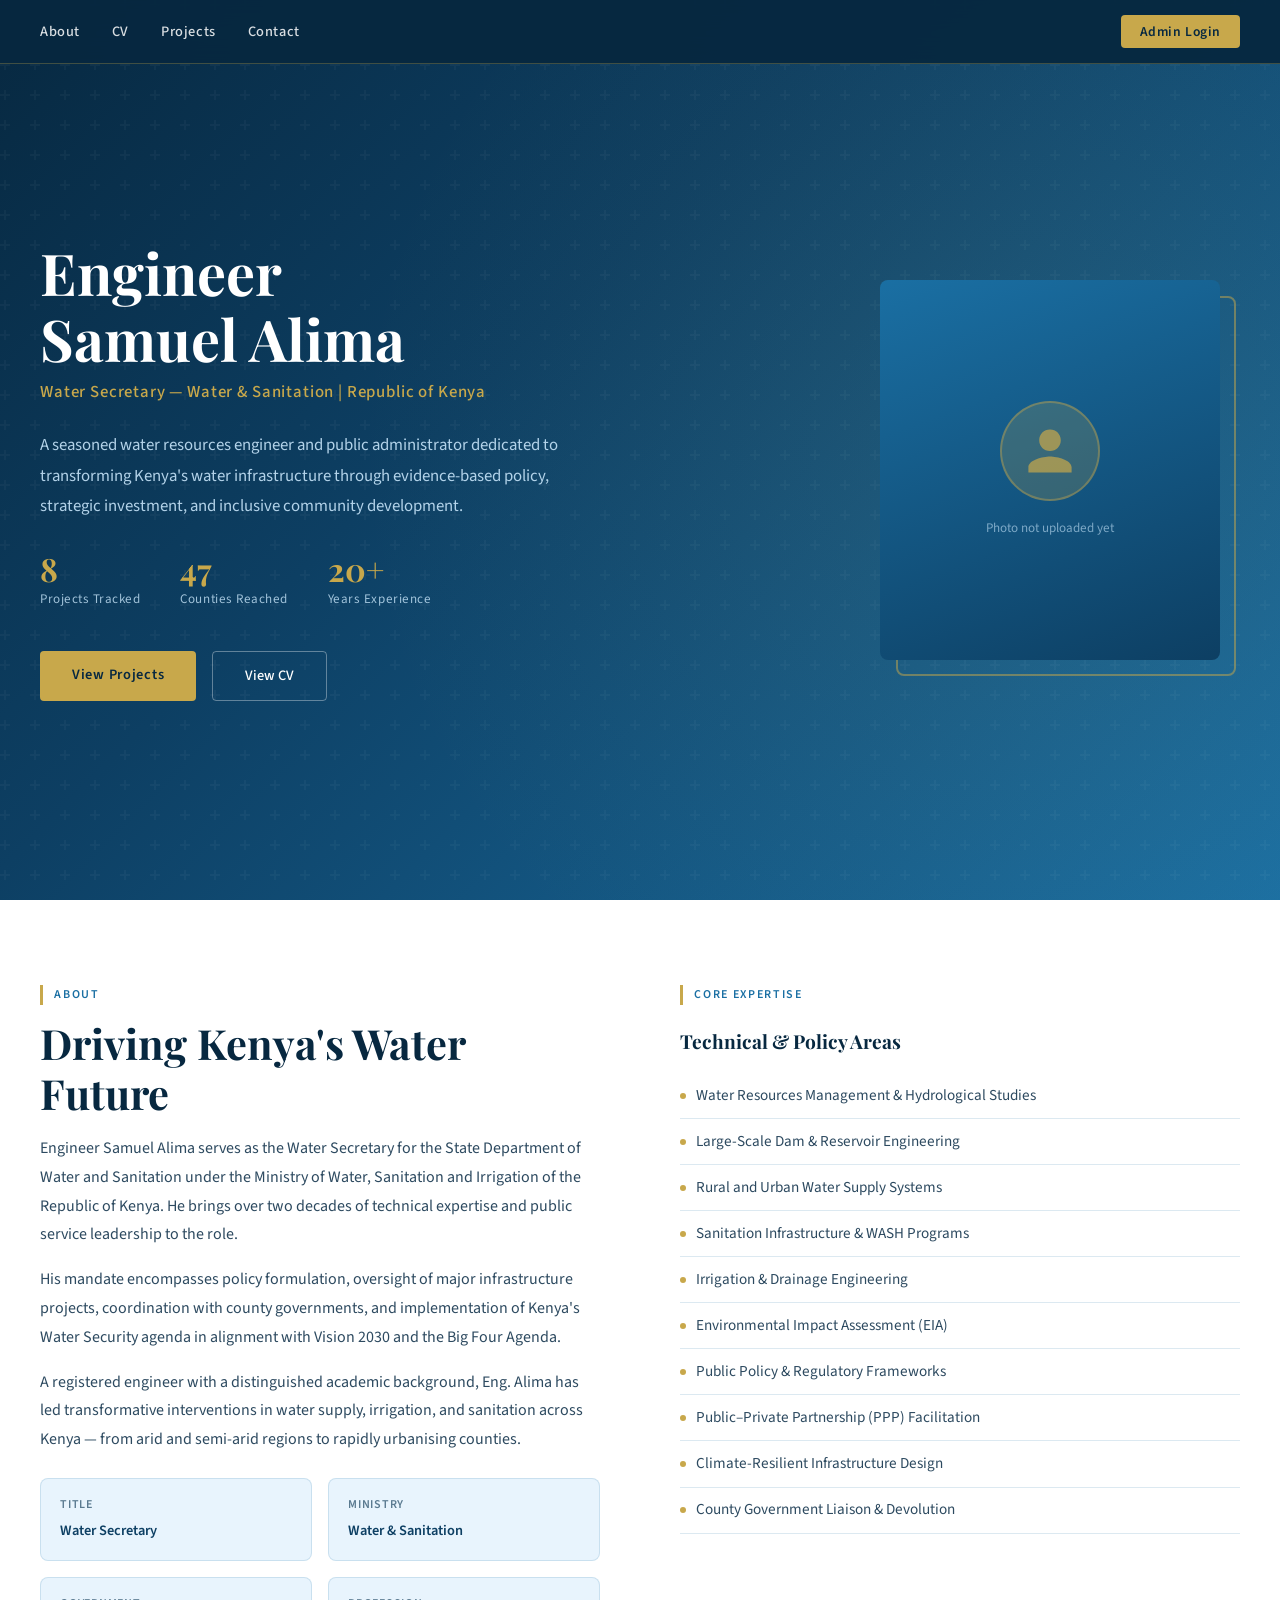
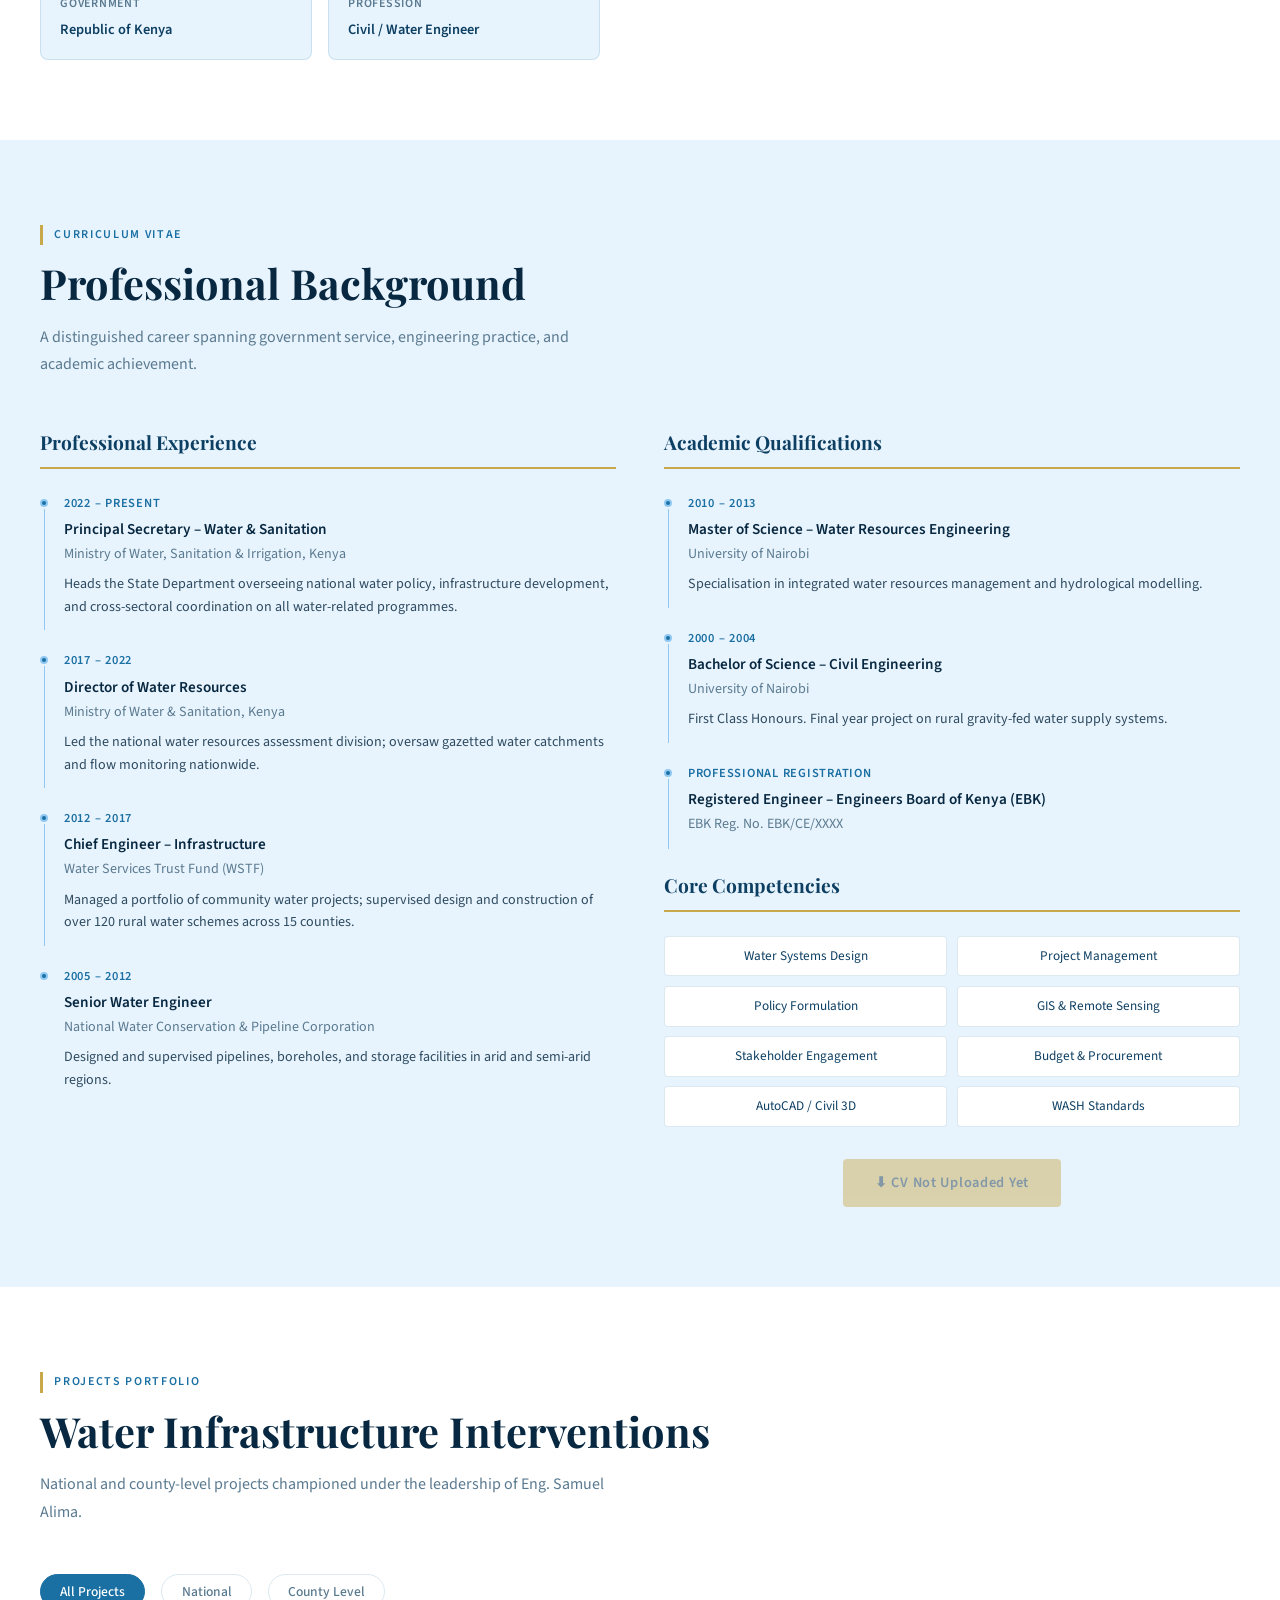
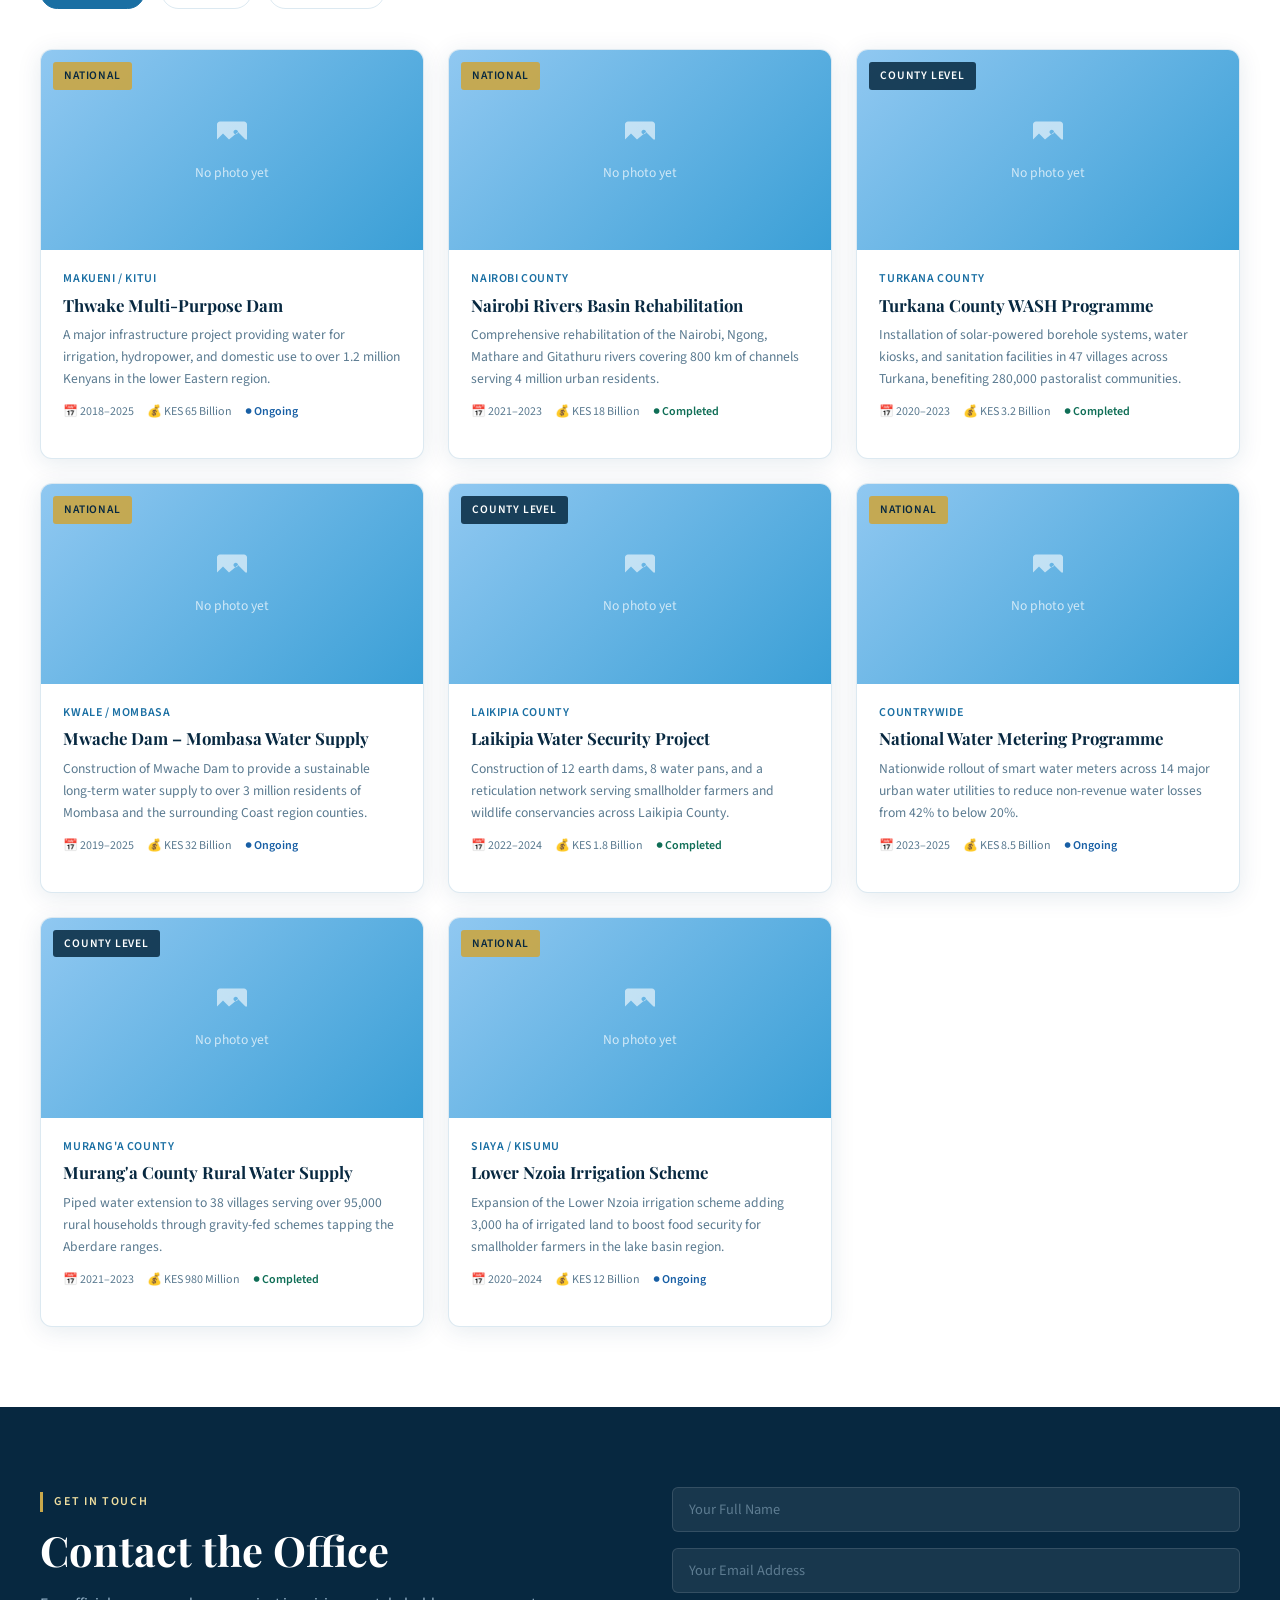
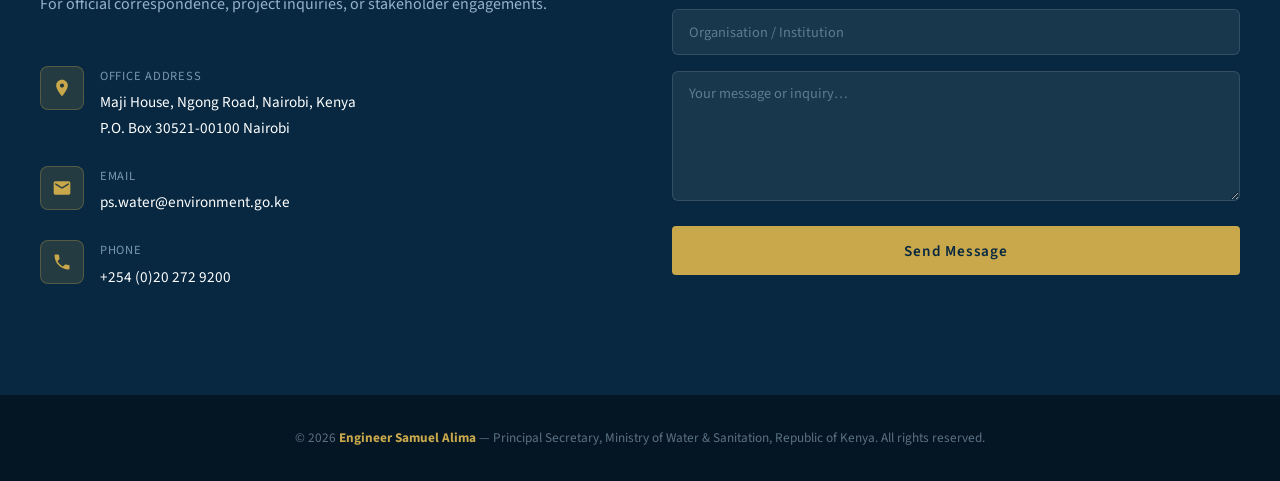
==== index.html @ 5609f91b "Update index.html" ====
<!DOCTYPE html>
<html lang="en">
<head>
  <meta charset="UTF-8">
  <meta name="viewport" content="width=device-width, initial-scale=1.0">
   <title>Eng. Samuel Alima – Water Secretary, Ministry of Water</title>
  <meta name="description" content="Official portfolio of Engineer Samuel Alima, Water Secretary for Water and Sanitation, Republic of Kenya.">
  <link rel="stylesheet" href="css/styles.css">
  <style>
    .card-admin-btns{display:flex;gap:.6rem;margin-top:.8rem;}
    .card-edit-btn{background:none;border:1px solid var(--blue-400);border-radius:4px;padding:.3rem .8rem;color:var(--blue-600);font-size:.78rem;cursor:pointer;transition:.2s;font-family:'Source Sans 3',sans-serif;}
    .card-edit-btn:hover{background:var(--blue-50);}
    .card-delete-btn{background:none;border:1px solid #f09595;border-radius:4px;padding:.3rem .8rem;color:#a32d2d;font-size:.78rem;cursor:pointer;transition:.2s;font-family:'Source Sans 3',sans-serif;}
    .card-delete-btn:hover{background:#fcebeb;}
    .project-list-item{display:flex;align-items:center;gap:.8rem;padding:.7rem;border:1px solid var(--border);border-radius:8px;margin-bottom:.5rem;background:var(--blue-50);}
    .pli-thumb{width:44px;height:36px;border-radius:4px;overflow:hidden;background:var(--blue-200);display:flex;align-items:center;justify-content:center;flex-shrink:0;font-size:1.1rem;}
    .pli-thumb img{width:100%;height:100%;object-fit:cover;}
    .pli-name{flex:1;font-size:.88rem;font-weight:500;color:var(--blue-800);}
    .pli-badge{font-size:.7rem;padding:.2rem .55rem;border-radius:3px;font-weight:600;text-transform:uppercase;letter-spacing:.05em;flex-shrink:0;}
    .pli-badge.national{background:var(--gold-lt);color:var(--blue-900);}
    .pli-badge.county{background:var(--blue-100);color:var(--blue-800);}
    .pli-edit-btn{background:none;border:1px solid var(--blue-400);border-radius:4px;padding:.28rem .65rem;color:var(--blue-600);font-size:.75rem;cursor:pointer;white-space:nowrap;}
    .pli-del-btn{background:none;border:1px solid #f09595;border-radius:4px;padding:.28rem .65rem;color:#a32d2d;font-size:.78rem;cursor:pointer;}
    .pli-del-btn:hover{background:#fcebeb;}
    #edit-modal-overlay{display:none;position:fixed;inset:0;z-index:10000;background:rgba(0,0,0,.75);overflow-y:auto;}
    #edit-modal-overlay.open{display:block;}
    .edit-modal{background:#fff;max-width:680px;margin:2.5rem auto;border-radius:14px;overflow:hidden;box-shadow:0 24px 80px rgba(0,0,0,.45);}
    .edit-modal-header{background:var(--blue-800);padding:1.3rem 1.8rem;display:flex;align-items:center;justify-content:space-between;}
    .edit-modal-header h3{font-family:'Playfair Display',serif;color:var(--gold);font-size:1.15rem;}
    .modal-close{background:none;border:none;color:rgba(255,255,255,.6);font-size:1.4rem;cursor:pointer;}
    .modal-close:hover{color:#fff;}
    .edit-modal-body{padding:1.8rem;}
    .existing-imgs-label{font-size:.8rem;font-weight:600;color:var(--txt-mid);text-transform:uppercase;letter-spacing:.05em;margin-bottom:.5rem;display:block;}
    #edit-existing-imgs{display:flex;gap:.5rem;flex-wrap:wrap;margin-bottom:1rem;min-height:40px;}
    .admin-tabs{display:flex;border-bottom:1px solid var(--border);margin-bottom:1.5rem;overflow-x:auto;}
    .admin-tab{background:none;border:none;padding:.6rem 1rem;font-family:'Source Sans 3',sans-serif;font-size:.82rem;color:var(--txt-mute);cursor:pointer;border-bottom:2px solid transparent;margin-bottom:-1px;transition:.2s;white-space:nowrap;}
    .admin-tab.active{color:var(--blue-600);border-bottom-color:var(--blue-600);font-weight:600;}
    .admin-pane{display:none;}
    .admin-pane.active{display:block;}
    .cv-current-wrap{display:none;align-items:center;gap:1rem;background:var(--blue-50);border:1px solid var(--border);border-radius:8px;padding:.9rem 1.1rem;margin-bottom:1rem;}
    .cv-icon{font-size:1.6rem;}
    .cv-name{font-size:.88rem;font-weight:600;color:var(--blue-800);}
    .cv-hint{font-size:.75rem;color:var(--txt-mute);}
    .cv-info{flex:1;}
    .cv-del-btn{background:none;border:1px solid #f09595;border-radius:4px;padding:.3rem .7rem;color:#a32d2d;font-size:.78rem;cursor:pointer;}
    .cv-del-btn:hover{background:#fcebeb;}
    .feedback-ok{color:#0f6e56;font-weight:600;font-size:.88rem;text-align:center;display:block;margin-top:.6rem;}
    .feedback-err{color:#a32d2d;font-weight:600;font-size:.88rem;text-align:center;display:block;margin-top:.6rem;}
    .admin-header-right{display:flex;gap:.8rem;align-items:center;}
    .logout-btn{background:rgba(255,255,255,.1);border:1px solid rgba(255,255,255,.2);color:rgba(255,255,255,.8);padding:.3rem .8rem;border-radius:4px;font-size:.8rem;cursor:pointer;font-family:'Source Sans 3',sans-serif;}
    .logout-btn:hover{background:rgba(255,255,255,.2);}
    .no-projects{grid-column:1/-1;text-align:center;padding:4rem;color:var(--txt-mute);}
    .status-done{color:#0f6e56!important;font-weight:600;}
    .status-active{color:#185fa5!important;font-weight:600;}
    .status-plan{color:#854f0b!important;font-weight:600;}
  </style>
</head>
<body>

<nav>
  <ul class="nav-links">
    <li><a href="#about">About</a></li>
    <li><a href="#cv">CV</a></li>
    <li><a href="#projects">Projects</a></li>
    <li><a href="#contact">Contact</a></li>
  </ul>
  <button id="nav-admin-btn">Admin Login</button>
</nav>

<section id="hero">
  <div class="hero-content">
    <div class="hero-text">
      <h1>Engineer<br>Samuel Alima</h1>
      <div class="title-role">Water Secretary — Water &amp; Sanitation | Republic of Kenya</div>
      <p class="bio">A seasoned water resources engineer and public administrator dedicated to transforming Kenya's water infrastructure through evidence-based policy, strategic investment, and inclusive community development.</p>
      <div class="hero-stats">
        <div class="stat-item"><div class="num" id="stat-projects">0</div><div class="lbl">Projects Tracked</div></div>
        <div class="stat-item"><div class="num">47</div><div class="lbl">Counties Reached</div></div>
        <div class="stat-item"><div class="num">20+</div><div class="lbl">Years Experience</div></div>
      </div>
      <div class="hero-ctas">
        <a href="#projects" class="btn-primary">View Projects</a>
        <a href="#cv" class="btn-outline">View CV</a>
      </div>
    </div>
    <div class="hero-photo-wrap">
      <div class="hero-photo-frame">
        <div class="photo-inner">
          <div class="photo-placeholder" id="photo-placeholder">
            <div class="avatar-icon">
              <svg viewBox="0 0 24 24"><path d="M12 12c2.7 0 4.8-2.1 4.8-4.8S14.7 2.4 12 2.4 7.2 4.5 7.2 7.2 9.3 12 12 12zm0 2.4c-3.2 0-9.6 1.6-9.6 4.8v2.4h19.2v-2.4c0-3.2-6.4-4.8-9.6-4.8z"/></svg>
            </div>
            <p>Photo not uploaded yet</p>
          </div>
          <img id="hero-photo-img" src="" alt="Eng. Samuel Alima" style="display:none;width:100%;height:100%;object-fit:cover;">
        </div>
      </div>
    </div>
  </div>
</section>

<section id="about">
  <div class="section-inner">
    <div class="about-grid">
      <div class="about-info">
        <span class="section-tag">About</span>
        <h2 class="section-title">Driving Kenya's Water Future</h2>
        <p>Engineer Samuel Alima serves as the Water Secretary for the State Department of Water and Sanitation under the Ministry of Water, Sanitation and Irrigation of the Republic of Kenya. He brings over two decades of technical expertise and public service leadership to the role.</p>
        <p>His mandate encompasses policy formulation, oversight of major infrastructure projects, coordination with county governments, and implementation of Kenya's Water Security agenda in alignment with Vision 2030 and the Big Four Agenda.</p>
        <p>A registered engineer with a distinguished academic background, Eng. Alima has led transformative interventions in water supply, irrigation, and sanitation across Kenya — from arid and semi-arid regions to rapidly urbanising counties.</p>
        <div class="about-details">
          <div class="detail-card"><div class="label">Title</div><div class="value">Water Secretary</div></div>
          <div class="detail-card"><div class="label">Ministry</div><div class="value">Water &amp; Sanitation</div></div>
          <div class="detail-card"><div class="label">Government</div><div class="value">Republic of Kenya</div></div>
          <div class="detail-card"><div class="label">Profession</div><div class="value">Civil / Water Engineer</div></div>
        </div>
      </div>
      <div class="about-sidebar">
        <span class="section-tag">Core Expertise</span>
        <h3 style="font-family:'Playfair Display',serif;font-size:1.2rem;color:var(--blue-900);margin-bottom:1rem;margin-top:.4rem;">Technical &amp; Policy Areas</h3>
        <ul class="expertise-list">
          <li>Water Resources Management &amp; Hydrological Studies</li>
          <li>Large-Scale Dam &amp; Reservoir Engineering</li>
          <li>Rural and Urban Water Supply Systems</li>
          <li>Sanitation Infrastructure &amp; WASH Programs</li>
          <li>Irrigation &amp; Drainage Engineering</li>
          <li>Environmental Impact Assessment (EIA)</li>
          <li>Public Policy &amp; Regulatory Frameworks</li>
          <li>Public–Private Partnership (PPP) Facilitation</li>
          <li>Climate-Resilient Infrastructure Design</li>
          <li>County Government Liaison &amp; Devolution</li>
        </ul>
      </div>
    </div>
  </div>
</section>

<section id="cv">
  <div class="section-inner">
    <span class="section-tag">Curriculum Vitae</span>
    <h2 class="section-title">Professional Background</h2>
    <p class="section-subtitle">A distinguished career spanning government service, engineering practice, and academic achievement.</p>
    <div class="cv-layout">
      <div class="cv-column">
        <h3>Professional Experience</h3>
        <div class="timeline-item">
          <div class="period">2022 – Present</div>
          <div class="role">Principal Secretary – Water &amp; Sanitation</div>
          <div class="org">Ministry of Water, Sanitation &amp; Irrigation, Kenya</div>
          <div class="desc">Heads the State Department overseeing national water policy, infrastructure development, and cross-sectoral coordination on all water-related programmes.</div>
        </div>
        <div class="timeline-item">
          <div class="period">2017 – 2022</div>
          <div class="role">Director of Water Resources</div>
          <div class="org">Ministry of Water &amp; Sanitation, Kenya</div>
          <div class="desc">Led the national water resources assessment division; oversaw gazetted water catchments and flow monitoring nationwide.</div>
        </div>
        <div class="timeline-item">
          <div class="period">2012 – 2017</div>
          <div class="role">Chief Engineer – Infrastructure</div>
          <div class="org">Water Services Trust Fund (WSTF)</div>
          <div class="desc">Managed a portfolio of community water projects; supervised design and construction of over 120 rural water schemes across 15 counties.</div>
        </div>
        <div class="timeline-item">
          <div class="period">2005 – 2012</div>
          <div class="role">Senior Water Engineer</div>
          <div class="org">National Water Conservation &amp; Pipeline Corporation</div>
          <div class="desc">Designed and supervised pipelines, boreholes, and storage facilities in arid and semi-arid regions.</div>
        </div>
      </div>
      <div class="cv-column">
        <h3>Academic Qualifications</h3>
        <div class="timeline-item">
          <div class="period">2010 – 2013</div>
          <div class="role">Master of Science – Water Resources Engineering</div>
          <div class="org">University of Nairobi</div>
          <div class="desc">Specialisation in integrated water resources management and hydrological modelling.</div>
        </div>
        <div class="timeline-item">
          <div class="period">2000 – 2004</div>
          <div class="role">Bachelor of Science – Civil Engineering</div>
          <div class="org">University of Nairobi</div>
          <div class="desc">First Class Honours. Final year project on rural gravity-fed water supply systems.</div>
        </div>
        <div class="timeline-item">
          <div class="period">Professional Registration</div>
          <div class="role">Registered Engineer – Engineers Board of Kenya (EBK)</div>
          <div class="org">EBK Reg. No. EBK/CE/XXXX</div>
        </div>
        <h3 style="margin-top:2rem;">Core Competencies</h3>
        <div class="skills-grid">
          <div class="skill-tag">Water Systems Design</div><div class="skill-tag">Project Management</div>
          <div class="skill-tag">Policy Formulation</div><div class="skill-tag">GIS &amp; Remote Sensing</div>
          <div class="skill-tag">Stakeholder Engagement</div><div class="skill-tag">Budget &amp; Procurement</div>
          <div class="skill-tag">AutoCAD / Civil 3D</div><div class="skill-tag">WASH Standards</div>
        </div>
        <div class="cv-download">
          <a id="cv-download-btn" href="#" class="btn-primary" style="opacity:.45;pointer-events:none;display:inline-block;">
            ⬇ CV Not Uploaded Yet
          </a>
        </div>
      </div>
    </div>
  </div>
</section>

<section id="projects">
  <div class="section-inner">
    <span class="section-tag">Projects Portfolio</span>
    <h2 class="section-title">Water Infrastructure Interventions</h2>
    <p class="section-subtitle">National and county-level projects championed under the leadership of Eng. Samuel Alima.</p>
    <div class="projects-controls">
      <button class="filter-btn active" onclick="filterProjects('all',this)">All Projects</button>
      <button class="filter-btn" onclick="filterProjects('national',this)">National</button>
      <button class="filter-btn" onclick="filterProjects('county',this)">County Level</button>
    </div>
    <div id="projects-grid"><p style="color:var(--txt-mute);padding:2rem;text-align:center;">Loading projects…</p></div>
  </div>
</section>

<section id="contact">
  <div class="section-inner">
    <div class="contact-grid">
      <div>
        <span class="section-tag">Get in Touch</span>
        <h2 class="section-title">Contact the Office</h2>
        <p class="section-subtitle">For official correspondence, project inquiries, or stakeholder engagements.</p>
        <div class="contact-item">
          <div class="contact-icon"><svg viewBox="0 0 24 24"><path d="M12 2C8.13 2 5 5.13 5 9c0 5.25 7 13 7 13s7-7.75 7-13c0-3.87-3.13-7-7-7zm0 9.5c-1.38 0-2.5-1.12-2.5-2.5s1.12-2.5 2.5-2.5 2.5 1.12 2.5 2.5-1.12 2.5-2.5 2.5z"/></svg></div>
          <div><div class="lbl">Office Address</div><div class="val">Maji House, Ngong Road, Nairobi, Kenya<br>P.O. Box 30521-00100 Nairobi</div></div>
        </div>
        <div class="contact-item">
          <div class="contact-icon"><svg viewBox="0 0 24 24"><path d="M20 4H4c-1.1 0-2 .9-2 2v12c0 1.1.9 2 2 2h16c1.1 0 2-.9 2-2V6c0-1.1-.9-2-2-2zm0 4l-8 5-8-5V6l8 5 8-5v2z"/></svg></div>
          <div><div class="lbl">Email</div><div class="val">ps.water@environment.go.ke</div></div>
        </div>
        <div class="contact-item">
          <div class="contact-icon"><svg viewBox="0 0 24 24"><path d="M6.62 10.79c1.44 2.83 3.76 5.14 6.59 6.59l2.2-2.2c.27-.27.67-.36 1.02-.24 1.12.37 2.33.57 3.57.57.55 0 1 .45 1 1V20c0 .55-.45 1-1 1-9.39 0-17-7.61-17-17 0-.55.45-1 1-1h3.5c.55 0 1 .45 1 1 0 1.25.2 2.45.57 3.57.11.35.03.74-.25 1.02l-2.2 2.2z"/></svg></div>
          <div><div class="lbl">Phone</div><div class="val">+254 (0)20 272 9200</div></div>
        </div>
      </div>
      <div>
        <input type="text"  id="contact-name"  placeholder="Your Full Name">
        <input type="email" id="contact-email" placeholder="Your Email Address">
        <input type="text"  id="contact-org"   placeholder="Organisation / Institution">
        <textarea id="contact-msg" placeholder="Your message or inquiry…"></textarea>
        <button class="btn-primary" onclick="submitContact()">Send Message</button>
      </div>
    </div>
  </div>
</section>

<footer>
  <p>&copy; <span id="footer-year"></span> <strong>Engineer Samuel Alima</strong> — Principal Secretary, Ministry of Water &amp; Sanitation, Republic of Kenya. All rights reserved.</p>
</footer>

<!-- LOGIN -->
<div id="login-overlay">
  <div class="login-box">
    <h3>Admin Access</h3>
    <p>Enter the admin password to manage projects and content.</p>
    <input type="password" id="login-password" placeholder="Password" autocomplete="current-password">
    <div id="login-err" style="display:none;color:#a32d2d;font-size:.82rem;margin-bottom:.8rem;"></div>
    <button class="login-btn" id="login-btn" onclick="doLogin()">Log In</button>
    <button class="login-cancel" onclick="closeLogin()">Cancel</button>
  </div>
</div>

<!-- ADMIN PANEL -->
<div id="admin-overlay">
  <div class="admin-panel">
    <div class="admin-header">
      <h2>⚙ Admin Panel</h2>
      <div class="admin-header-right">
        <button class="logout-btn" onclick="doLogout()">Log Out</button>
        <button class="admin-close" onclick="closeAdmin()">✕</button>
      </div>
    </div>
    <div class="admin-body">
      <div class="admin-tabs">
        <button class="admin-tab active" data-tab="add-project"     onclick="switchTab('add-project')">➕ Add Project</button>
        <button class="admin-tab"        data-tab="manage-projects" onclick="switchTab('manage-projects')">📋 Manage</button>
        <button class="admin-tab"        data-tab="upload-cv"       onclick="switchTab('upload-cv')">📄 CV</button>
        <button class="admin-tab"        data-tab="upload-photo"    onclick="switchTab('upload-photo')">📷 Photo</button>
      </div>

      <!-- ADD PROJECT -->
      <div class="admin-pane active" id="pane-add-project">
        <div class="form-row">
          <div class="form-group"><label>Project Name *</label><input type="text" id="proj-name" placeholder="e.g. Thwake Dam Project"></div>
          <div class="form-group"><label>Level *</label><select id="proj-level"><option value="national">National</option><option value="county">County Level</option></select></div>
        </div>
        <div class="form-row">
          <div class="form-group"><label>County / Region</label><input type="text" id="proj-county" placeholder="e.g. Makueni / Countrywide"></div>
          <div class="form-group"><label>Year</label><input type="text" id="proj-year" placeholder="e.g. 2023–2025"></div>
        </div>
        <div class="form-group"><label>Description *</label><textarea id="proj-desc" placeholder="Describe the project scope, beneficiaries, and impact…"></textarea></div>
        <div class="form-row">
          <div class="form-group"><label>Budget (KES)</label><input type="text" id="proj-budget" placeholder="e.g. KES 2.4 Billion"></div>
          <div class="form-group"><label>Status</label><select id="proj-status"><option value="Completed">Completed</option><option value="Ongoing">Ongoing</option><option value="Planning">Planning</option></select></div>
        </div>
        <div class="form-group">
          <label>Project Photos <span style="color:var(--txt-mute);font-weight:400;font-size:.8rem;">(optional — can be added later via Edit)</span></label>
          <div class="img-upload-area" onclick="document.getElementById('proj-imgs').click()">
            <input type="file" id="proj-imgs" accept="image/*" multiple onchange="previewProjectImages(event)" style="display:none;">
            <p>📷 Click to upload project photos</p>
          </div>
          <div class="img-preview-list" id="proj-img-previews"></div>
        </div>
        <button class="admin-save-btn" id="add-proj-btn" onclick="addProject()">✚ Add Project to Portfolio</button>
        <div id="proj-feedback" style="display:none;margin-top:.8rem;"></div>
      </div>

      <!-- MANAGE PROJECTS -->
      <div class="admin-pane" id="pane-manage-projects">
        <p style="font-size:.85rem;color:var(--txt-mute);margin-bottom:1rem;">Click <strong>✏ Edit</strong> to update details, status, or add/remove photos for any project.</p>
        <div id="project-manage-list"></div>
        <p id="no-proj-msg" style="color:var(--txt-mute);text-align:center;padding:2rem;display:none;">No projects yet. Use the Add Project tab.</p>
      </div>

      <!-- CV UPLOAD -->
      <div class="admin-pane" id="pane-upload-cv">
        <p style="color:var(--txt-mid);margin-bottom:1rem;font-size:.9rem;">Upload Eng. Alima's CV as a PDF. Visitors will see a <strong>Download Full CV</strong> button activated in the CV section.</p>
        <div class="cv-current-wrap" id="cv-current-wrap">
          <div class="cv-icon">📄</div>
          <div class="cv-info">
            <div class="cv-name" id="cv-filename">CV File</div>
            <div class="cv-hint">Currently active — visitors can download this</div>
          </div>
          <button class="cv-del-btn" onclick="deleteCV()">🗑 Remove</button>
        </div>
        <div class="img-upload-area" onclick="document.getElementById('cv-upload-input').click()" style="border-color:var(--blue-200);">
          <input type="file" id="cv-upload-input" accept="application/pdf" onchange="uploadCV(event)" style="display:none;">
          <p>📄 Click to upload CV (PDF only, max 10 MB)</p>
        </div>
        <div id="cv-upload-feedback" style="display:none;margin-top:.8rem;text-align:center;font-size:.9rem;font-weight:600;"></div>
      </div>

      <!-- PROFILE PHOTO -->
      <div class="admin-pane" id="pane-upload-photo">
        <p style="color:var(--txt-mid);margin-bottom:1.2rem;font-size:.9rem;">Upload an official portrait to display in the homepage hero section.</p>
        <div class="img-upload-area" onclick="document.getElementById('hero-photo-upload').click()">
          <input type="file" id="hero-photo-upload" accept="image/*" onchange="uploadProfilePhoto(event)" style="display:none;">
          <p>📷 Click to select a portrait photo (JPG / PNG / WEBP)</p>
        </div>
        <div id="hero-photo-preview-wrap" style="margin-top:1rem;text-align:center;display:none;">
          <img id="hero-photo-preview" src="" alt="Preview" style="max-width:180px;border-radius:8px;border:2px solid var(--border);">
          <p style="color:#0f6e56;font-size:.85rem;margin-top:.5rem;font-weight:600;">✓ Photo is live on the homepage</p>
        </div>
        <div id="photo-upload-feedback" style="display:none;margin-top:.8rem;text-align:center;font-size:.9rem;font-weight:600;"></div>
      </div>
    </div>
  </div>
</div>

<!-- EDIT PROJECT MODAL -->
<div id="edit-modal-overlay">
  <div class="edit-modal">
    <div class="edit-modal-header">
      <h3>✏ Edit Project</h3>
      <button class="modal-close" onclick="closeEditModal()">✕</button>
    </div>
    <div class="edit-modal-body">
      <div class="form-row">
        <div class="form-group"><label>Project Name *</label><input type="text" id="edit-proj-name"></div>
        <div class="form-group"><label>Level *</label><select id="edit-proj-level"><option value="national">National</option><option value="county">County Level</option></select></div>
      </div>
      <div class="form-row">
        <div class="form-group"><label>County / Region</label><input type="text" id="edit-proj-county"></div>
        <div class="form-group"><label>Year</label><input type="text" id="edit-proj-year"></div>
      </div>
      <div class="form-group"><label>Description *</label><textarea id="edit-proj-desc"></textarea></div>
      <div class="form-row">
        <div class="form-group"><label>Budget (KES)</label><input type="text" id="edit-proj-budget"></div>
        <div class="form-group"><label>Status</label><select id="edit-proj-status"><option value="Completed">Completed</option><option value="Ongoing">Ongoing</option><option value="Planning">Planning</option></select></div>
      </div>
      <div class="form-group">
        <span class="existing-imgs-label">Current Photos <span style="color:var(--txt-mute);font-weight:400;">(click ✕ to remove individual photos)</span></span>
        <div id="edit-existing-imgs"></div>
      </div>
      <div class="form-group">
        <label>Add New Photos <span style="color:var(--txt-mute);font-weight:400;font-size:.8rem;">(added to existing photos)</span></label>
        <div class="img-upload-area" onclick="document.getElementById('edit-proj-imgs').click()">
          <input type="file" id="edit-proj-imgs" accept="image/*" multiple onchange="previewEditImages(event)" style="display:none;">
          <p>📷 Click to upload additional photos for this project</p>
        </div>
        <div class="img-preview-list" id="edit-new-previews"></div>
      </div>
      <button class="admin-save-btn" id="save-edit-btn" onclick="saveEdit()">💾 Save Changes</button>
      <div id="edit-feedback" style="display:none;margin-top:.8rem;"></div>
    </div>
  </div>
</div>

<script src="js/main.js"></script>
</body>
</html>
---- css/styles.css ----
/* ─────────────────────────────────────────────────────────────────────────────
   Samuel Alima Portfolio – styles.css
   Theme: Light blue + deep navy + gold
──────────────────────────────────────────────────────────────────────────── */
@import url('https://fonts.googleapis.com/css2?family=Playfair+Display:wght@400;600;700&family=Source+Sans+3:wght@300;400;500;600&display=swap');

:root {
  --blue-50 : #e8f4fd;
  --blue-100: #c5e3f8;
  --blue-200: #90c8f1;
  --blue-400: #3a9fd6;
  --blue-600: #1a6fa3;
  --blue-800: #0d3f63;
  --blue-900: #072840;
  --gold    : #c8a84b;
  --gold-lt : #f0dfa0;
  --white   : #ffffff;
  --txt-dark: #0d2035;
  --txt-mid : #2d4a60;
  --txt-mute: #5a7a90;
  --border  : rgba(26,111,163,.15);
  --shadow  : 0 4px 24px rgba(13,63,99,.10);
}

*, *::before, *::after { box-sizing: border-box; margin: 0; padding: 0; }
html  { scroll-behavior: smooth; }
body  { font-family: 'Source Sans 3', sans-serif; background: var(--blue-50); color: var(--txt-dark); font-size: 16px; line-height: 1.7; }

/* ── NAV ─────────────────────────────────────────────────────────────────── */
nav {
  position: fixed; inset: 0 0 auto; z-index: 1000;
  background: rgba(7,40,64,.96); backdrop-filter: blur(12px);
  display: flex; align-items: center; justify-content: space-between;
  padding: 0 2.5rem; height: 64px;
  border-bottom: 1px solid rgba(200,168,75,.3);
}
.nav-logo { font-family:'Playfair Display',serif; color:var(--gold); font-size:1.1rem; font-weight:700; letter-spacing:.03em; }
.nav-links { display:flex; gap:2rem; list-style:none; }
.nav-links a { color:rgba(255,255,255,.85); text-decoration:none; font-size:.9rem; font-weight:500; letter-spacing:.04em; transition:color .2s; }
.nav-links a:hover { color:var(--gold); }
#nav-admin-btn {
  background:var(--gold); color:var(--blue-900); border:none;
  padding:.45rem 1.2rem; border-radius:4px;
  font-family:'Source Sans 3',sans-serif; font-size:.85rem; font-weight:600;
  letter-spacing:.04em; cursor:pointer; transition:background .2s;
}
#nav-admin-btn:hover { background:#d4b05a; }

/* ── HERO ─────────────────────────────────────────────────────────────────── */
#hero {
  min-height:100vh;
  background:linear-gradient(135deg,var(--blue-900) 0%,var(--blue-800) 40%,var(--blue-600) 100%);
  display:flex; align-items:center; padding:100px 2.5rem 60px;
  position:relative; overflow:hidden;
}
#hero::before {
  content:''; position:absolute; inset:0;
  background:
    radial-gradient(circle at 80% 50%,rgba(200,168,75,.08) 0%,transparent 60%),
    url("data:image/svg+xml,%3Csvg width='60' height='60' viewBox='0 0 60 60' xmlns='http://www.w3.org/2000/svg'%3E%3Cg fill='%23ffffff' fill-opacity='0.03'%3E%3Cpath d='M36 34v-4h-2v4h-4v2h4v4h2v-4h4v-2h-4zm0-30V0h-2v4h-4v2h4v4h2V6h4V4h-4zM6 34v-4H4v4H0v2h4v4h2v-4h4v-2H6zM6 4V0H4v4H0v2h4v4h2V6h4V4H6z'/%3E%3C/g%3E%3C/svg%3E");
}
.hero-content {
  max-width:1200px; margin:0 auto; width:100%;
  display:grid; grid-template-columns:1fr 380px; gap:5rem; align-items:center;
  position:relative; z-index:1;
}
.hero-badge {
  display:inline-block; background:rgba(200,168,75,.2); border:1px solid rgba(200,168,75,.5);
  color:var(--gold-lt); font-size:.78rem; font-weight:600; letter-spacing:.12em;
  text-transform:uppercase; padding:.35rem 1rem; border-radius:2px; margin-bottom:1.2rem;
}
.hero-text h1 { font-family:'Playfair Display',serif; font-size:clamp(2.2rem,5vw,3.6rem); color:#fff; line-height:1.15; margin-bottom:.4rem; }
.title-role   { color:var(--gold); font-size:1.05rem; font-weight:500; letter-spacing:.05em; margin-bottom:1.5rem; }
.bio          { color:rgba(197,227,248,.9); font-size:1.05rem; max-width:520px; line-height:1.8; margin-bottom:2rem; }
.hero-stats   { display:flex; gap:2.5rem; margin-bottom:2.5rem; }
.stat-item .num { font-family:'Playfair Display',serif; font-size:2rem; color:var(--gold); font-weight:700; line-height:1; }
.stat-item .lbl { color:rgba(197,227,248,.8); font-size:.82rem; margin-top:.2rem; letter-spacing:.04em; }
.hero-ctas    { display:flex; gap:1rem; flex-wrap:wrap; }

.btn-primary {
  background:var(--gold); color:var(--blue-900); padding:.75rem 2rem;
  border:none; border-radius:4px; font-family:'Source Sans 3',sans-serif;
  font-size:.9rem; font-weight:600; letter-spacing:.05em; cursor:pointer;
  text-decoration:none; display:inline-block; transition:background .2s,transform .15s;
}
.btn-primary:hover { background:#d4b05a; transform:translateY(-2px); }
.btn-outline {
  background:transparent; color:#fff; padding:.75rem 2rem;
  border:1.5px solid rgba(255,255,255,.35); border-radius:4px;
  font-family:'Source Sans 3',sans-serif; font-size:.9rem; font-weight:500;
  cursor:pointer; text-decoration:none; display:inline-block; transition:.2s;
}
.btn-outline:hover { border-color:var(--gold); color:var(--gold); }

/* hero photo */
.hero-photo-wrap { display:flex; justify-content:center; }
.hero-photo-frame { width:340px; height:380px; position:relative; }
.hero-photo-frame::before {
  content:''; position:absolute; top:16px; right:-16px;
  width:100%; height:100%; border:2px solid rgba(200,168,75,.5); border-radius:8px;
}
.photo-inner {
  width:100%; height:100%; border-radius:8px; overflow:hidden;
  background:linear-gradient(160deg,var(--blue-600),var(--blue-800));
  position:relative; z-index:1;
  display:flex; align-items:center; justify-content:center; flex-direction:column;
}
.photo-inner img { width:100%; height:100%; object-fit:cover; display:block; }
.photo-placeholder { display:flex; flex-direction:column; align-items:center; justify-content:center; width:100%; height:100%; }
.photo-placeholder .avatar-icon {
  width:100px; height:100px; border-radius:50%;
  background:rgba(200,168,75,.2); border:2px solid rgba(200,168,75,.4);
  display:flex; align-items:center; justify-content:center; margin-bottom:1rem;
}
.photo-placeholder .avatar-icon svg { width:54px; height:54px; fill:rgba(200,168,75,.7); }
.photo-placeholder p { color:rgba(197,227,248,.6); font-size:.82rem; }

/* ── SECTIONS ──────────────────────────────────────────────────────────────── */
section { padding:80px 2.5rem; }
.section-inner { max-width:1200px; margin:0 auto; }
.section-tag  {
  display:inline-block; font-size:.75rem; font-weight:600; letter-spacing:.14em;
  text-transform:uppercase; color:var(--blue-600);
  border-left:3px solid var(--gold); padding-left:.7rem; margin-bottom:.8rem;
}
.section-title    { font-family:'Playfair Display',serif; font-size:clamp(1.8rem,3.5vw,2.6rem); color:var(--blue-900); line-height:1.2; margin-bottom:1rem; }
.section-subtitle { color:var(--txt-mute); font-size:1rem; max-width:580px; margin-bottom:3rem; }

/* ── ABOUT ─────────────────────────────────────────────────────────────────── */
#about { background:var(--white); }
.about-grid { display:grid; grid-template-columns:1fr 1fr; gap:5rem; align-items:start; }
.about-info p { color:var(--txt-mid); margin-bottom:1rem; line-height:1.8; }
.about-details { display:grid; grid-template-columns:1fr 1fr; gap:1rem; margin-top:1.5rem; }
.detail-card { background:var(--blue-50); border:1px solid var(--border); border-radius:8px; padding:1rem 1.2rem; }
.detail-card .label { font-size:.75rem; color:var(--txt-mute); font-weight:600; letter-spacing:.06em; text-transform:uppercase; margin-bottom:.25rem; }
.detail-card .value { font-size:.9rem; color:var(--blue-800); font-weight:600; }
.expertise-list { list-style:none; margin-top:.5rem; }
.expertise-list li { padding:.6rem 0; border-bottom:1px solid var(--border); color:var(--txt-mid); font-size:.95rem; display:flex; align-items:center; gap:.6rem; }
.expertise-list li::before { content:''; width:6px; height:6px; border-radius:50%; background:var(--gold); flex-shrink:0; }

/* ── CV ────────────────────────────────────────────────────────────────────── */
#cv { background:var(--blue-50); }
.cv-layout { display:grid; grid-template-columns:1fr 1fr; gap:3rem; }
.cv-column h3 { font-family:'Playfair Display',serif; font-size:1.2rem; color:var(--blue-800); margin-bottom:1.5rem; padding-bottom:.5rem; border-bottom:2px solid var(--gold); }
.timeline-item { position:relative; padding-left:1.5rem; margin-bottom:2rem; }
.timeline-item::before { content:''; position:absolute; left:0; top:6px; width:8px; height:8px; border-radius:50%; background:var(--blue-600); border:2px solid var(--blue-200); }
.timeline-item::after  { content:''; position:absolute; left:3.5px; top:16px; width:1px; bottom:-12px; background:var(--blue-200); }
.timeline-item:last-child::after { display:none; }
.timeline-item .period { font-size:.78rem; color:var(--blue-600); font-weight:600; letter-spacing:.06em; text-transform:uppercase; margin-bottom:.2rem; }
.timeline-item .role   { font-weight:600; color:var(--blue-900); font-size:.95rem; }
.timeline-item .org    { color:var(--txt-mute); font-size:.88rem; margin-bottom:.4rem; }
.timeline-item .desc   { font-size:.88rem; color:var(--txt-mid); line-height:1.6; }
.skills-grid { display:grid; grid-template-columns:1fr 1fr; gap:.6rem; margin-bottom:2rem; }
.skill-tag   { background:var(--white); border:1px solid var(--border); border-radius:4px; padding:.5rem .8rem; font-size:.83rem; color:var(--blue-800); text-align:center; }
.cv-download { margin-top:2rem; text-align:center; }

/* ── PROJECTS ──────────────────────────────────────────────────────────────── */
#projects { background:var(--white); }
.projects-controls { display:flex; gap:1rem; align-items:center; flex-wrap:wrap; margin-bottom:2.5rem; }
.filter-btn {
  background:transparent; border:1.5px solid var(--border); color:var(--txt-mute);
  padding:.45rem 1.2rem; border-radius:30px; font-size:.85rem; font-weight:500;
  cursor:pointer; font-family:'Source Sans 3',sans-serif; transition:.2s;
}
.filter-btn.active, .filter-btn:hover { background:var(--blue-600); border-color:var(--blue-600); color:#fff; }

#projects-grid { display:grid; grid-template-columns:repeat(auto-fill,minmax(310px,1fr)); gap:1.5rem; }

.project-card { background:var(--white); border:1px solid var(--border); border-radius:12px; overflow:hidden; box-shadow:var(--shadow); transition:transform .2s,box-shadow .2s; }
.project-card:hover { transform:translateY(-4px); box-shadow:0 8px 32px rgba(13,63,99,.15); }

.card-img { width:100%; height:200px; background:linear-gradient(135deg,var(--blue-200),var(--blue-400)); display:flex; align-items:center; justify-content:center; position:relative; overflow:hidden; }
.card-img img { width:100%; height:100%; object-fit:cover; }
.no-img { display:flex; flex-direction:column; align-items:center; gap:.5rem; color:rgba(255,255,255,.7); font-size:.85rem; }
.no-img svg { width:36px; height:36px; fill:rgba(255,255,255,.6); }
.card-level { position:absolute; top:12px; left:12px; background:rgba(7,40,64,.85); color:#fff; font-size:.72rem; font-weight:600; letter-spacing:.07em; text-transform:uppercase; padding:.25rem .7rem; border-radius:3px; }
.card-level.national { background:rgba(200,168,75,.95); color:var(--blue-900); }

.card-body { padding:1.2rem 1.4rem 1.4rem; }
.card-body .county { font-size:.75rem; color:var(--blue-600); font-weight:600; letter-spacing:.05em; text-transform:uppercase; margin-bottom:.3rem; }
.card-body h4 { font-family:'Playfair Display',serif; font-size:1.05rem; color:var(--blue-900); margin-bottom:.5rem; line-height:1.3; }
.card-body .desc { font-size:.85rem; color:var(--txt-mute); line-height:1.6; margin-bottom:.8rem; }
.card-meta { display:flex; gap:.8rem; flex-wrap:wrap; margin-bottom:.8rem; }
.card-meta span { font-size:.75rem; color:var(--txt-mute); }
.status-done   { color:#0f6e56 !important; font-weight:600; }
.status-active { color:#185fa5 !important; font-weight:600; }
.status-plan   { color:#854f0b !important; font-weight:600; }

.card-delete-btn {
  background:none; border:1px solid #f09595; border-radius:4px; padding:.3rem .7rem;
  color:#a32d2d; font-size:.78rem; cursor:pointer; transition:.2s;
  font-family:'Source Sans 3',sans-serif;
}
.card-delete-btn:hover { background:#fcebeb; }

.loading-msg, .error-msg, .no-projects {
  grid-column:1/-1; text-align:center; padding:4rem; color:var(--txt-mute); font-size:1rem;
}
.error-msg { color:#a32d2d; }

/* ── CONTACT ───────────────────────────────────────────────────────────────── */
#contact { background:var(--blue-900); }
#contact .section-tag { color:var(--gold-lt); border-color:var(--gold); }
#contact .section-title { color:var(--white); }
#contact .section-subtitle { color:rgba(197,227,248,.75); }
.contact-grid { display:grid; grid-template-columns:1fr 1fr; gap:4rem; }
.contact-item { display:flex; gap:1rem; align-items:flex-start; margin-bottom:1.5rem; }
.contact-icon { width:44px; height:44px; background:rgba(200,168,75,.15); border:1px solid rgba(200,168,75,.3); border-radius:8px; display:flex; align-items:center; justify-content:center; flex-shrink:0; }
.contact-icon svg { width:20px; height:20px; fill:var(--gold); }
.contact-item .lbl { font-size:.78rem; color:rgba(197,227,248,.6); text-transform:uppercase; letter-spacing:.06em; margin-bottom:.2rem; }
.contact-item .val { color:var(--white); font-size:.95rem; }
#contact input, #contact textarea {
  width:100%; background:rgba(255,255,255,.07); border:1px solid rgba(255,255,255,.12);
  border-radius:6px; padding:.7rem 1rem; color:var(--white);
  font-family:'Source Sans 3',sans-serif; font-size:.9rem; margin-bottom:1rem; transition:border-color .2s;
}
#contact input::placeholder, #contact textarea::placeholder { color:rgba(197,227,248,.4); }
#contact input:focus, #contact textarea:focus { outline:none; border-color:var(--gold); }
#contact textarea { min-height:130px; resize:vertical; }
#contact .btn-primary { width:100%; text-align:center; border:none; font-size:.95rem; padding:.85rem; }

/* ── FOOTER ────────────────────────────────────────────────────────────────── */
footer { background:#041624; padding:2rem 2.5rem; text-align:center; color:rgba(197,227,248,.45); font-size:.83rem; }
footer strong { color:var(--gold); }

/* ── LOGIN OVERLAY ─────────────────────────────────────────────────────────── */
#login-overlay {
  display:none; position:fixed; inset:0; z-index:9998;
  background:rgba(0,0,0,.7); align-items:center; justify-content:center;
}
#login-overlay.open { display:flex; }
.login-box { background:var(--white); border-radius:14px; padding:2.5rem; width:360px; box-shadow:0 24px 80px rgba(0,0,0,.4); }
.login-box h3 { font-family:'Playfair Display',serif; font-size:1.4rem; color:var(--blue-900); margin-bottom:.3rem; }
.login-box p  { color:var(--txt-mute); font-size:.85rem; margin-bottom:1.5rem; }
.login-box input { width:100%; border:1px solid var(--border); border-radius:6px; padding:.65rem .9rem; font-family:'Source Sans 3',sans-serif; font-size:.9rem; margin-bottom:1rem; }
.login-box input:focus { outline:none; border-color:var(--blue-400); }
#login-err { color:#a32d2d; font-size:.82rem; margin-bottom:.8rem; display:none; }
.login-btn { width:100%; background:var(--blue-600); color:#fff; border:none; padding:.75rem; border-radius:6px; font-family:'Source Sans 3',sans-serif; font-size:.95rem; font-weight:600; cursor:pointer; margin-bottom:.8rem; }
.login-cancel { background:none; border:none; color:var(--txt-mute); font-size:.85rem; cursor:pointer; width:100%; }

/* ── ADMIN PANEL ───────────────────────────────────────────────────────────── */
#admin-overlay {
  display:none; position:fixed; inset:0; z-index:9999;
  background:rgba(0,0,0,.7); overflow-y:auto;
}
#admin-overlay.open { display:block; }
.admin-panel { background:var(--white); max-width:720px; margin:3rem auto; border-radius:16px; overflow:hidden; box-shadow:0 24px 80px rgba(0,0,0,.4); }
.admin-header { background:var(--blue-900); padding:1.5rem 2rem; display:flex; align-items:center; justify-content:space-between; }
.admin-header h2 { font-family:'Playfair Display',serif; color:var(--gold); font-size:1.3rem; }
.admin-header-right { display:flex; gap:.8rem; align-items:center; }
.admin-close { background:none; border:none; color:rgba(255,255,255,.6); font-size:1.5rem; cursor:pointer; line-height:1; transition:color .2s; }
.admin-close:hover { color:#fff; }
.logout-btn { background:rgba(255,255,255,.1); border:1px solid rgba(255,255,255,.2); color:rgba(255,255,255,.8); padding:.3rem .8rem; border-radius:4px; font-size:.8rem; cursor:pointer; font-family:'Source Sans 3',sans-serif; }
.logout-btn:hover { background:rgba(255,255,255,.2); }
.admin-body { padding:2rem; }
.admin-tabs { display:flex; border-bottom:1px solid var(--border); margin-bottom:1.5rem; }
.admin-tab { background:none; border:none; padding:.6rem 1.4rem; font-family:'Source Sans 3',sans-serif; font-size:.9rem; color:var(--txt-mute); cursor:pointer; border-bottom:2px solid transparent; margin-bottom:-1px; transition:.2s; }
.admin-tab.active { color:var(--blue-600); border-bottom-color:var(--blue-600); font-weight:600; }
.admin-pane { display:none; }
.admin-pane.active { display:block; }

.form-row { display:grid; grid-template-columns:1fr 1fr; gap:1rem; margin-bottom:1rem; }
.form-group { margin-bottom:1rem; }
.form-group label { display:block; font-size:.82rem; font-weight:600; color:var(--txt-mid); margin-bottom:.3rem; text-transform:uppercase; letter-spacing:.05em; }
.form-group input, .form-group textarea, .form-group select {
  width:100%; border:1px solid var(--border); border-radius:6px;
  padding:.6rem .9rem; font-family:'Source Sans 3',sans-serif; font-size:.9rem;
  color:var(--txt-dark); transition:border-color .2s; background:#fff;
}
.form-group input:focus, .form-group textarea:focus, .form-group select:focus { outline:none; border-color:var(--blue-400); }
.form-group textarea { min-height:90px; resize:vertical; }

.img-upload-area {
  border:2px dashed var(--border); border-radius:8px; padding:2rem;
  text-align:center; cursor:pointer; transition:border-color .2s,background .2s;
}
.img-upload-area:hover { border-color:var(--blue-400); background:var(--blue-50); }
.img-upload-area input { display:none; }
.img-upload-area p { color:var(--txt-mute); font-size:.85rem; }

.img-preview-list { display:flex; gap:.5rem; flex-wrap:wrap; margin-top:.8rem; }
.img-preview-item { position:relative; }
.img-preview-item img { width:80px; height:60px; object-fit:cover; border-radius:4px; border:1px solid var(--border); }
.remove-img { position:absolute; top:-6px; right:-6px; width:18px; height:18px; background:#e24b4a; border:none; border-radius:50%; color:#fff; font-size:.7rem; cursor:pointer; display:flex; align-items:center; justify-content:center; }

.admin-save-btn {
  background:var(--blue-600); color:#fff; border:none; padding:.75rem 2rem;
  border-radius:6px; font-family:'Source Sans 3',sans-serif; font-size:.95rem; font-weight:600;
  cursor:pointer; width:100%; margin-top:.5rem; transition:background .2s;
}
.admin-save-btn:hover { background:var(--blue-800); }

.feedback-ok  { color:#0f6e56; font-weight:600; font-size:.9rem; text-align:center; margin-top:.6rem; }
.feedback-err { color:#a32d2d; font-weight:600; font-size:.9rem; text-align:center; margin-top:.6rem; }

/* ── RESPONSIVE ────────────────────────────────────────────────────────────── */
@media(max-width:900px) {
  .hero-content { grid-template-columns:1fr; }
  .hero-photo-wrap { order:-1; }
  .hero-photo-frame { width:220px; height:250px; }
  .about-grid, .cv-layout, .contact-grid { grid-template-columns:1fr; gap:2rem; }
  .form-row { grid-template-columns:1fr; }
}
@media(max-width:600px) {
  nav { padding:0 1.2rem; }
  .nav-links { display:none; }
  section { padding:60px 1.2rem; }
  #hero { padding:90px 1.2rem 50px; }
  .hero-stats { gap:1.5rem; }
  .admin-panel { margin:1rem; border-radius:10px; }
}
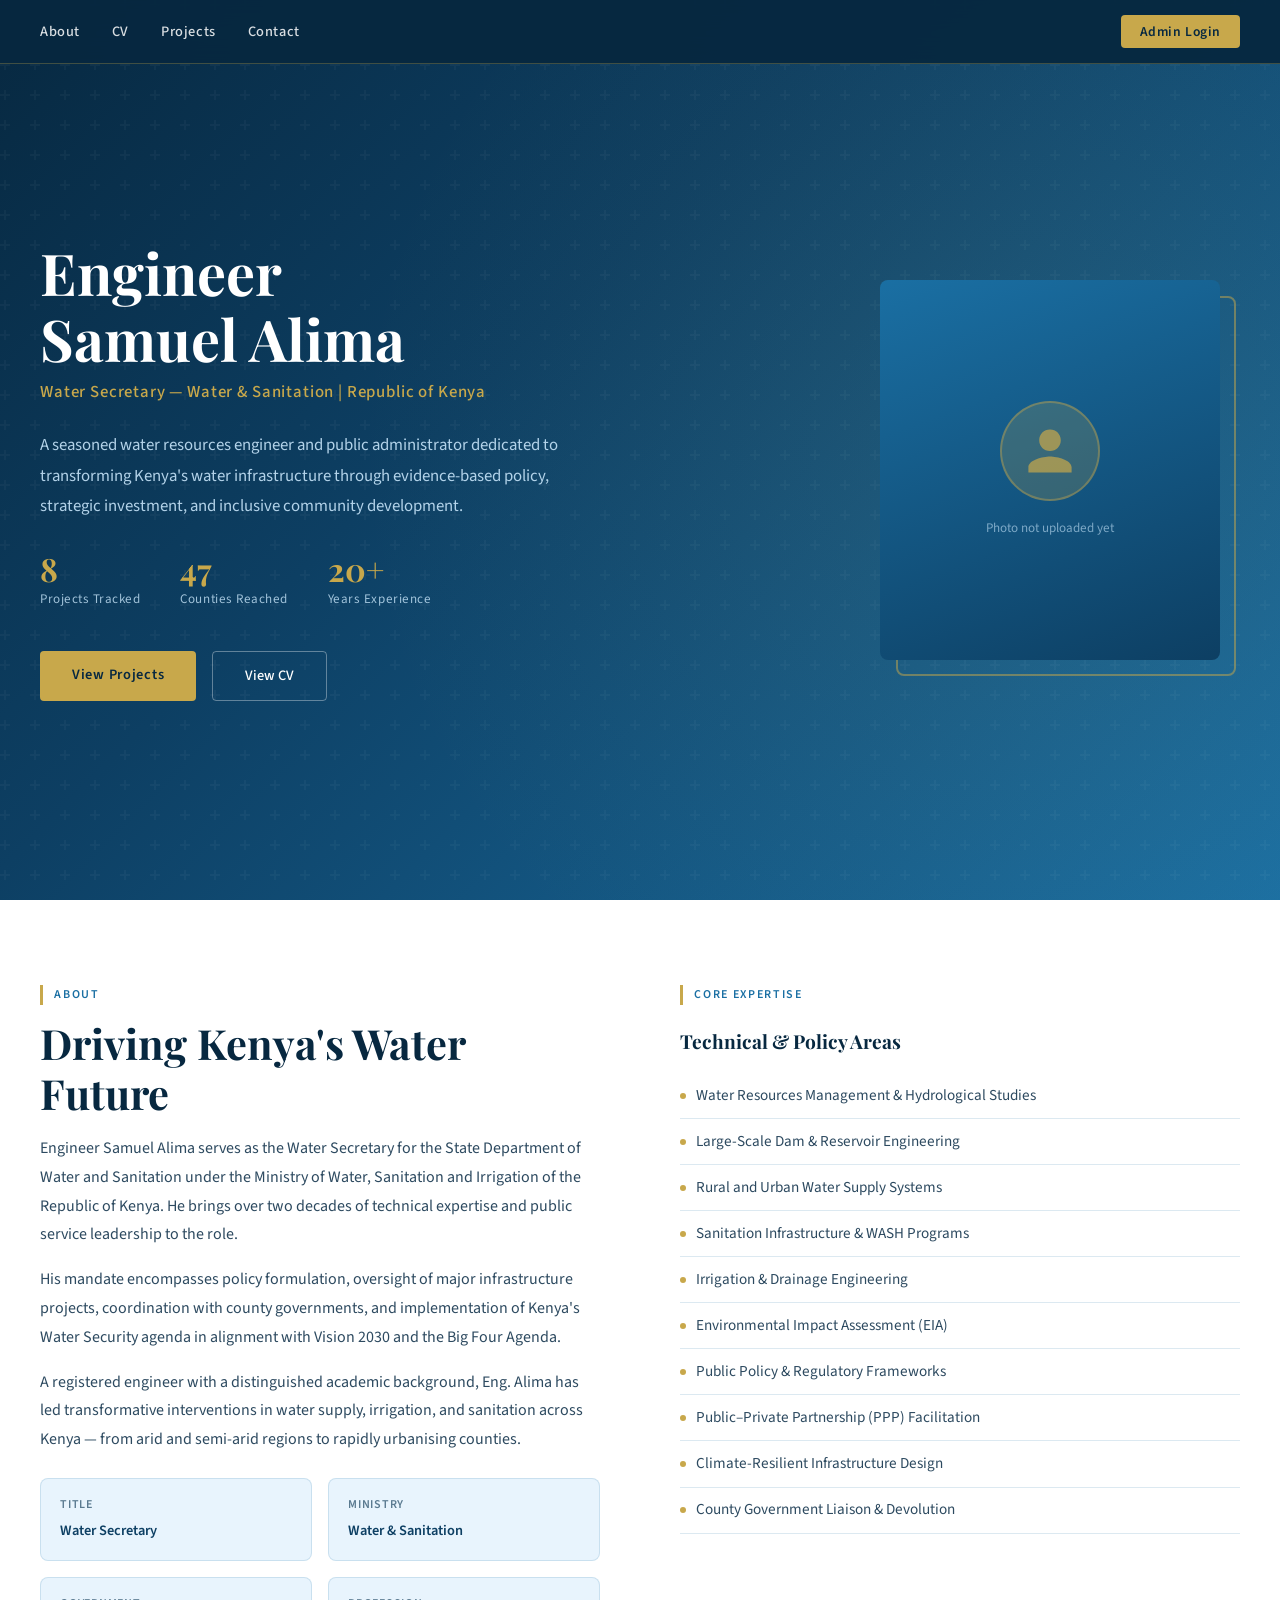
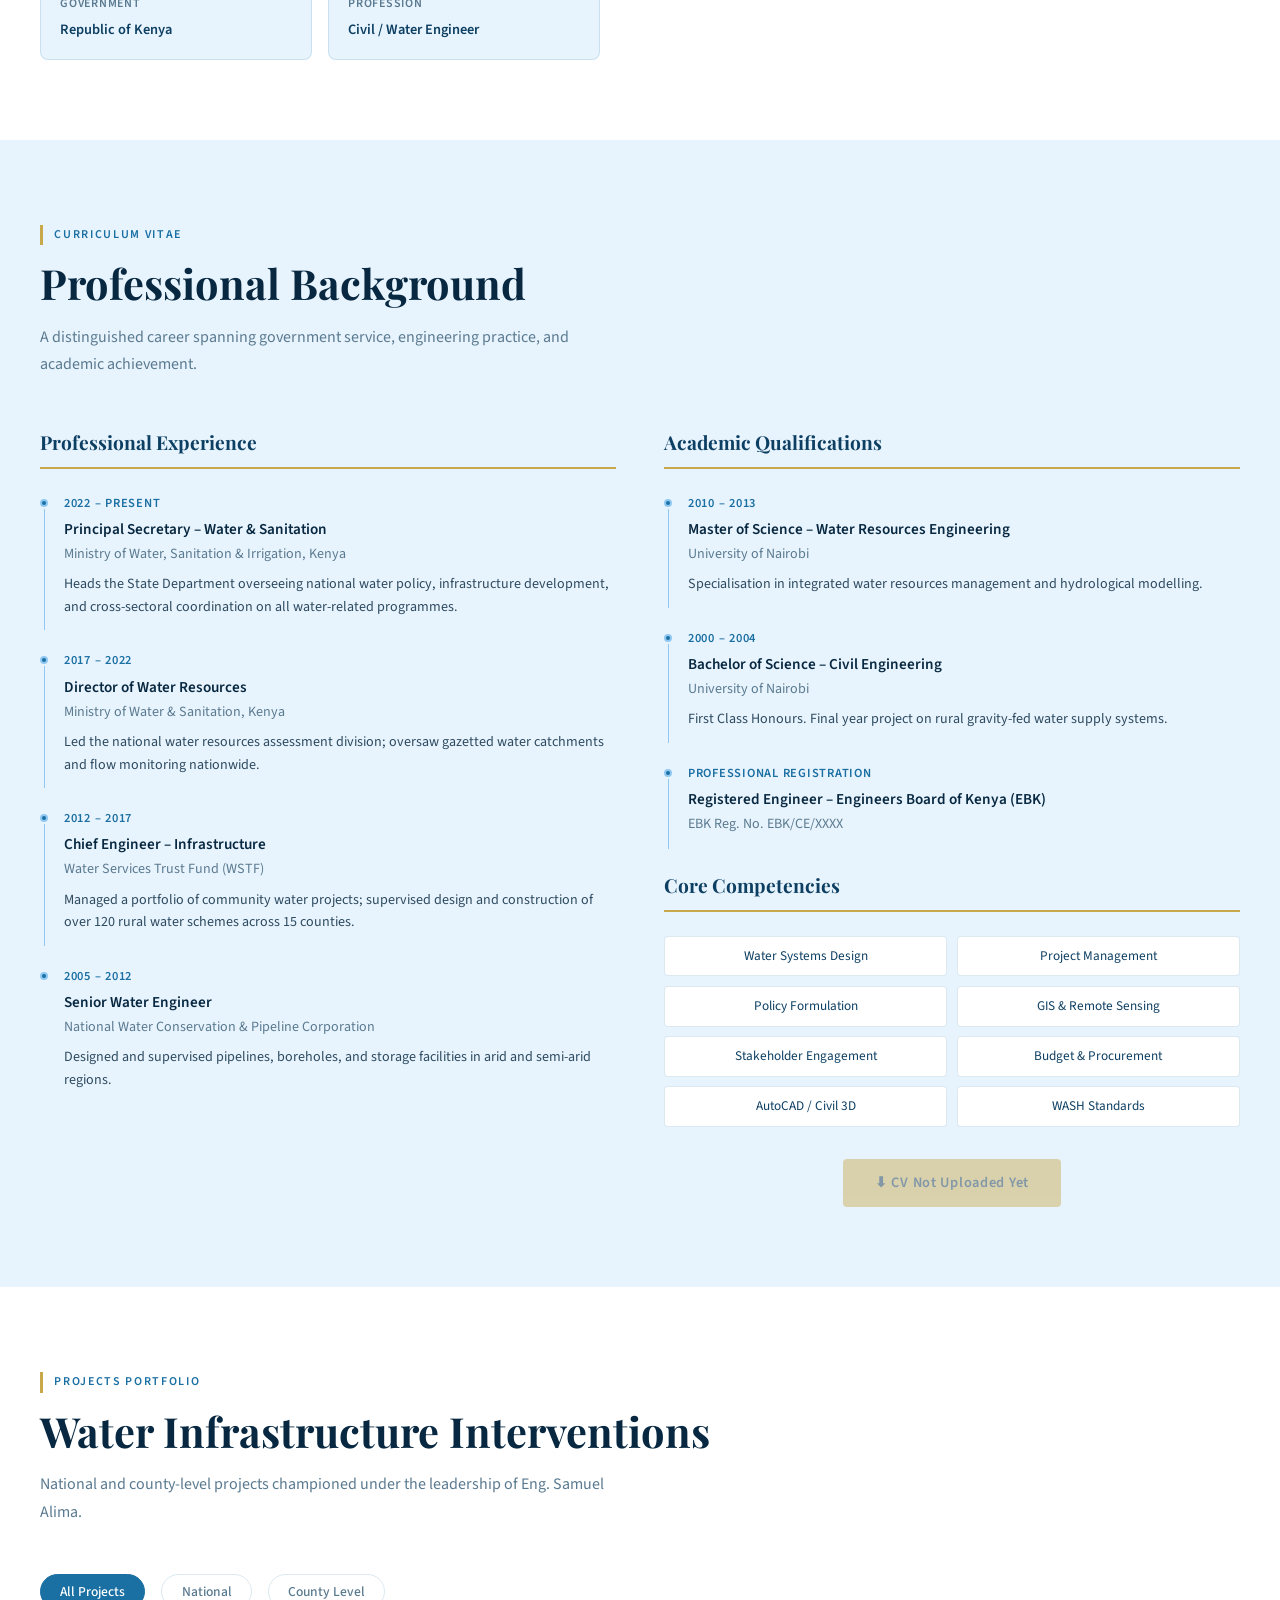
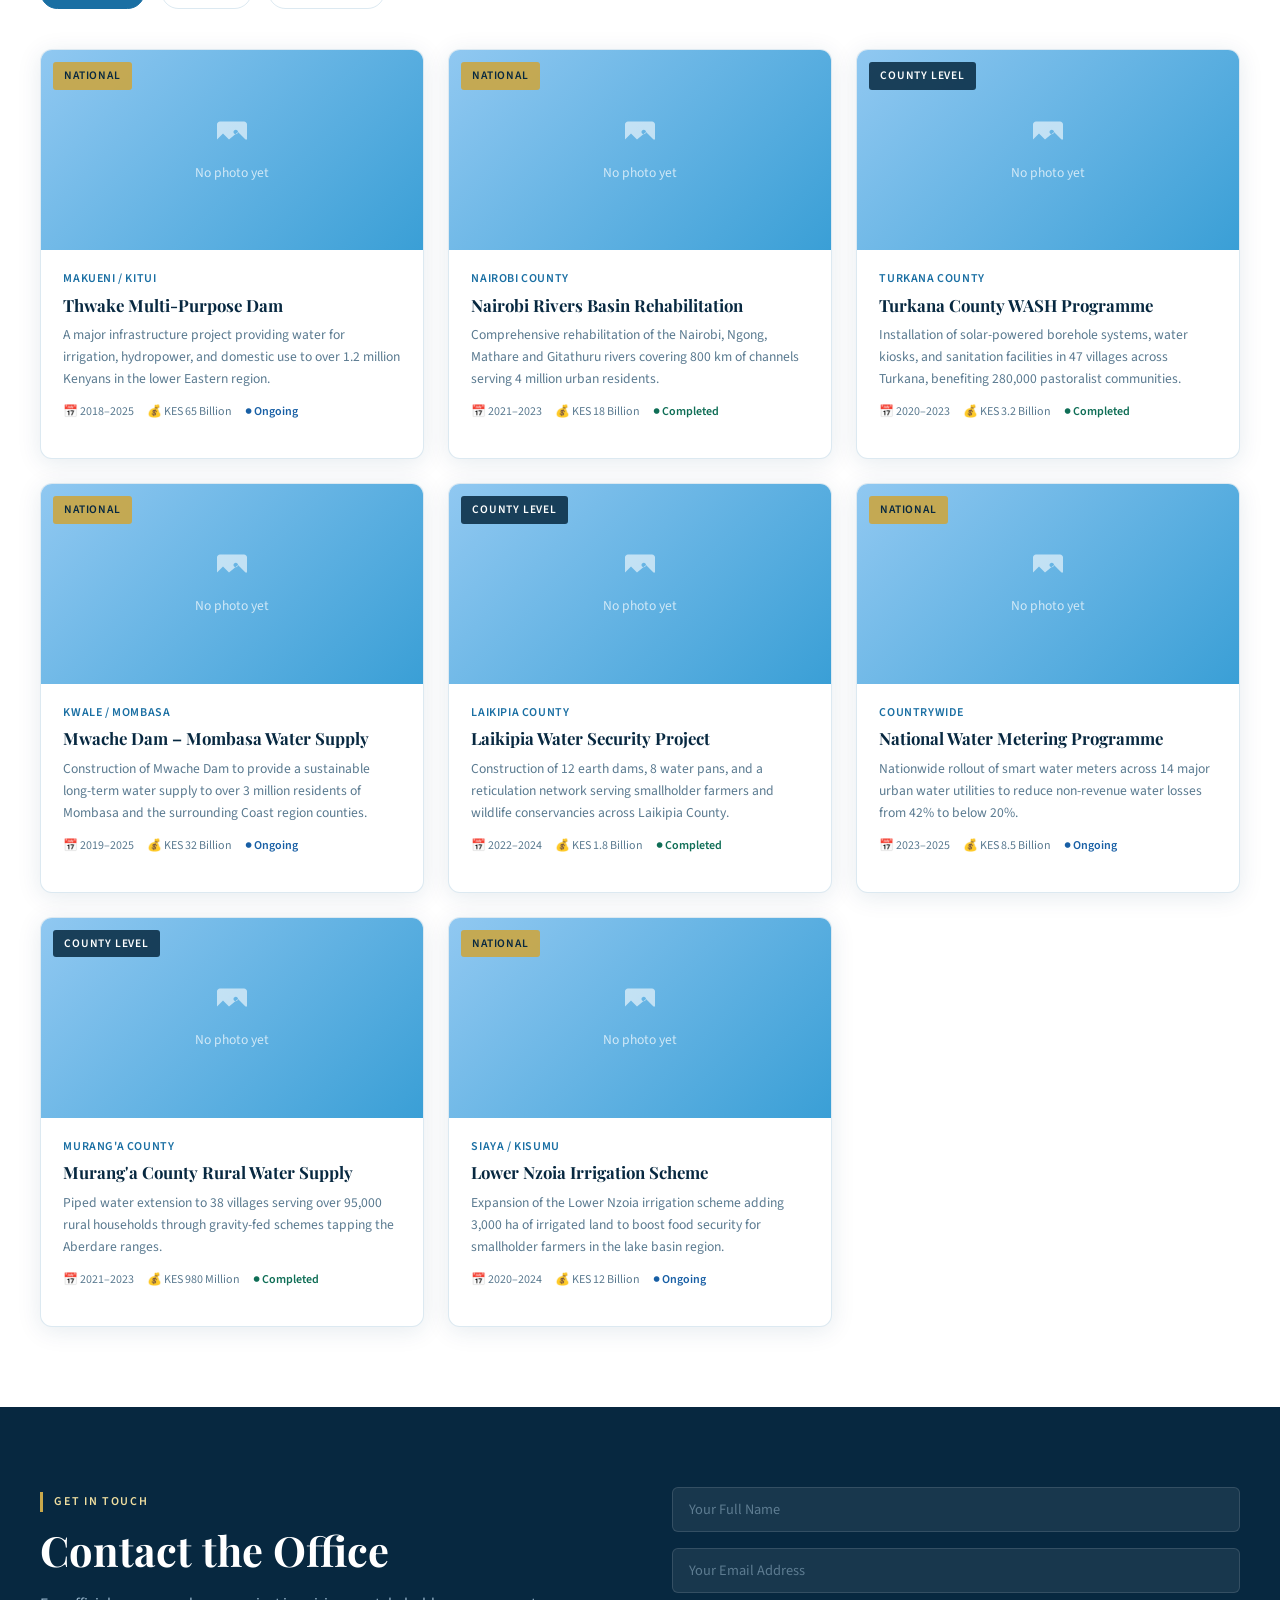
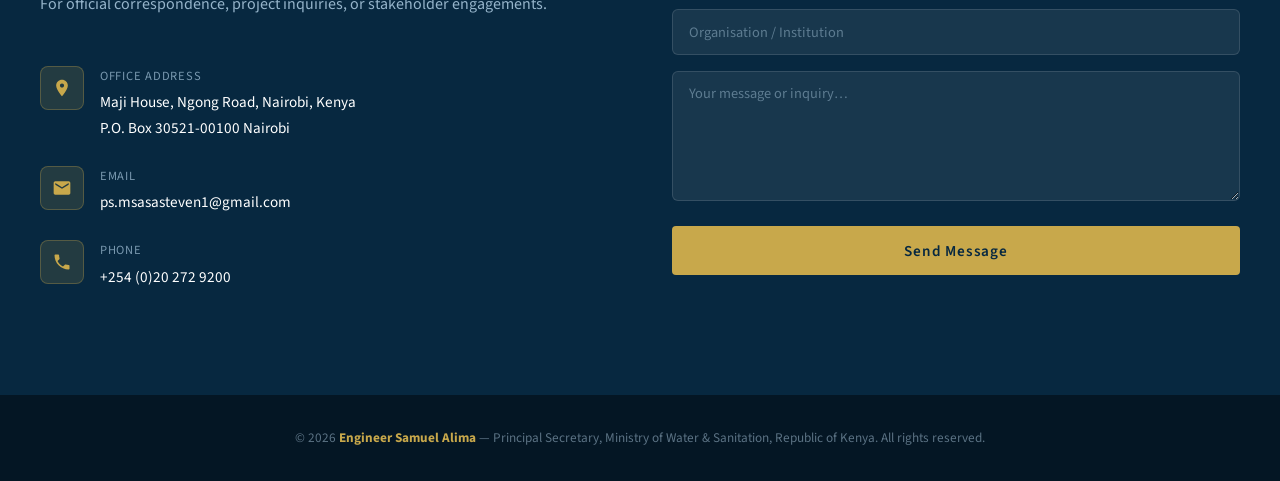
==== commit e49008db: "Update email address in contact information" ====
--- a/index.html
+++ b/index.html
@@ -231,7 +231,7 @@
         </div>
         <div class="contact-item">
           <div class="contact-icon"><svg viewBox="0 0 24 24"><path d="M20 4H4c-1.1 0-2 .9-2 2v12c0 1.1.9 2 2 2h16c1.1 0 2-.9 2-2V6c0-1.1-.9-2-2-2zm0 4l-8 5-8-5V6l8 5 8-5v2z"/></svg></div>
-          <div><div class="lbl">Email</div><div class="val">ps.water@environment.go.ke</div></div>
+          <div><div class="lbl">Email</div><div class="val">ps.msasasteven1@gmail.com</div></div>
         </div>
         <div class="contact-item">
           <div class="contact-icon"><svg viewBox="0 0 24 24"><path d="M6.62 10.79c1.44 2.83 3.76 5.14 6.59 6.59l2.2-2.2c.27-.27.67-.36 1.02-.24 1.12.37 2.33.57 3.57.57.55 0 1 .45 1 1V20c0 .55-.45 1-1 1-9.39 0-17-7.61-17-17 0-.55.45-1 1-1h3.5c.55 0 1 .45 1 1 0 1.25.2 2.45.57 3.57.11.35.03.74-.25 1.02l-2.2 2.2z"/></svg></div>
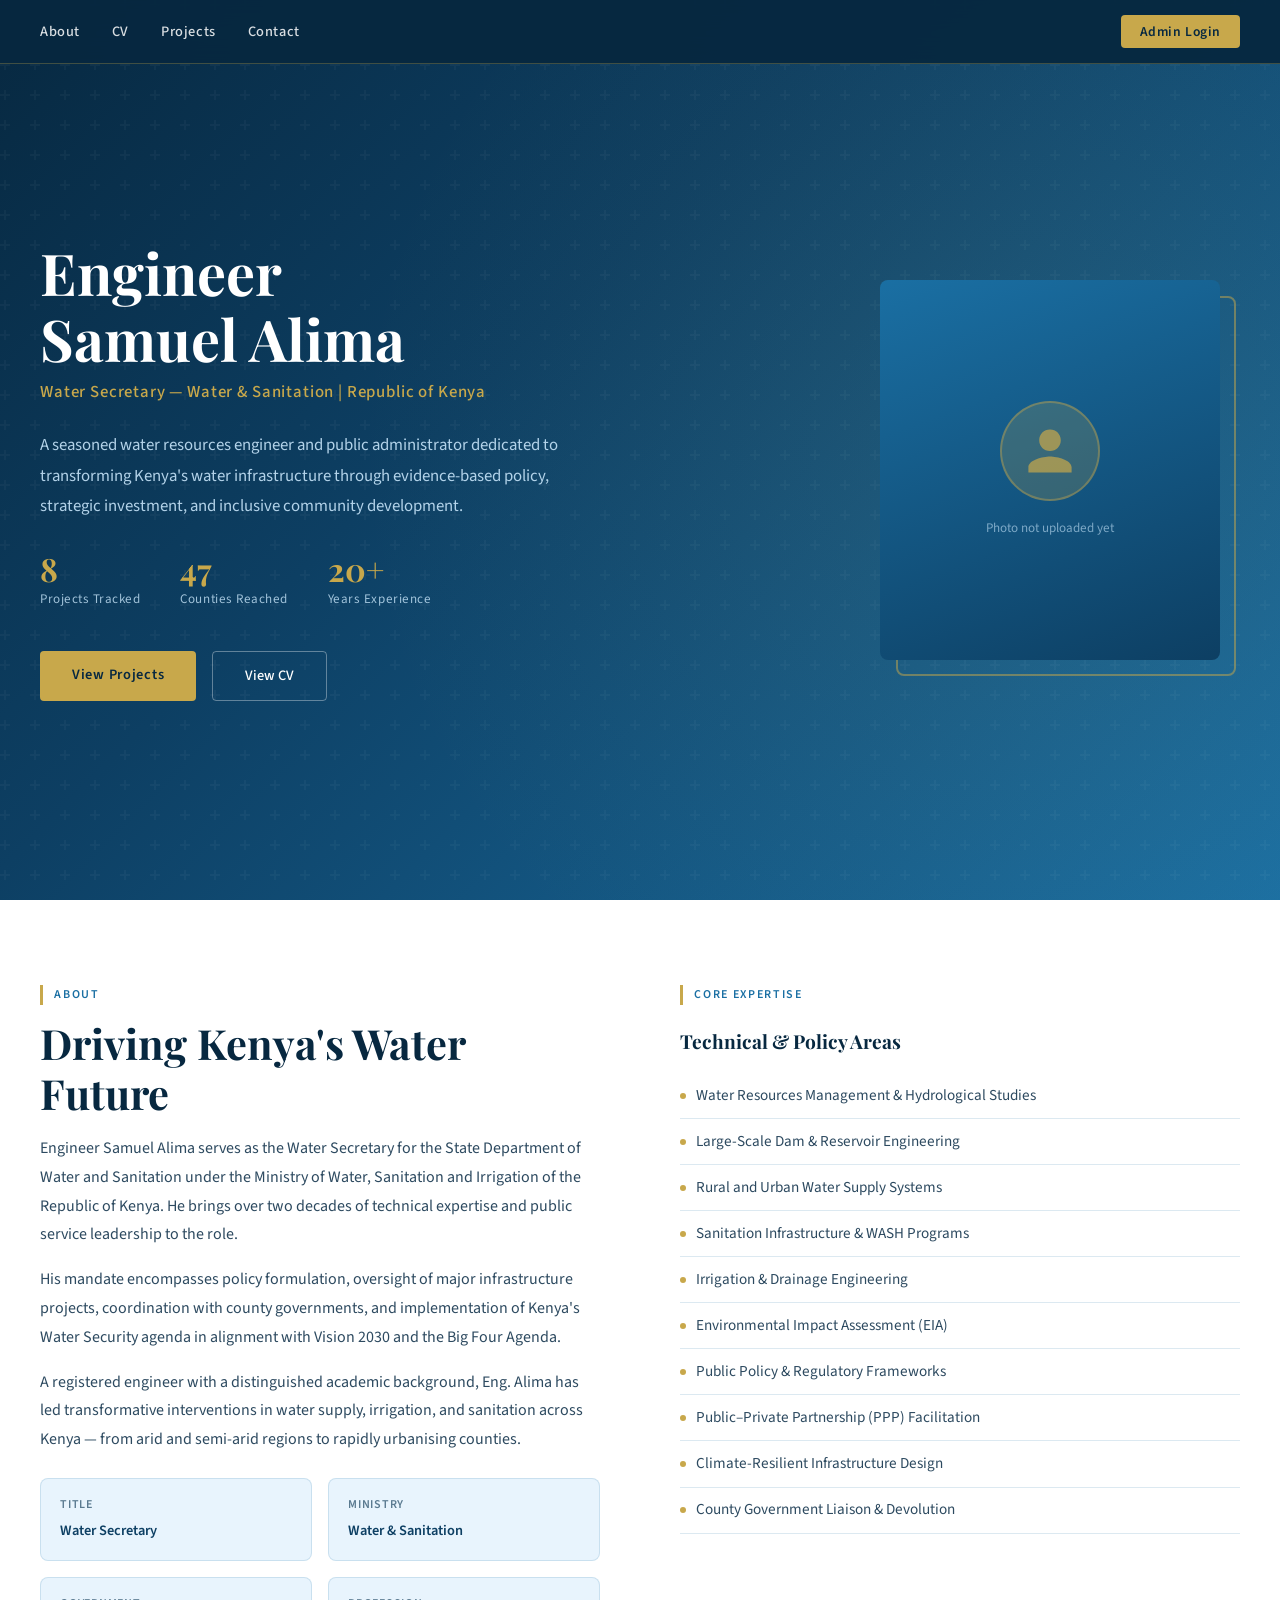
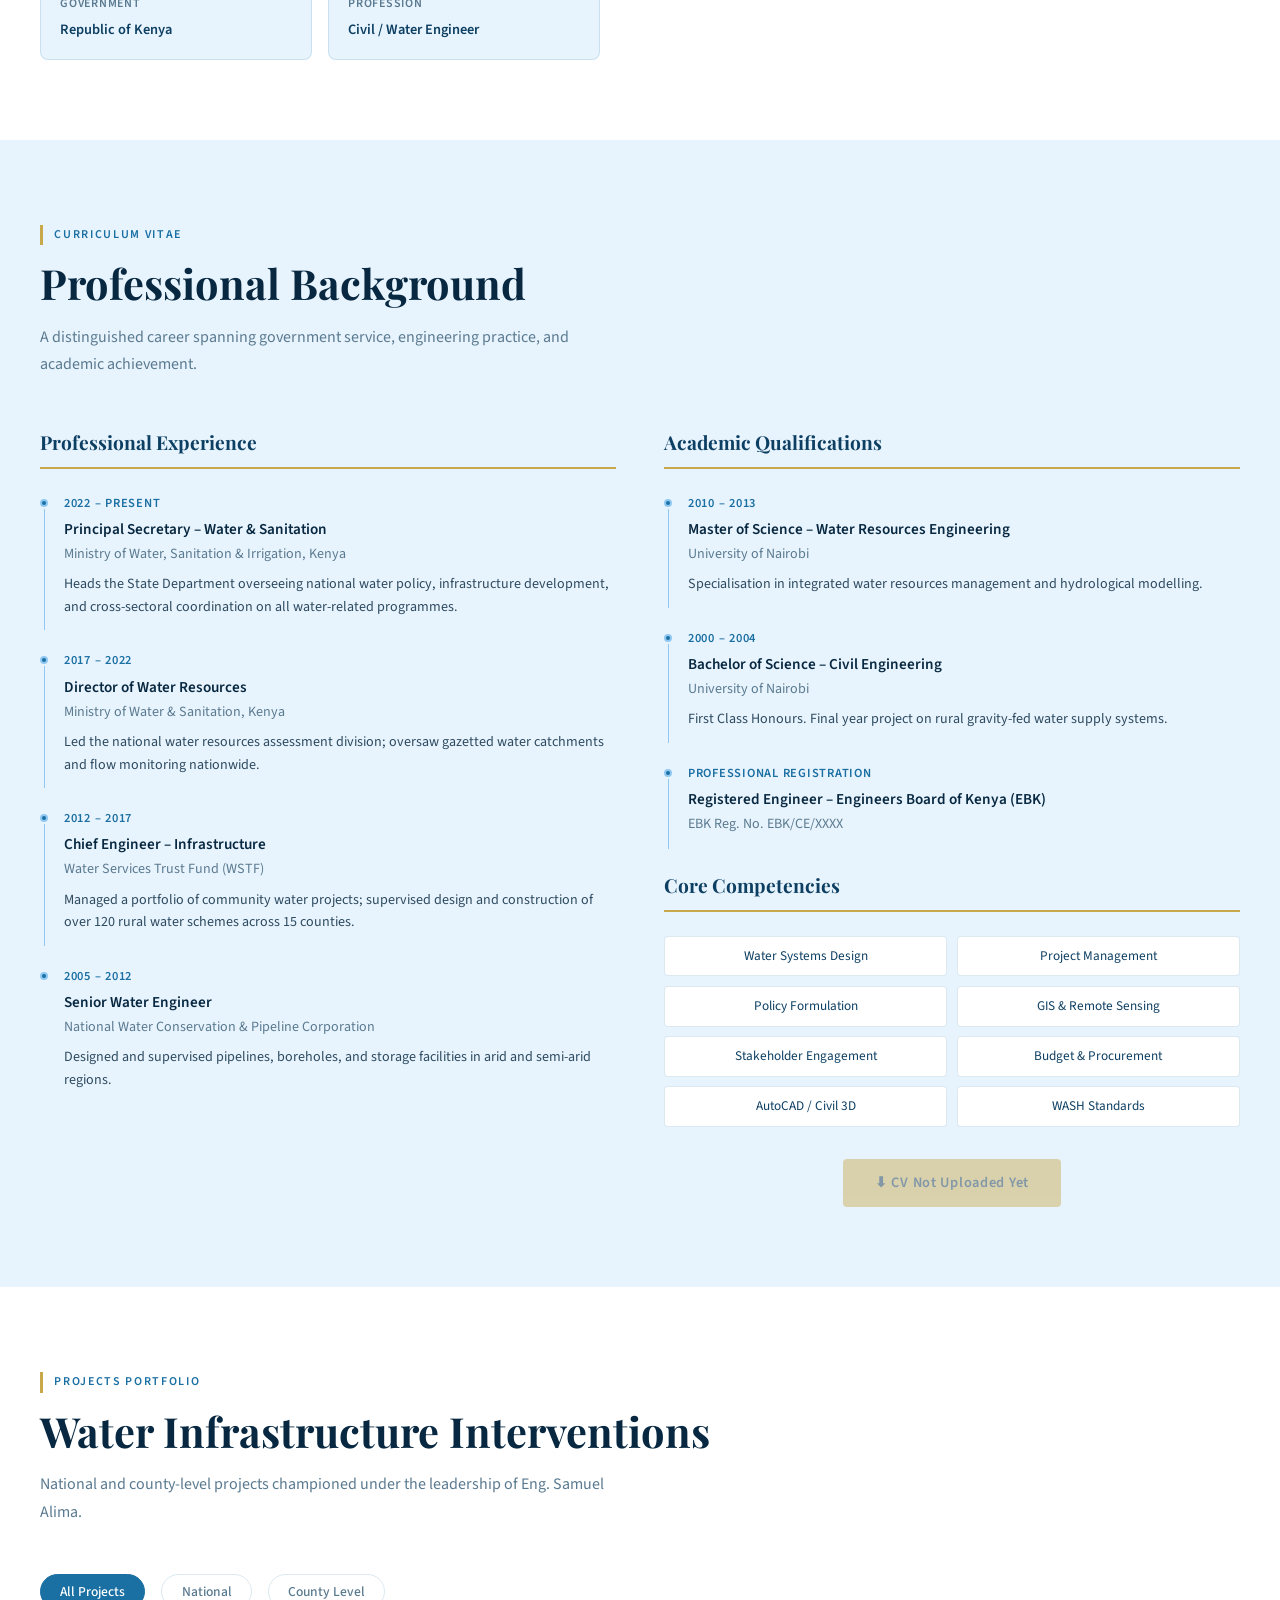
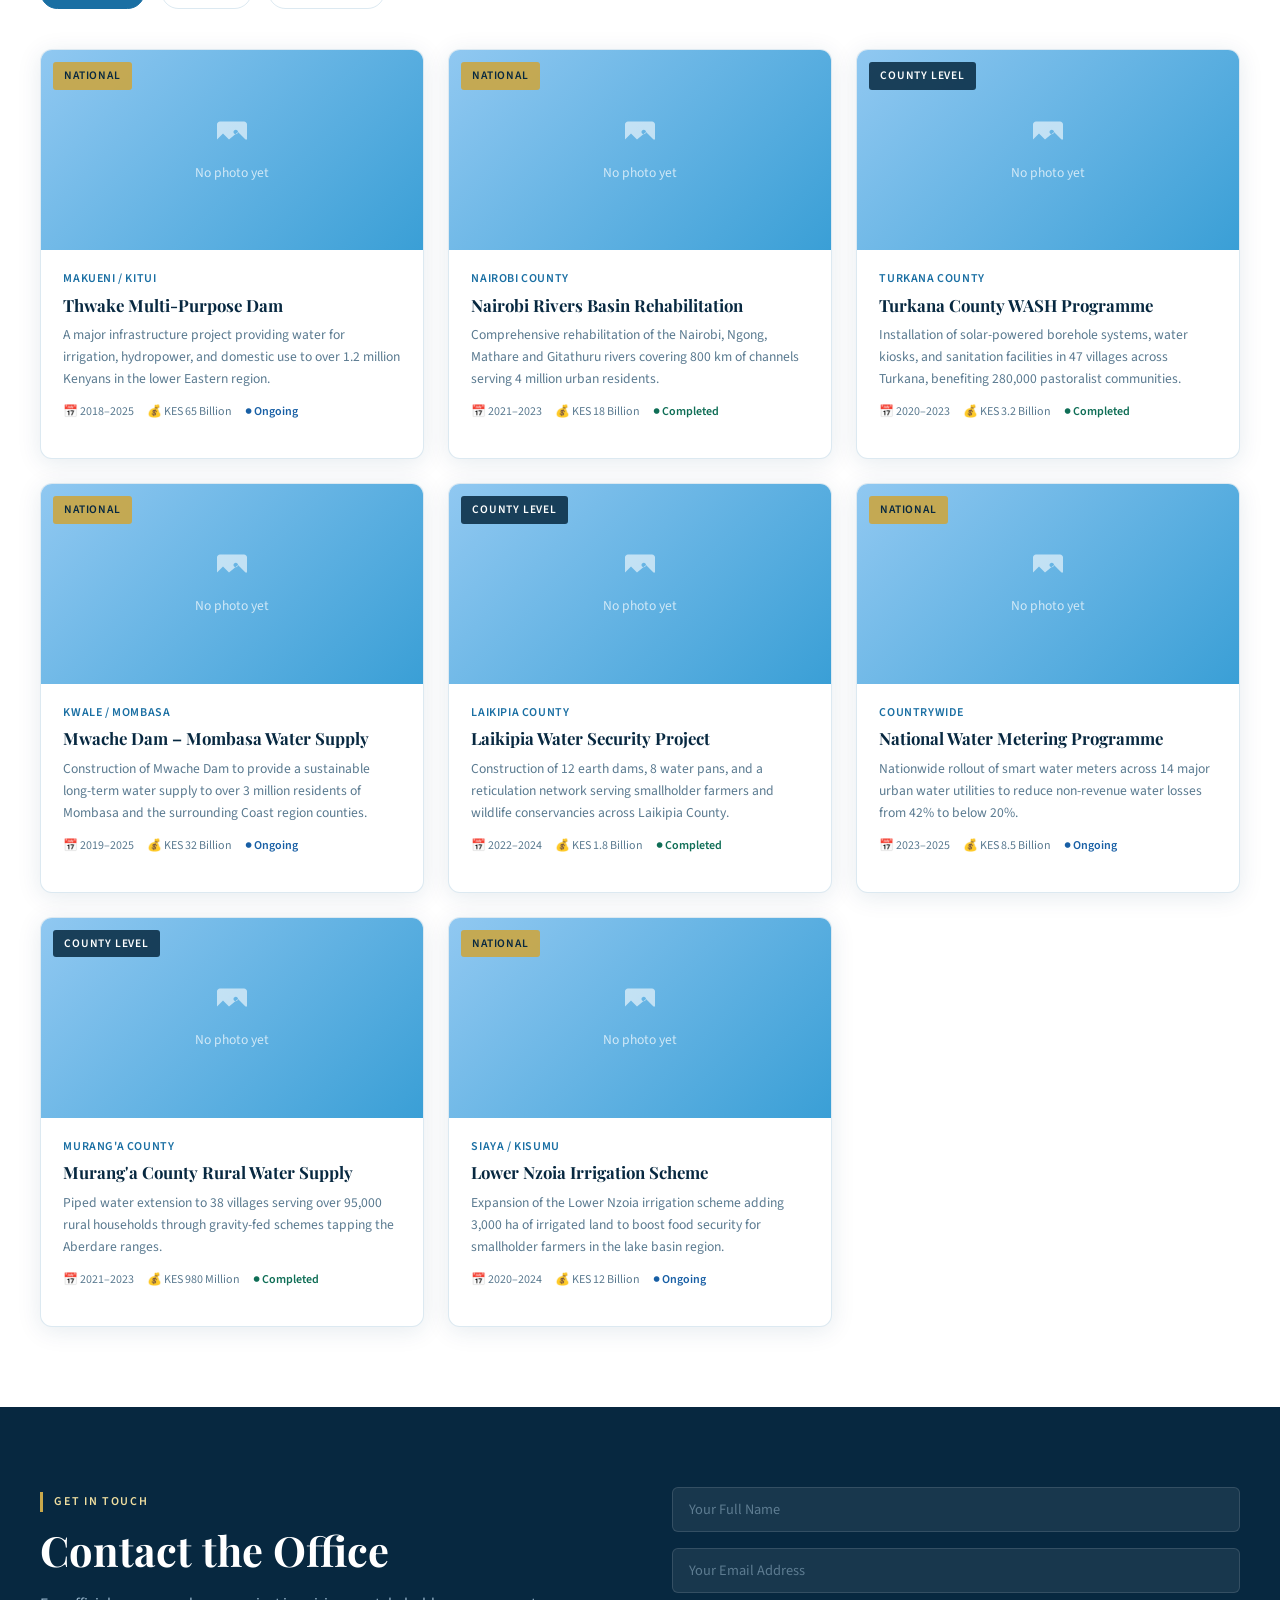
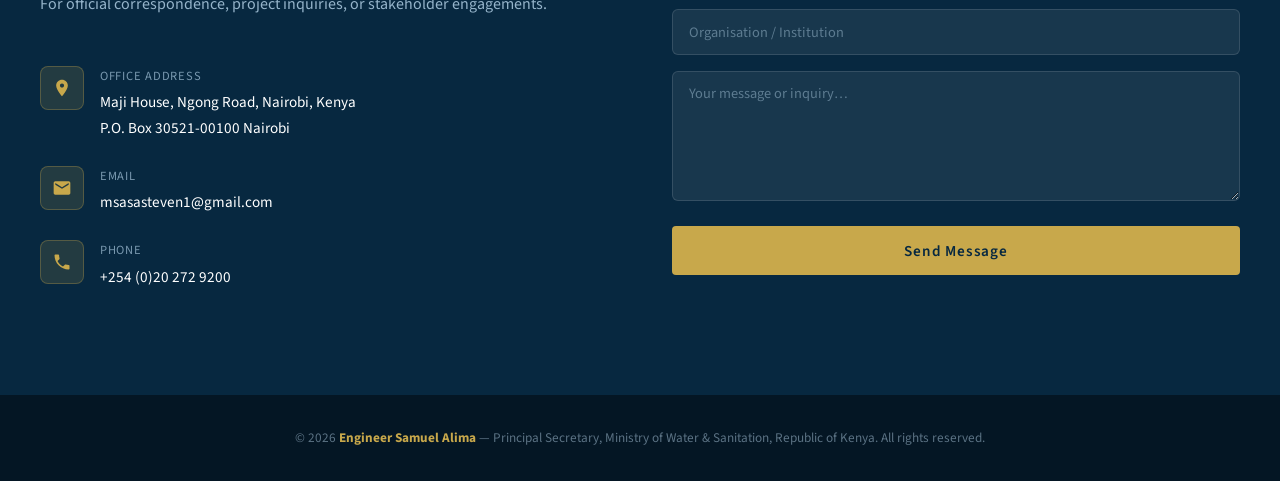
==== commit 85c55dd7: "Update email address in contact information" ====
--- a/index.html
+++ b/index.html
@@ -231,7 +231,7 @@
         </div>
         <div class="contact-item">
           <div class="contact-icon"><svg viewBox="0 0 24 24"><path d="M20 4H4c-1.1 0-2 .9-2 2v12c0 1.1.9 2 2 2h16c1.1 0 2-.9 2-2V6c0-1.1-.9-2-2-2zm0 4l-8 5-8-5V6l8 5 8-5v2z"/></svg></div>
-          <div><div class="lbl">Email</div><div class="val">ps.msasasteven1@gmail.com</div></div>
+          <div><div class="lbl">Email</div><div class="val">msasasteven1@gmail.com</div></div>
         </div>
         <div class="contact-item">
           <div class="contact-icon"><svg viewBox="0 0 24 24"><path d="M6.62 10.79c1.44 2.83 3.76 5.14 6.59 6.59l2.2-2.2c.27-.27.67-.36 1.02-.24 1.12.37 2.33.57 3.57.57.55 0 1 .45 1 1V20c0 .55-.45 1-1 1-9.39 0-17-7.61-17-17 0-.55.45-1 1-1h3.5c.55 0 1 .45 1 1 0 1.25.2 2.45.57 3.57.11.35.03.74-.25 1.02l-2.2 2.2z"/></svg></div>
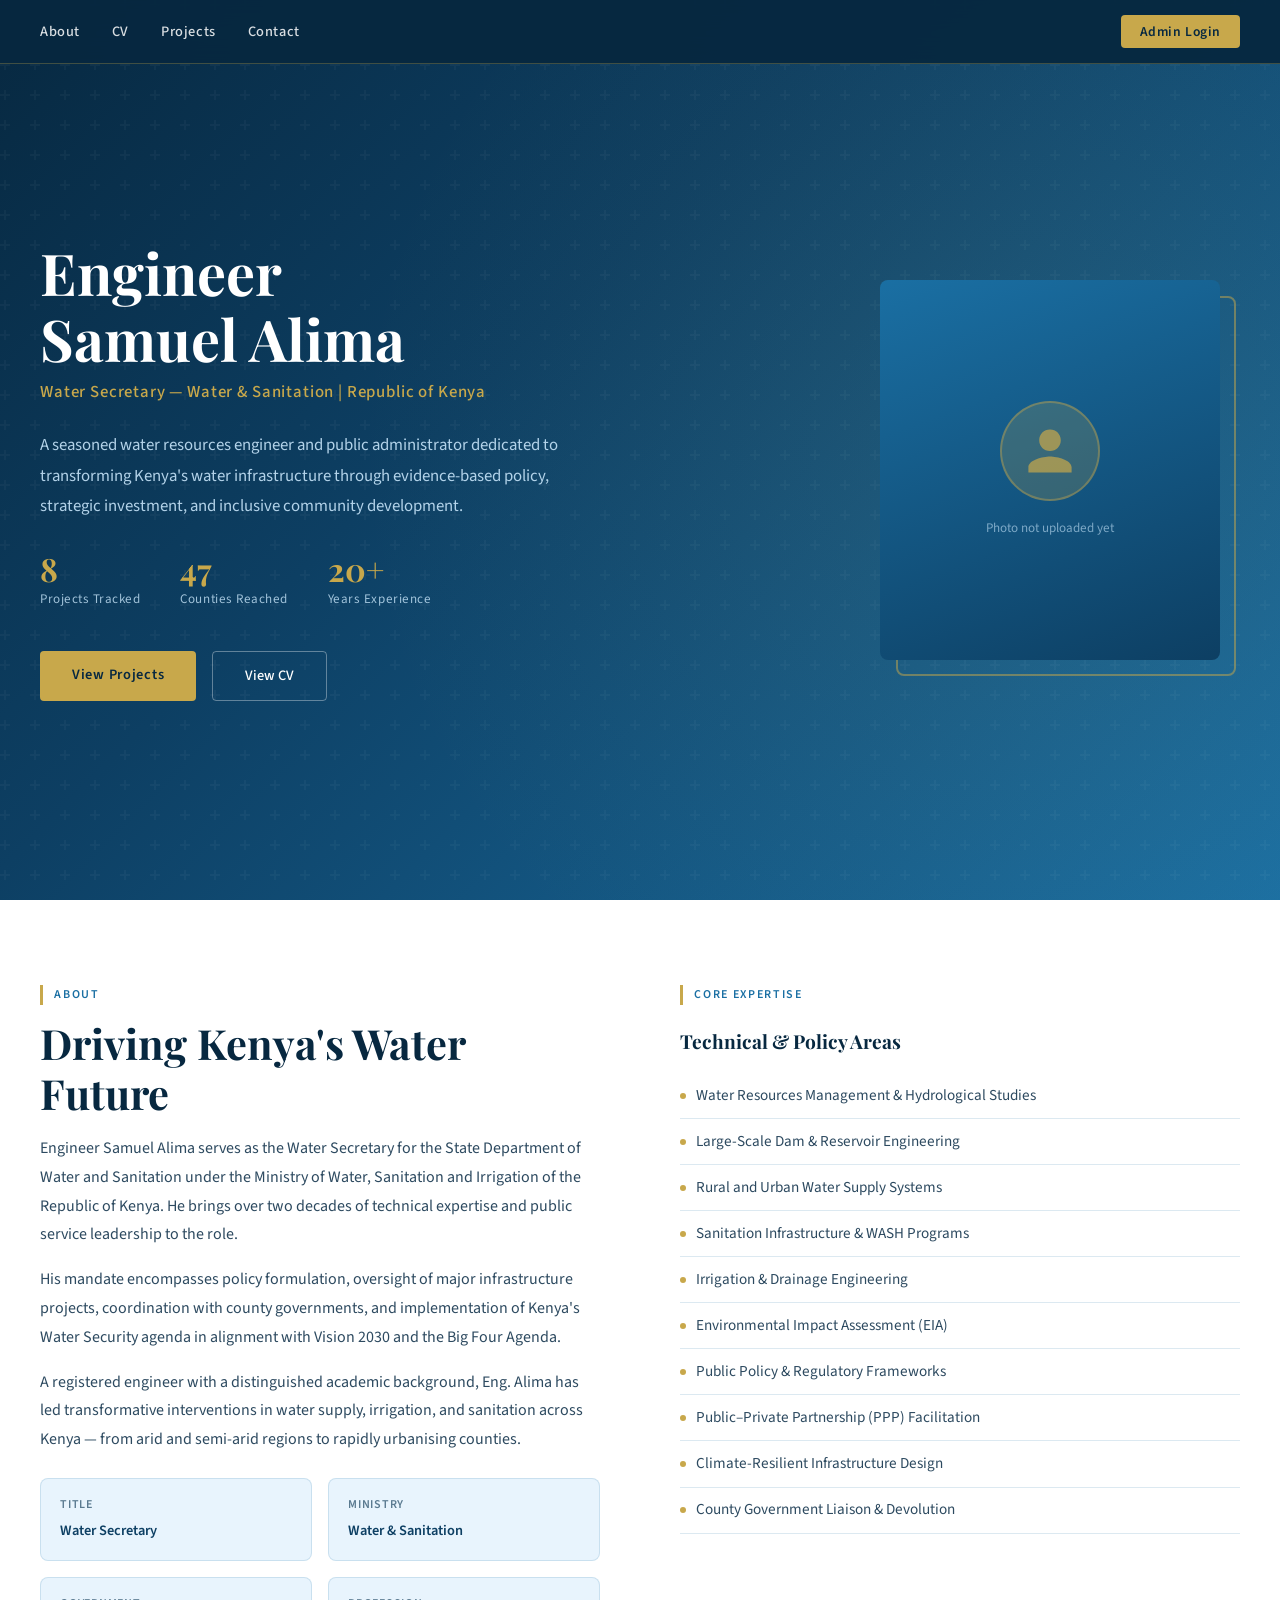
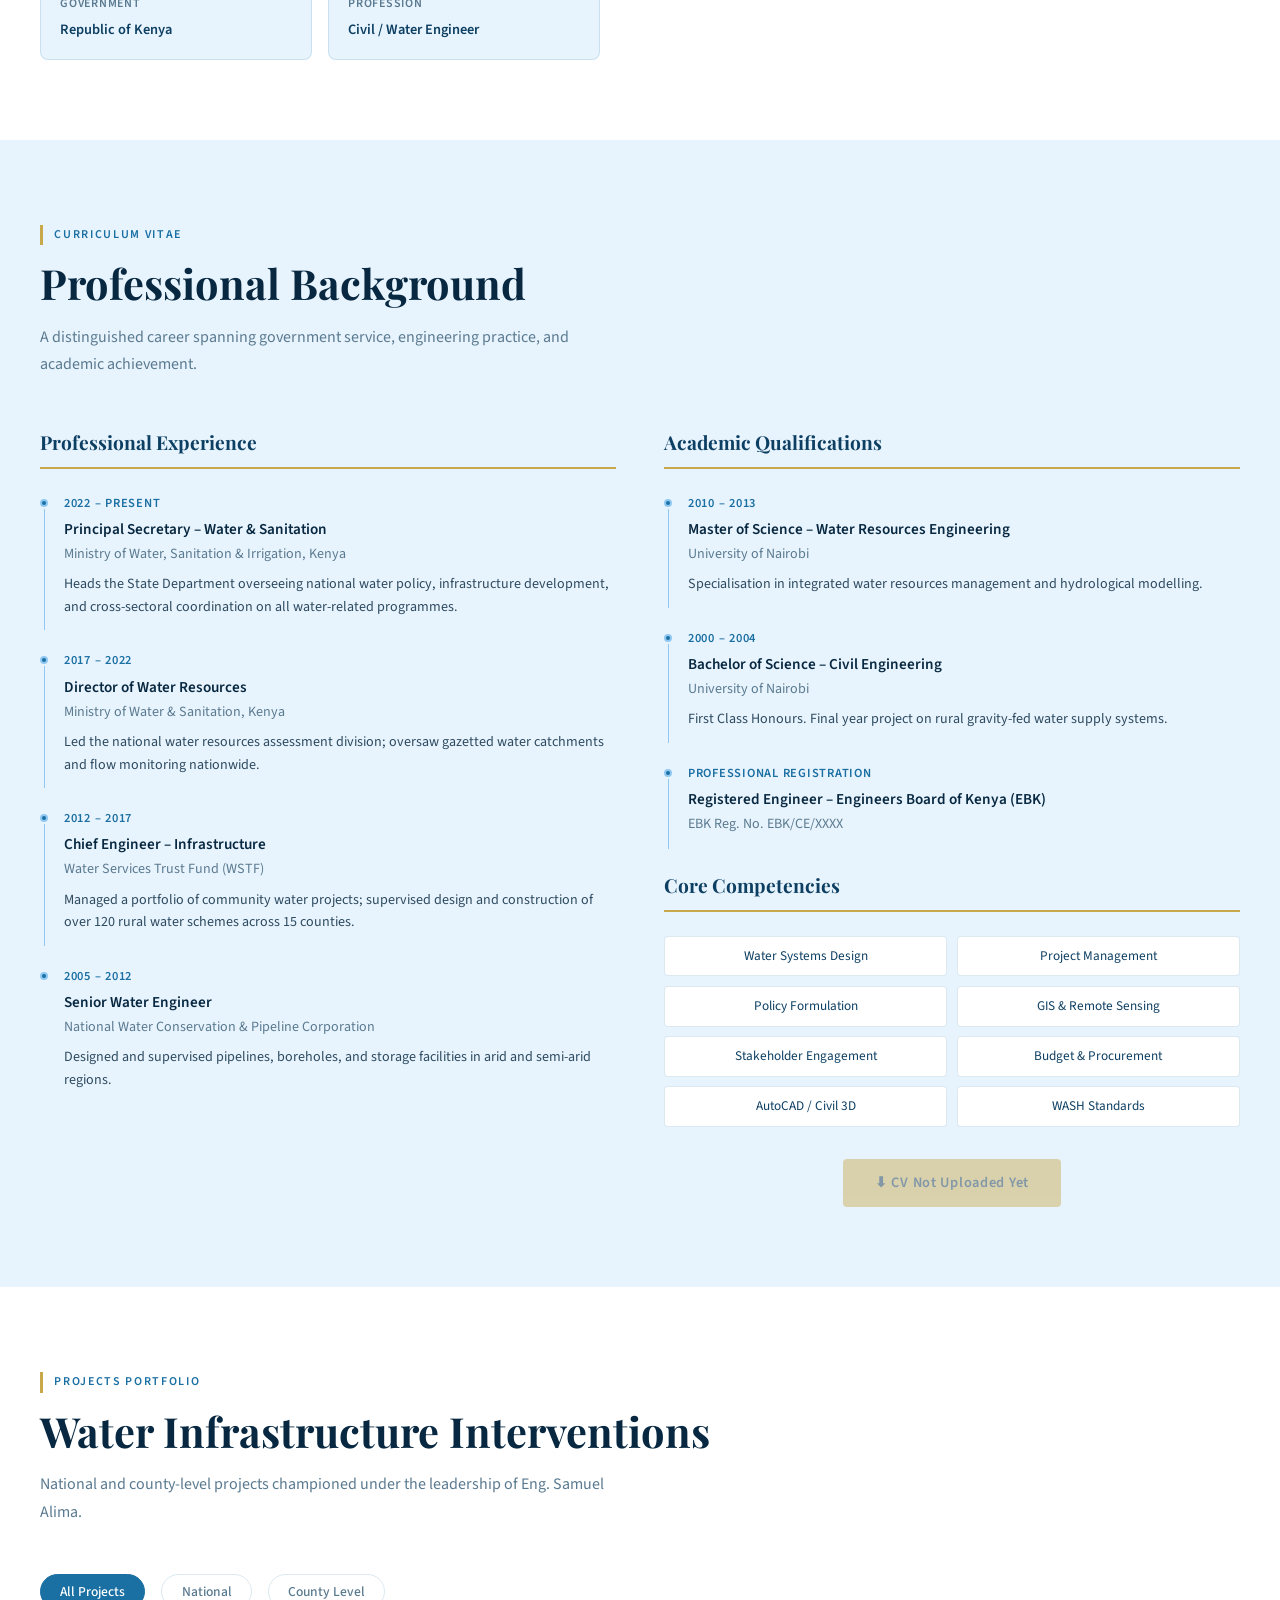
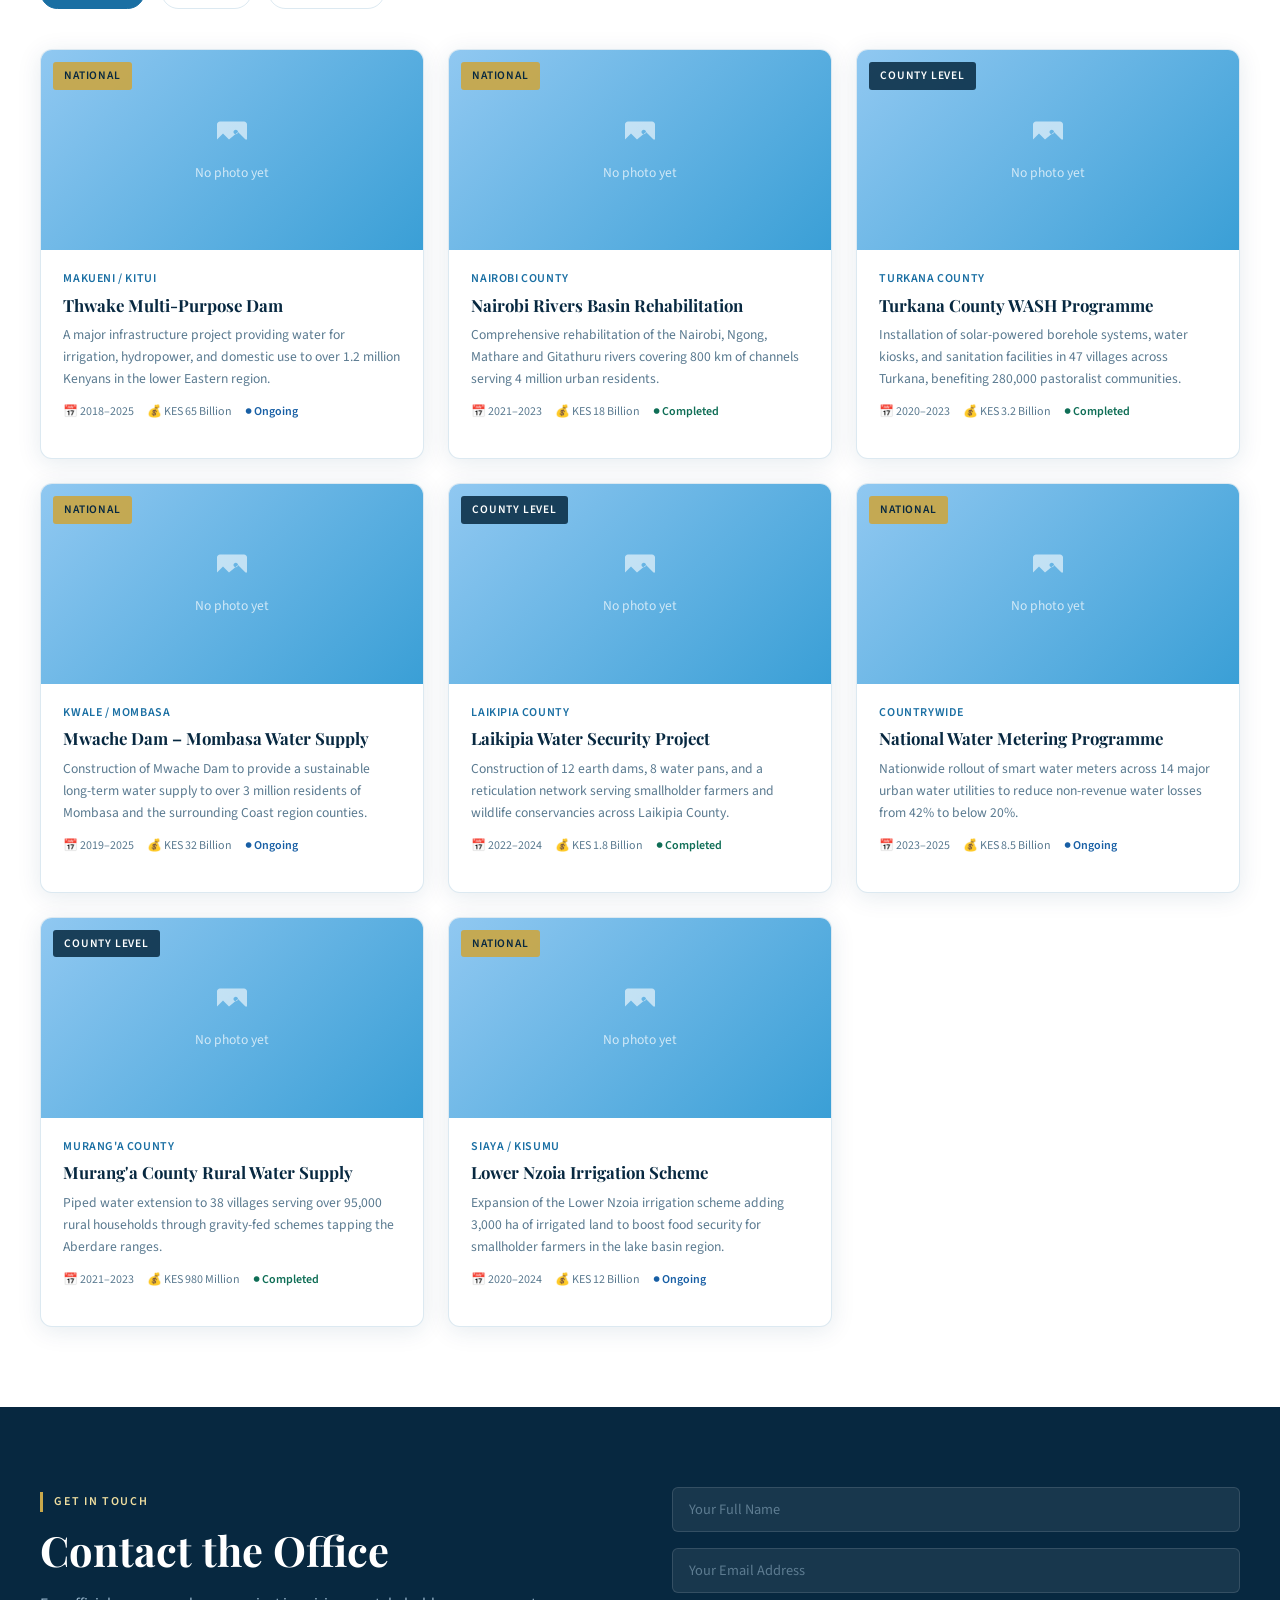
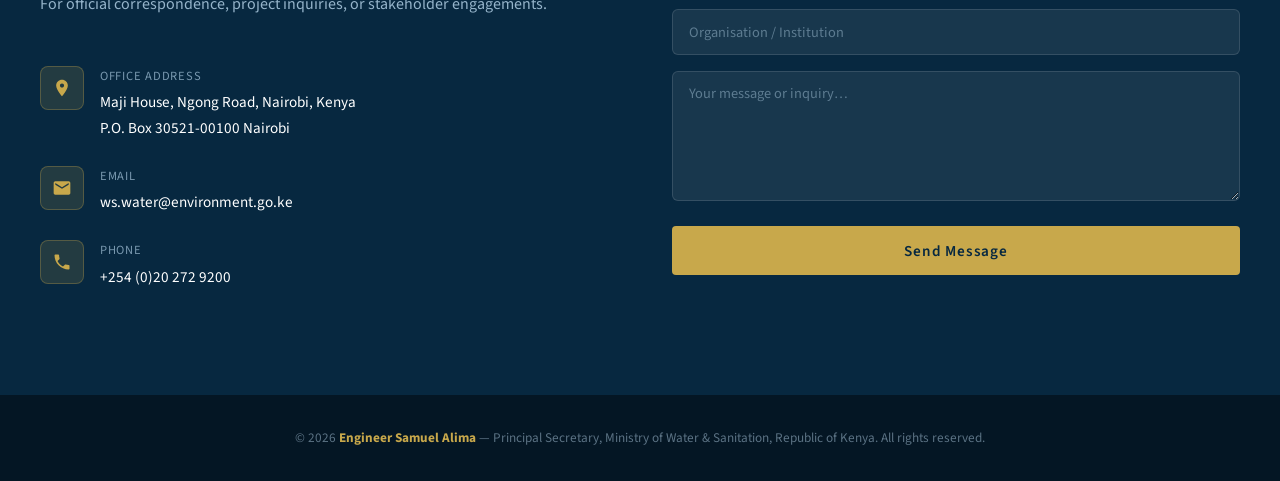
==== commit 2b1f9aa3: "Update email contact information" ====
--- a/index.html
+++ b/index.html
@@ -231,7 +231,7 @@
         </div>
         <div class="contact-item">
           <div class="contact-icon"><svg viewBox="0 0 24 24"><path d="M20 4H4c-1.1 0-2 .9-2 2v12c0 1.1.9 2 2 2h16c1.1 0 2-.9 2-2V6c0-1.1-.9-2-2-2zm0 4l-8 5-8-5V6l8 5 8-5v2z"/></svg></div>
-          <div><div class="lbl">Email</div><div class="val">msasasteven1@gmail.com</div></div>
+          <div><div class="lbl">Email</div><div class="val">ws.water@environment.go.ke</div></div>
         </div>
         <div class="contact-item">
           <div class="contact-icon"><svg viewBox="0 0 24 24"><path d="M6.62 10.79c1.44 2.83 3.76 5.14 6.59 6.59l2.2-2.2c.27-.27.67-.36 1.02-.24 1.12.37 2.33.57 3.57.57.55 0 1 .45 1 1V20c0 .55-.45 1-1 1-9.39 0-17-7.61-17-17 0-.55.45-1 1-1h3.5c.55 0 1 .45 1 1 0 1.25.2 2.45.57 3.57.11.35.03.74-.25 1.02l-2.2 2.2z"/></svg></div>
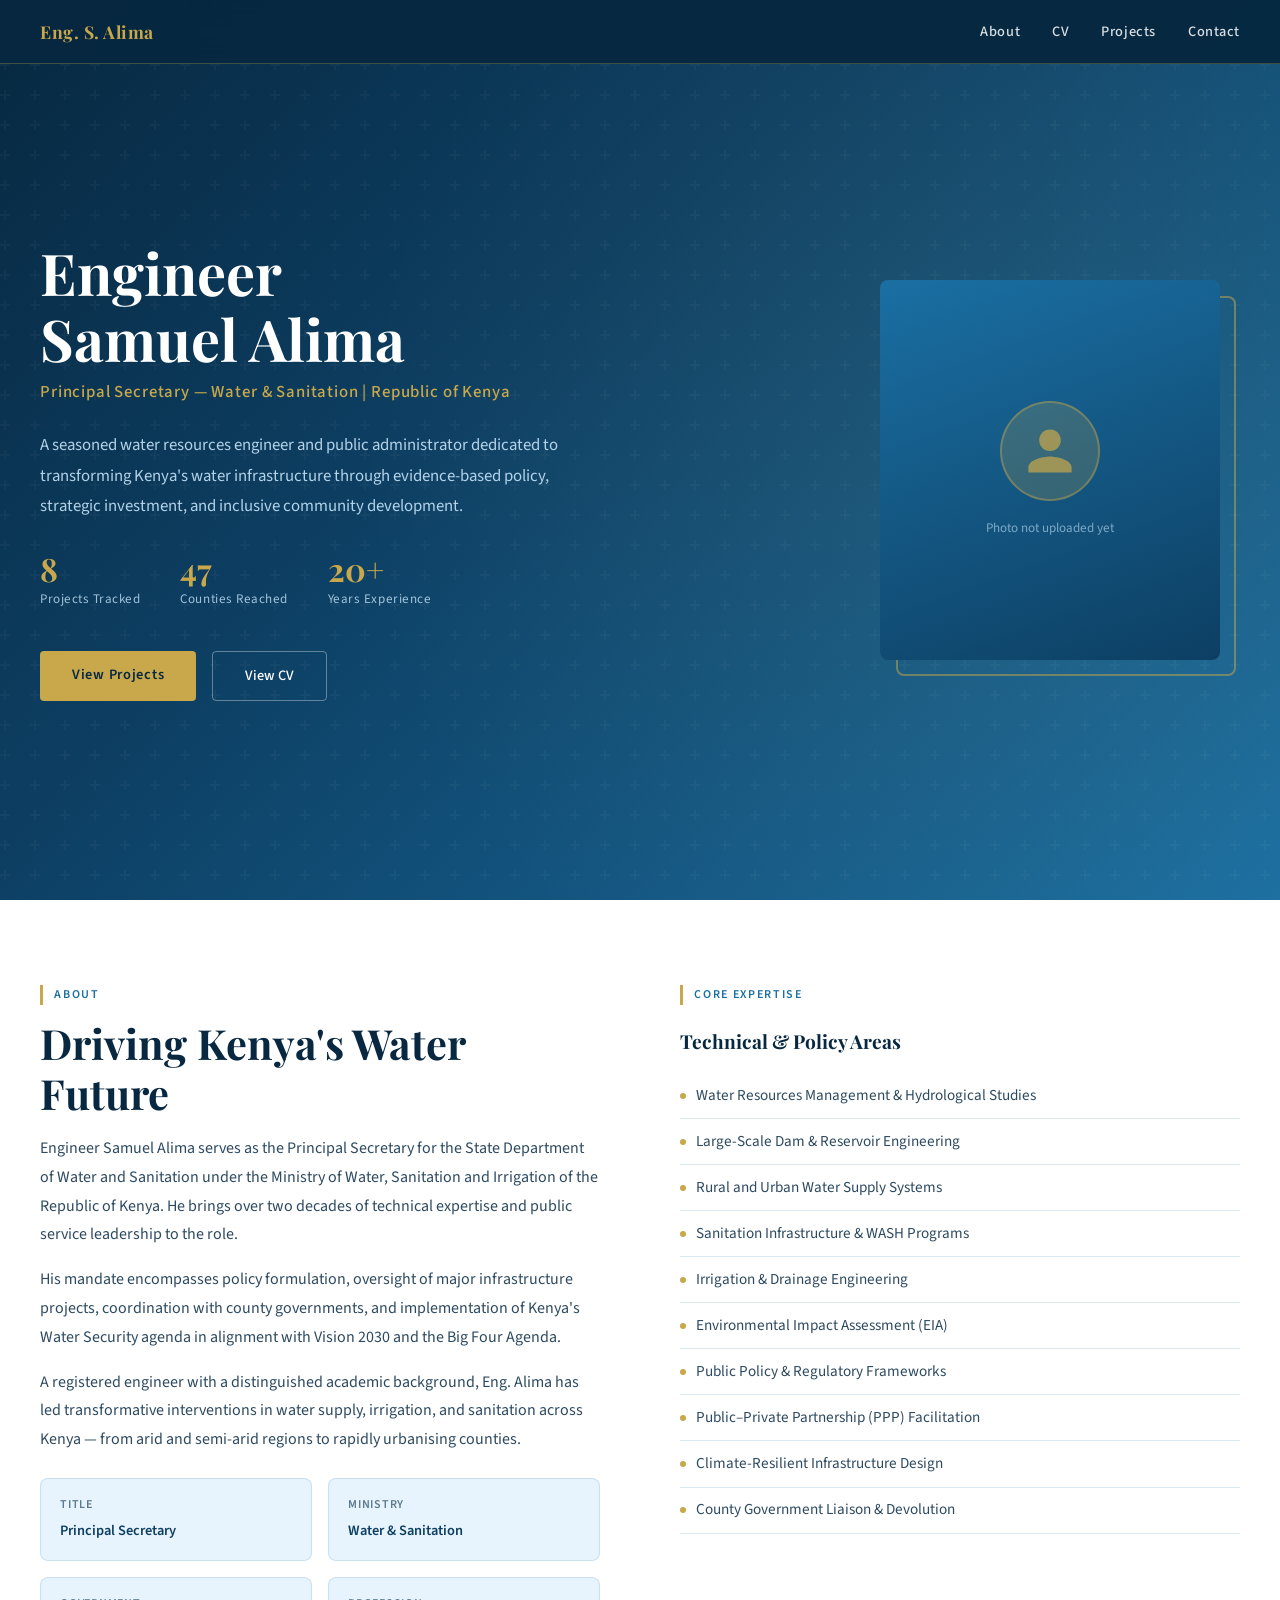
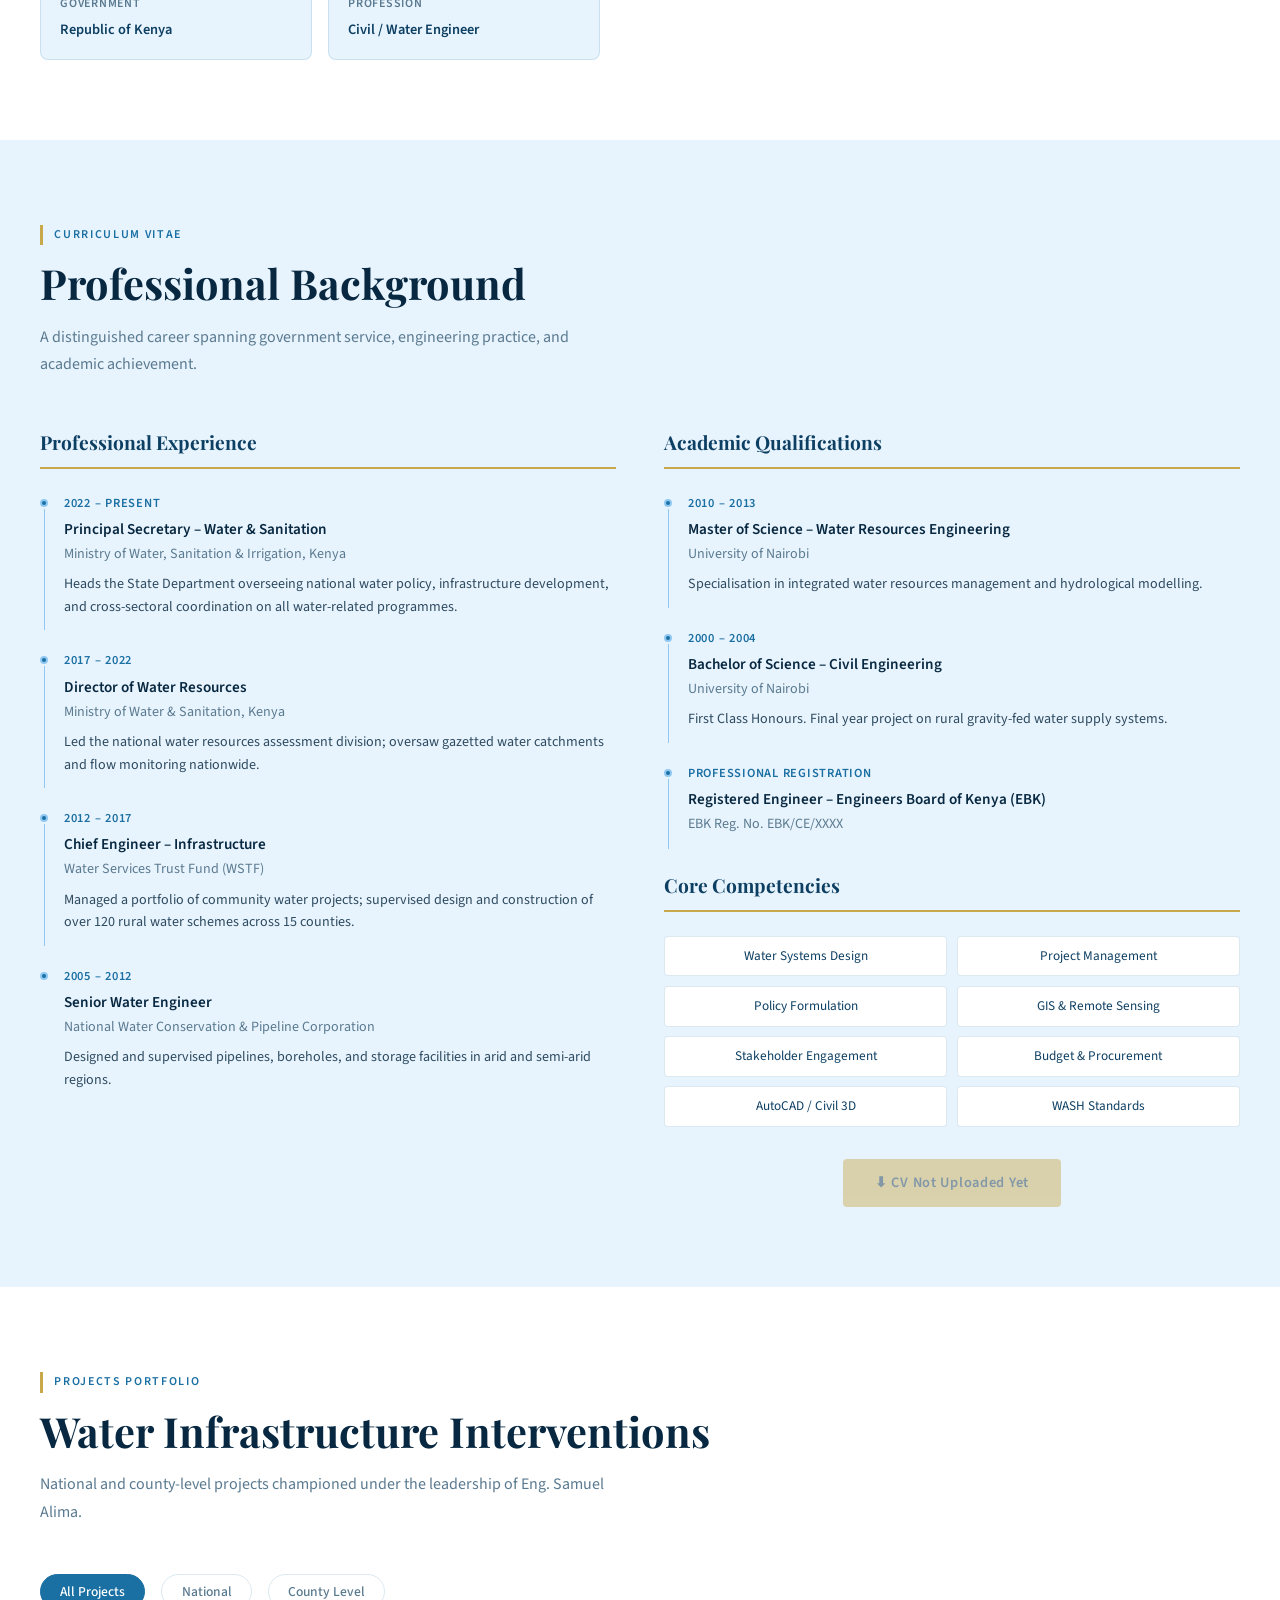
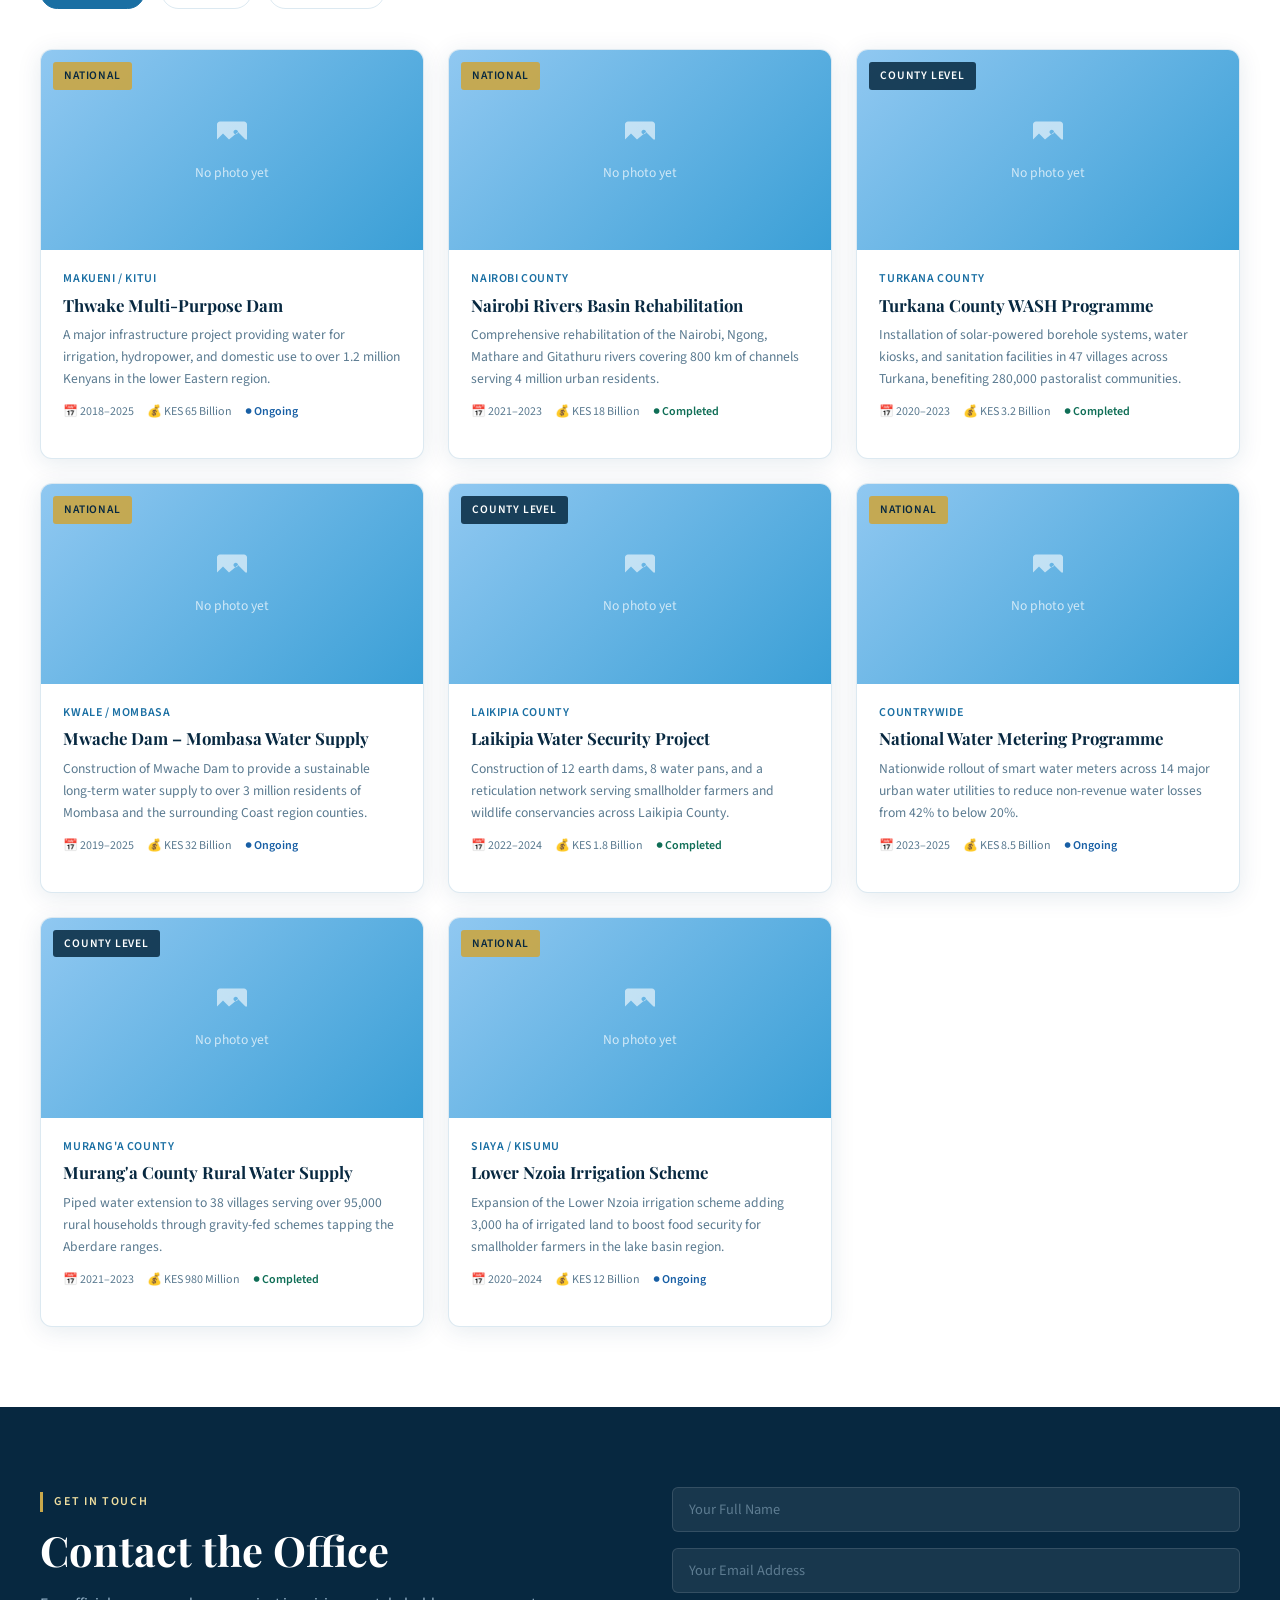
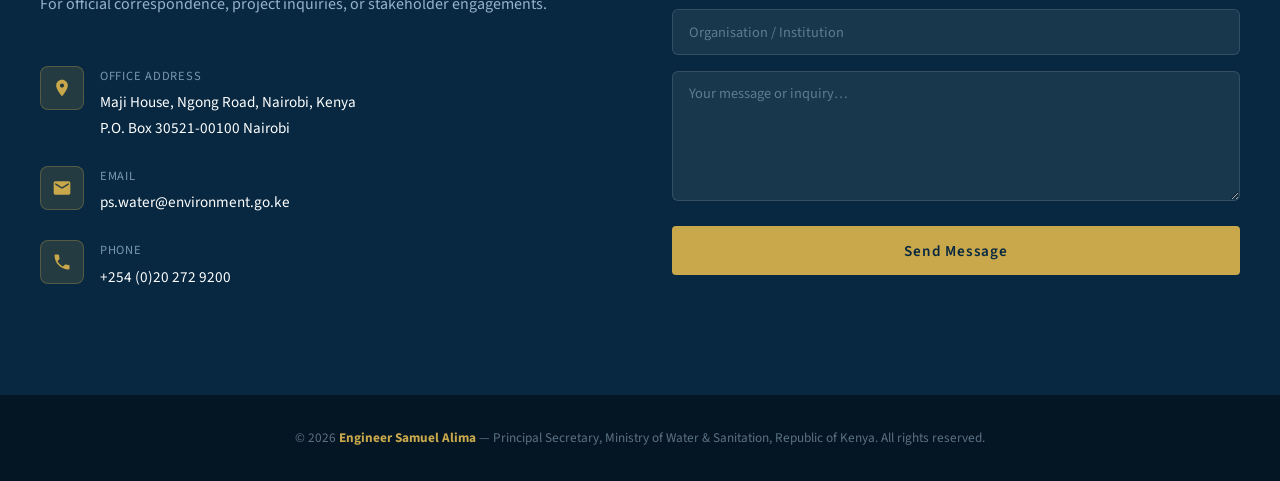
==== commit 7cadef54: "Add files via upload" ====
--- a/index.html
+++ b/index.html
@@ -3,75 +3,36 @@
 <head>
   <meta charset="UTF-8">
   <meta name="viewport" content="width=device-width, initial-scale=1.0">
-   <title>Eng. Samuel Alima – Water Secretary, Ministry of Water</title>
-  <meta name="description" content="Official portfolio of Engineer Samuel Alima, Water Secretary for Water and Sanitation, Republic of Kenya.">
+  <title>Eng. Samuel Alima – Principal Secretary, Ministry of Water</title>
+  <meta name="description" content="Official portfolio of Engineer Samuel Alima, Principal Secretary for Water and Sanitation, Republic of Kenya.">
   <link rel="stylesheet" href="css/styles.css">
   <style>
-    .card-admin-btns{display:flex;gap:.6rem;margin-top:.8rem;}
-    .card-edit-btn{background:none;border:1px solid var(--blue-400);border-radius:4px;padding:.3rem .8rem;color:var(--blue-600);font-size:.78rem;cursor:pointer;transition:.2s;font-family:'Source Sans 3',sans-serif;}
-    .card-edit-btn:hover{background:var(--blue-50);}
-    .card-delete-btn{background:none;border:1px solid #f09595;border-radius:4px;padding:.3rem .8rem;color:#a32d2d;font-size:.78rem;cursor:pointer;transition:.2s;font-family:'Source Sans 3',sans-serif;}
-    .card-delete-btn:hover{background:#fcebeb;}
-    .project-list-item{display:flex;align-items:center;gap:.8rem;padding:.7rem;border:1px solid var(--border);border-radius:8px;margin-bottom:.5rem;background:var(--blue-50);}
-    .pli-thumb{width:44px;height:36px;border-radius:4px;overflow:hidden;background:var(--blue-200);display:flex;align-items:center;justify-content:center;flex-shrink:0;font-size:1.1rem;}
-    .pli-thumb img{width:100%;height:100%;object-fit:cover;}
-    .pli-name{flex:1;font-size:.88rem;font-weight:500;color:var(--blue-800);}
-    .pli-badge{font-size:.7rem;padding:.2rem .55rem;border-radius:3px;font-weight:600;text-transform:uppercase;letter-spacing:.05em;flex-shrink:0;}
-    .pli-badge.national{background:var(--gold-lt);color:var(--blue-900);}
-    .pli-badge.county{background:var(--blue-100);color:var(--blue-800);}
-    .pli-edit-btn{background:none;border:1px solid var(--blue-400);border-radius:4px;padding:.28rem .65rem;color:var(--blue-600);font-size:.75rem;cursor:pointer;white-space:nowrap;}
-    .pli-del-btn{background:none;border:1px solid #f09595;border-radius:4px;padding:.28rem .65rem;color:#a32d2d;font-size:.78rem;cursor:pointer;}
-    .pli-del-btn:hover{background:#fcebeb;}
-    #edit-modal-overlay{display:none;position:fixed;inset:0;z-index:10000;background:rgba(0,0,0,.75);overflow-y:auto;}
-    #edit-modal-overlay.open{display:block;}
-    .edit-modal{background:#fff;max-width:680px;margin:2.5rem auto;border-radius:14px;overflow:hidden;box-shadow:0 24px 80px rgba(0,0,0,.45);}
-    .edit-modal-header{background:var(--blue-800);padding:1.3rem 1.8rem;display:flex;align-items:center;justify-content:space-between;}
-    .edit-modal-header h3{font-family:'Playfair Display',serif;color:var(--gold);font-size:1.15rem;}
-    .modal-close{background:none;border:none;color:rgba(255,255,255,.6);font-size:1.4rem;cursor:pointer;}
-    .modal-close:hover{color:#fff;}
-    .edit-modal-body{padding:1.8rem;}
-    .existing-imgs-label{font-size:.8rem;font-weight:600;color:var(--txt-mid);text-transform:uppercase;letter-spacing:.05em;margin-bottom:.5rem;display:block;}
-    #edit-existing-imgs{display:flex;gap:.5rem;flex-wrap:wrap;margin-bottom:1rem;min-height:40px;}
-    .admin-tabs{display:flex;border-bottom:1px solid var(--border);margin-bottom:1.5rem;overflow-x:auto;}
-    .admin-tab{background:none;border:none;padding:.6rem 1rem;font-family:'Source Sans 3',sans-serif;font-size:.82rem;color:var(--txt-mute);cursor:pointer;border-bottom:2px solid transparent;margin-bottom:-1px;transition:.2s;white-space:nowrap;}
-    .admin-tab.active{color:var(--blue-600);border-bottom-color:var(--blue-600);font-weight:600;}
-    .admin-pane{display:none;}
-    .admin-pane.active{display:block;}
-    .cv-current-wrap{display:none;align-items:center;gap:1rem;background:var(--blue-50);border:1px solid var(--border);border-radius:8px;padding:.9rem 1.1rem;margin-bottom:1rem;}
-    .cv-icon{font-size:1.6rem;}
-    .cv-name{font-size:.88rem;font-weight:600;color:var(--blue-800);}
-    .cv-hint{font-size:.75rem;color:var(--txt-mute);}
-    .cv-info{flex:1;}
-    .cv-del-btn{background:none;border:1px solid #f09595;border-radius:4px;padding:.3rem .7rem;color:#a32d2d;font-size:.78rem;cursor:pointer;}
-    .cv-del-btn:hover{background:#fcebeb;}
-    .feedback-ok{color:#0f6e56;font-weight:600;font-size:.88rem;text-align:center;display:block;margin-top:.6rem;}
-    .feedback-err{color:#a32d2d;font-weight:600;font-size:.88rem;text-align:center;display:block;margin-top:.6rem;}
-    .admin-header-right{display:flex;gap:.8rem;align-items:center;}
-    .logout-btn{background:rgba(255,255,255,.1);border:1px solid rgba(255,255,255,.2);color:rgba(255,255,255,.8);padding:.3rem .8rem;border-radius:4px;font-size:.8rem;cursor:pointer;font-family:'Source Sans 3',sans-serif;}
-    .logout-btn:hover{background:rgba(255,255,255,.2);}
     .no-projects{grid-column:1/-1;text-align:center;padding:4rem;color:var(--txt-mute);}
-    .status-done{color:#0f6e56!important;font-weight:600;}
+    .status-done  {color:#0f6e56!important;font-weight:600;}
     .status-active{color:#185fa5!important;font-weight:600;}
-    .status-plan{color:#854f0b!important;font-weight:600;}
+    .status-plan  {color:#854f0b!important;font-weight:600;}
   </style>
 </head>
 <body>
 
+<!-- ── NAVIGATION — no admin button ────────────────────────────────────────── -->
 <nav>
+  <div class="nav-logo">Eng. S. Alima</div>
   <ul class="nav-links">
     <li><a href="#about">About</a></li>
     <li><a href="#cv">CV</a></li>
     <li><a href="#projects">Projects</a></li>
     <li><a href="#contact">Contact</a></li>
   </ul>
-  <button id="nav-admin-btn">Admin Login</button>
+  <!-- No admin button here intentionally -->
 </nav>
 
+<!-- ── HERO ────────────────────────────────────────────────────────────────── -->
 <section id="hero">
   <div class="hero-content">
     <div class="hero-text">
       <h1>Engineer<br>Samuel Alima</h1>
-      <div class="title-role">Water Secretary — Water &amp; Sanitation | Republic of Kenya</div>
+      <div class="title-role">Principal Secretary — Water &amp; Sanitation | Republic of Kenya</div>
       <p class="bio">A seasoned water resources engineer and public administrator dedicated to transforming Kenya's water infrastructure through evidence-based policy, strategic investment, and inclusive community development.</p>
       <div class="hero-stats">
         <div class="stat-item"><div class="num" id="stat-projects">0</div><div class="lbl">Projects Tracked</div></div>
@@ -92,24 +53,26 @@
             </div>
             <p>Photo not uploaded yet</p>
           </div>
-          <img id="hero-photo-img" src="" alt="Eng. Samuel Alima" style="display:none;width:100%;height:100%;object-fit:cover;">
-        </div>
-      </div>
-    </div>
-  </div>
-</section>
-
+          <img id="hero-photo-img" src="" alt="Eng. Samuel Alima"
+               style="display:none;width:100%;height:100%;object-fit:cover;">
+        </div>
+      </div>
+    </div>
+  </div>
+</section>
+
+<!-- ── ABOUT ───────────────────────────────────────────────────────────────── -->
 <section id="about">
   <div class="section-inner">
     <div class="about-grid">
       <div class="about-info">
         <span class="section-tag">About</span>
         <h2 class="section-title">Driving Kenya's Water Future</h2>
-        <p>Engineer Samuel Alima serves as the Water Secretary for the State Department of Water and Sanitation under the Ministry of Water, Sanitation and Irrigation of the Republic of Kenya. He brings over two decades of technical expertise and public service leadership to the role.</p>
+        <p>Engineer Samuel Alima serves as the Principal Secretary for the State Department of Water and Sanitation under the Ministry of Water, Sanitation and Irrigation of the Republic of Kenya. He brings over two decades of technical expertise and public service leadership to the role.</p>
         <p>His mandate encompasses policy formulation, oversight of major infrastructure projects, coordination with county governments, and implementation of Kenya's Water Security agenda in alignment with Vision 2030 and the Big Four Agenda.</p>
         <p>A registered engineer with a distinguished academic background, Eng. Alima has led transformative interventions in water supply, irrigation, and sanitation across Kenya — from arid and semi-arid regions to rapidly urbanising counties.</p>
         <div class="about-details">
-          <div class="detail-card"><div class="label">Title</div><div class="value">Water Secretary</div></div>
+          <div class="detail-card"><div class="label">Title</div><div class="value">Principal Secretary</div></div>
           <div class="detail-card"><div class="label">Ministry</div><div class="value">Water &amp; Sanitation</div></div>
           <div class="detail-card"><div class="label">Government</div><div class="value">Republic of Kenya</div></div>
           <div class="detail-card"><div class="label">Profession</div><div class="value">Civil / Water Engineer</div></div>
@@ -135,6 +98,7 @@
   </div>
 </section>
 
+<!-- ── CV ──────────────────────────────────────────────────────────────────── -->
 <section id="cv">
   <div class="section-inner">
     <span class="section-tag">Curriculum Vitae</span>
@@ -195,7 +159,8 @@
           <div class="skill-tag">AutoCAD / Civil 3D</div><div class="skill-tag">WASH Standards</div>
         </div>
         <div class="cv-download">
-          <a id="cv-download-btn" href="#" class="btn-primary" style="opacity:.45;pointer-events:none;display:inline-block;">
+          <a id="cv-download-btn" href="#" class="btn-primary"
+             style="opacity:.45;pointer-events:none;display:inline-block;">
             ⬇ CV Not Uploaded Yet
           </a>
         </div>
@@ -204,6 +169,7 @@
   </div>
 </section>
 
+<!-- ── PROJECTS ────────────────────────────────────────────────────────────── -->
 <section id="projects">
   <div class="section-inner">
     <span class="section-tag">Projects Portfolio</span>
@@ -214,10 +180,13 @@
       <button class="filter-btn" onclick="filterProjects('national',this)">National</button>
       <button class="filter-btn" onclick="filterProjects('county',this)">County Level</button>
     </div>
-    <div id="projects-grid"><p style="color:var(--txt-mute);padding:2rem;text-align:center;">Loading projects…</p></div>
-  </div>
-</section>
-
+    <div id="projects-grid">
+      <p style="color:var(--txt-mute);padding:2rem;text-align:center;">Loading projects…</p>
+    </div>
+  </div>
+</section>
+
+<!-- ── CONTACT ─────────────────────────────────────────────────────────────── -->
 <section id="contact">
   <div class="section-inner">
     <div class="contact-grid">
@@ -231,7 +200,7 @@
         </div>
         <div class="contact-item">
           <div class="contact-icon"><svg viewBox="0 0 24 24"><path d="M20 4H4c-1.1 0-2 .9-2 2v12c0 1.1.9 2 2 2h16c1.1 0 2-.9 2-2V6c0-1.1-.9-2-2-2zm0 4l-8 5-8-5V6l8 5 8-5v2z"/></svg></div>
-          <div><div class="lbl">Email</div><div class="val">ws.water@environment.go.ke</div></div>
+          <div><div class="lbl">Email</div><div class="val">ps.water@environment.go.ke</div></div>
         </div>
         <div class="contact-item">
           <div class="contact-icon"><svg viewBox="0 0 24 24"><path d="M6.62 10.79c1.44 2.83 3.76 5.14 6.59 6.59l2.2-2.2c.27-.27.67-.36 1.02-.24 1.12.37 2.33.57 3.57.57.55 0 1 .45 1 1V20c0 .55-.45 1-1 1-9.39 0-17-7.61-17-17 0-.55.45-1 1-1h3.5c.55 0 1 .45 1 1 0 1.25.2 2.45.57 3.57.11.35.03.74-.25 1.02l-2.2 2.2z"/></svg></div>
@@ -249,148 +218,11 @@
   </div>
 </section>
 
+<!-- ── FOOTER ──────────────────────────────────────────────────────────────── -->
 <footer>
   <p>&copy; <span id="footer-year"></span> <strong>Engineer Samuel Alima</strong> — Principal Secretary, Ministry of Water &amp; Sanitation, Republic of Kenya. All rights reserved.</p>
 </footer>
 
-<!-- LOGIN -->
-<div id="login-overlay">
-  <div class="login-box">
-    <h3>Admin Access</h3>
-    <p>Enter the admin password to manage projects and content.</p>
-    <input type="password" id="login-password" placeholder="Password" autocomplete="current-password">
-    <div id="login-err" style="display:none;color:#a32d2d;font-size:.82rem;margin-bottom:.8rem;"></div>
-    <button class="login-btn" id="login-btn" onclick="doLogin()">Log In</button>
-    <button class="login-cancel" onclick="closeLogin()">Cancel</button>
-  </div>
-</div>
-
-<!-- ADMIN PANEL -->
-<div id="admin-overlay">
-  <div class="admin-panel">
-    <div class="admin-header">
-      <h2>⚙ Admin Panel</h2>
-      <div class="admin-header-right">
-        <button class="logout-btn" onclick="doLogout()">Log Out</button>
-        <button class="admin-close" onclick="closeAdmin()">✕</button>
-      </div>
-    </div>
-    <div class="admin-body">
-      <div class="admin-tabs">
-        <button class="admin-tab active" data-tab="add-project"     onclick="switchTab('add-project')">➕ Add Project</button>
-        <button class="admin-tab"        data-tab="manage-projects" onclick="switchTab('manage-projects')">📋 Manage</button>
-        <button class="admin-tab"        data-tab="upload-cv"       onclick="switchTab('upload-cv')">📄 CV</button>
-        <button class="admin-tab"        data-tab="upload-photo"    onclick="switchTab('upload-photo')">📷 Photo</button>
-      </div>
-
-      <!-- ADD PROJECT -->
-      <div class="admin-pane active" id="pane-add-project">
-        <div class="form-row">
-          <div class="form-group"><label>Project Name *</label><input type="text" id="proj-name" placeholder="e.g. Thwake Dam Project"></div>
-          <div class="form-group"><label>Level *</label><select id="proj-level"><option value="national">National</option><option value="county">County Level</option></select></div>
-        </div>
-        <div class="form-row">
-          <div class="form-group"><label>County / Region</label><input type="text" id="proj-county" placeholder="e.g. Makueni / Countrywide"></div>
-          <div class="form-group"><label>Year</label><input type="text" id="proj-year" placeholder="e.g. 2023–2025"></div>
-        </div>
-        <div class="form-group"><label>Description *</label><textarea id="proj-desc" placeholder="Describe the project scope, beneficiaries, and impact…"></textarea></div>
-        <div class="form-row">
-          <div class="form-group"><label>Budget (KES)</label><input type="text" id="proj-budget" placeholder="e.g. KES 2.4 Billion"></div>
-          <div class="form-group"><label>Status</label><select id="proj-status"><option value="Completed">Completed</option><option value="Ongoing">Ongoing</option><option value="Planning">Planning</option></select></div>
-        </div>
-        <div class="form-group">
-          <label>Project Photos <span style="color:var(--txt-mute);font-weight:400;font-size:.8rem;">(optional — can be added later via Edit)</span></label>
-          <div class="img-upload-area" onclick="document.getElementById('proj-imgs').click()">
-            <input type="file" id="proj-imgs" accept="image/*" multiple onchange="previewProjectImages(event)" style="display:none;">
-            <p>📷 Click to upload project photos</p>
-          </div>
-          <div class="img-preview-list" id="proj-img-previews"></div>
-        </div>
-        <button class="admin-save-btn" id="add-proj-btn" onclick="addProject()">✚ Add Project to Portfolio</button>
-        <div id="proj-feedback" style="display:none;margin-top:.8rem;"></div>
-      </div>
-
-      <!-- MANAGE PROJECTS -->
-      <div class="admin-pane" id="pane-manage-projects">
-        <p style="font-size:.85rem;color:var(--txt-mute);margin-bottom:1rem;">Click <strong>✏ Edit</strong> to update details, status, or add/remove photos for any project.</p>
-        <div id="project-manage-list"></div>
-        <p id="no-proj-msg" style="color:var(--txt-mute);text-align:center;padding:2rem;display:none;">No projects yet. Use the Add Project tab.</p>
-      </div>
-
-      <!-- CV UPLOAD -->
-      <div class="admin-pane" id="pane-upload-cv">
-        <p style="color:var(--txt-mid);margin-bottom:1rem;font-size:.9rem;">Upload Eng. Alima's CV as a PDF. Visitors will see a <strong>Download Full CV</strong> button activated in the CV section.</p>
-        <div class="cv-current-wrap" id="cv-current-wrap">
-          <div class="cv-icon">📄</div>
-          <div class="cv-info">
-            <div class="cv-name" id="cv-filename">CV File</div>
-            <div class="cv-hint">Currently active — visitors can download this</div>
-          </div>
-          <button class="cv-del-btn" onclick="deleteCV()">🗑 Remove</button>
-        </div>
-        <div class="img-upload-area" onclick="document.getElementById('cv-upload-input').click()" style="border-color:var(--blue-200);">
-          <input type="file" id="cv-upload-input" accept="application/pdf" onchange="uploadCV(event)" style="display:none;">
-          <p>📄 Click to upload CV (PDF only, max 10 MB)</p>
-        </div>
-        <div id="cv-upload-feedback" style="display:none;margin-top:.8rem;text-align:center;font-size:.9rem;font-weight:600;"></div>
-      </div>
-
-      <!-- PROFILE PHOTO -->
-      <div class="admin-pane" id="pane-upload-photo">
-        <p style="color:var(--txt-mid);margin-bottom:1.2rem;font-size:.9rem;">Upload an official portrait to display in the homepage hero section.</p>
-        <div class="img-upload-area" onclick="document.getElementById('hero-photo-upload').click()">
-          <input type="file" id="hero-photo-upload" accept="image/*" onchange="uploadProfilePhoto(event)" style="display:none;">
-          <p>📷 Click to select a portrait photo (JPG / PNG / WEBP)</p>
-        </div>
-        <div id="hero-photo-preview-wrap" style="margin-top:1rem;text-align:center;display:none;">
-          <img id="hero-photo-preview" src="" alt="Preview" style="max-width:180px;border-radius:8px;border:2px solid var(--border);">
-          <p style="color:#0f6e56;font-size:.85rem;margin-top:.5rem;font-weight:600;">✓ Photo is live on the homepage</p>
-        </div>
-        <div id="photo-upload-feedback" style="display:none;margin-top:.8rem;text-align:center;font-size:.9rem;font-weight:600;"></div>
-      </div>
-    </div>
-  </div>
-</div>
-
-<!-- EDIT PROJECT MODAL -->
-<div id="edit-modal-overlay">
-  <div class="edit-modal">
-    <div class="edit-modal-header">
-      <h3>✏ Edit Project</h3>
-      <button class="modal-close" onclick="closeEditModal()">✕</button>
-    </div>
-    <div class="edit-modal-body">
-      <div class="form-row">
-        <div class="form-group"><label>Project Name *</label><input type="text" id="edit-proj-name"></div>
-        <div class="form-group"><label>Level *</label><select id="edit-proj-level"><option value="national">National</option><option value="county">County Level</option></select></div>
-      </div>
-      <div class="form-row">
-        <div class="form-group"><label>County / Region</label><input type="text" id="edit-proj-county"></div>
-        <div class="form-group"><label>Year</label><input type="text" id="edit-proj-year"></div>
-      </div>
-      <div class="form-group"><label>Description *</label><textarea id="edit-proj-desc"></textarea></div>
-      <div class="form-row">
-        <div class="form-group"><label>Budget (KES)</label><input type="text" id="edit-proj-budget"></div>
-        <div class="form-group"><label>Status</label><select id="edit-proj-status"><option value="Completed">Completed</option><option value="Ongoing">Ongoing</option><option value="Planning">Planning</option></select></div>
-      </div>
-      <div class="form-group">
-        <span class="existing-imgs-label">Current Photos <span style="color:var(--txt-mute);font-weight:400;">(click ✕ to remove individual photos)</span></span>
-        <div id="edit-existing-imgs"></div>
-      </div>
-      <div class="form-group">
-        <label>Add New Photos <span style="color:var(--txt-mute);font-weight:400;font-size:.8rem;">(added to existing photos)</span></label>
-        <div class="img-upload-area" onclick="document.getElementById('edit-proj-imgs').click()">
-          <input type="file" id="edit-proj-imgs" accept="image/*" multiple onchange="previewEditImages(event)" style="display:none;">
-          <p>📷 Click to upload additional photos for this project</p>
-        </div>
-        <div class="img-preview-list" id="edit-new-previews"></div>
-      </div>
-      <button class="admin-save-btn" id="save-edit-btn" onclick="saveEdit()">💾 Save Changes</button>
-      <div id="edit-feedback" style="display:none;margin-top:.8rem;"></div>
-    </div>
-  </div>
-</div>
-
-<script src="js/main.js"></script>
+<script src="js/public.js"></script>
 </body>
 </html>
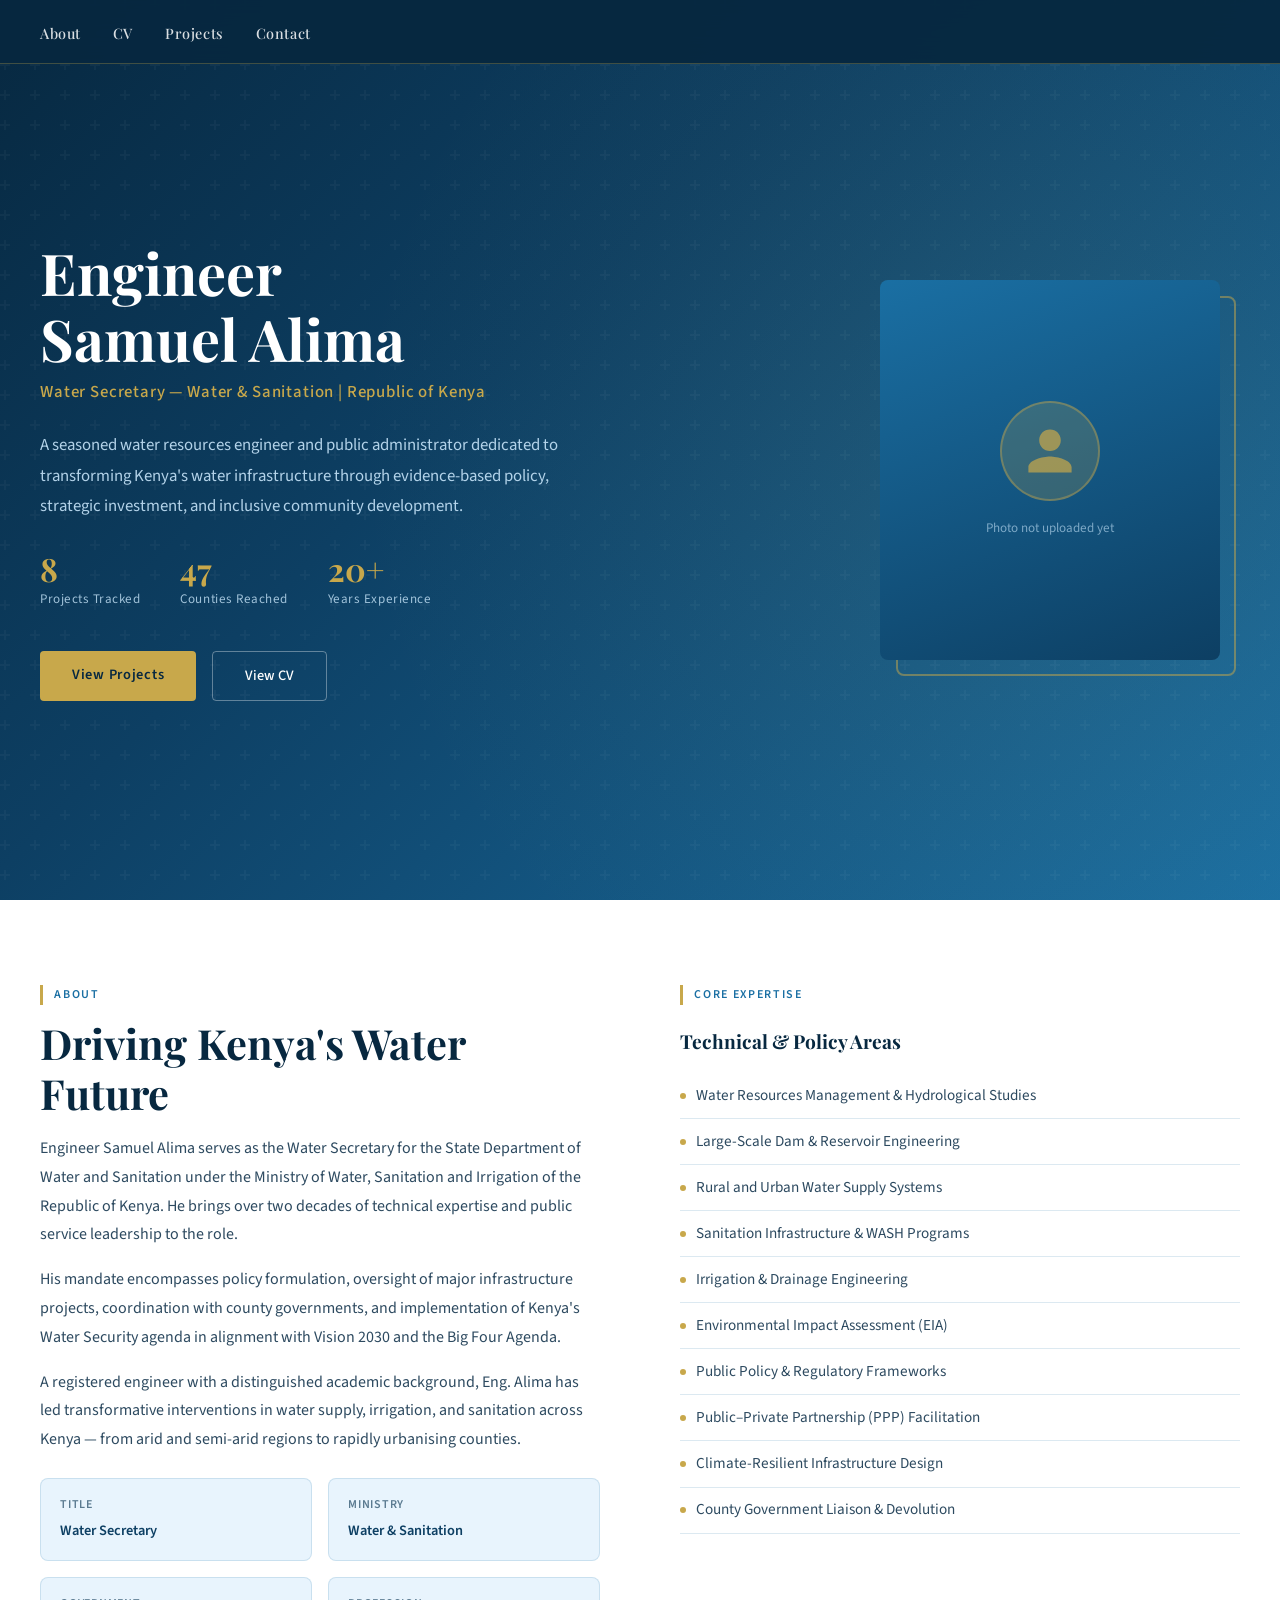
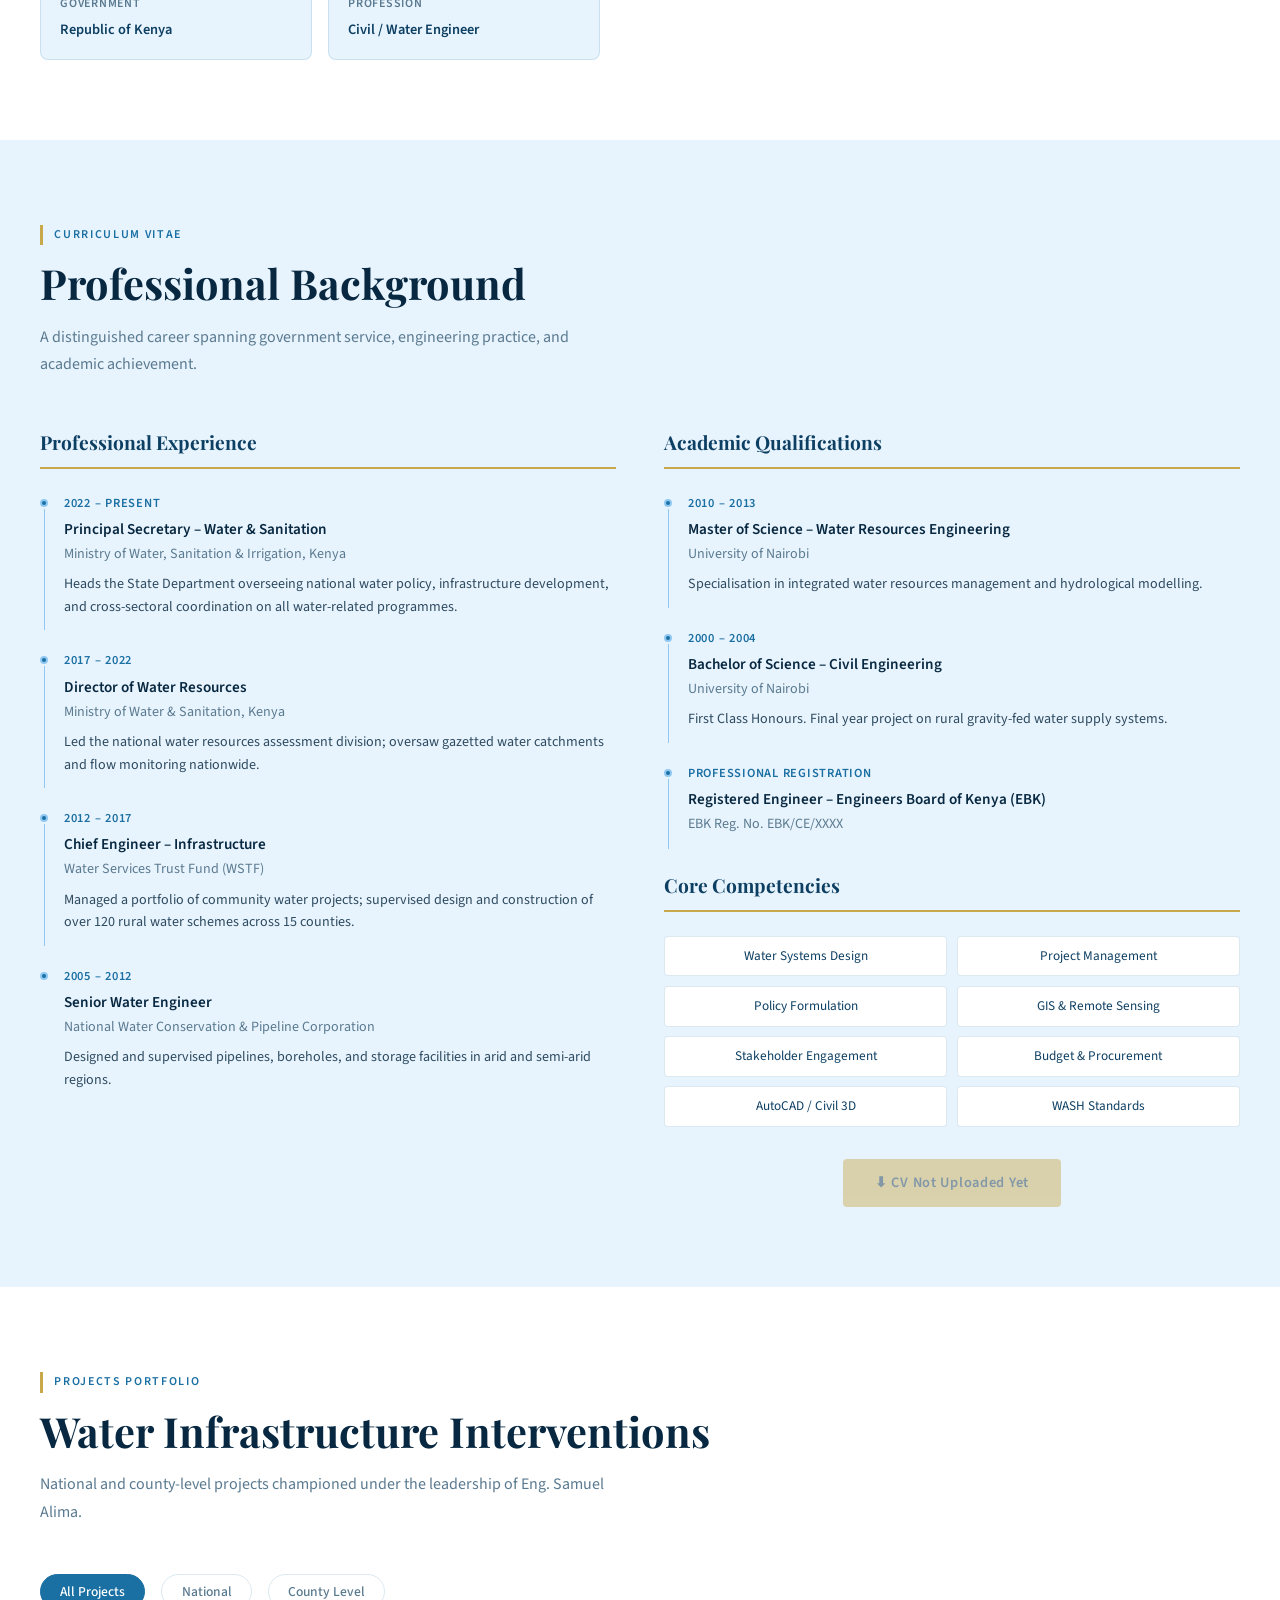
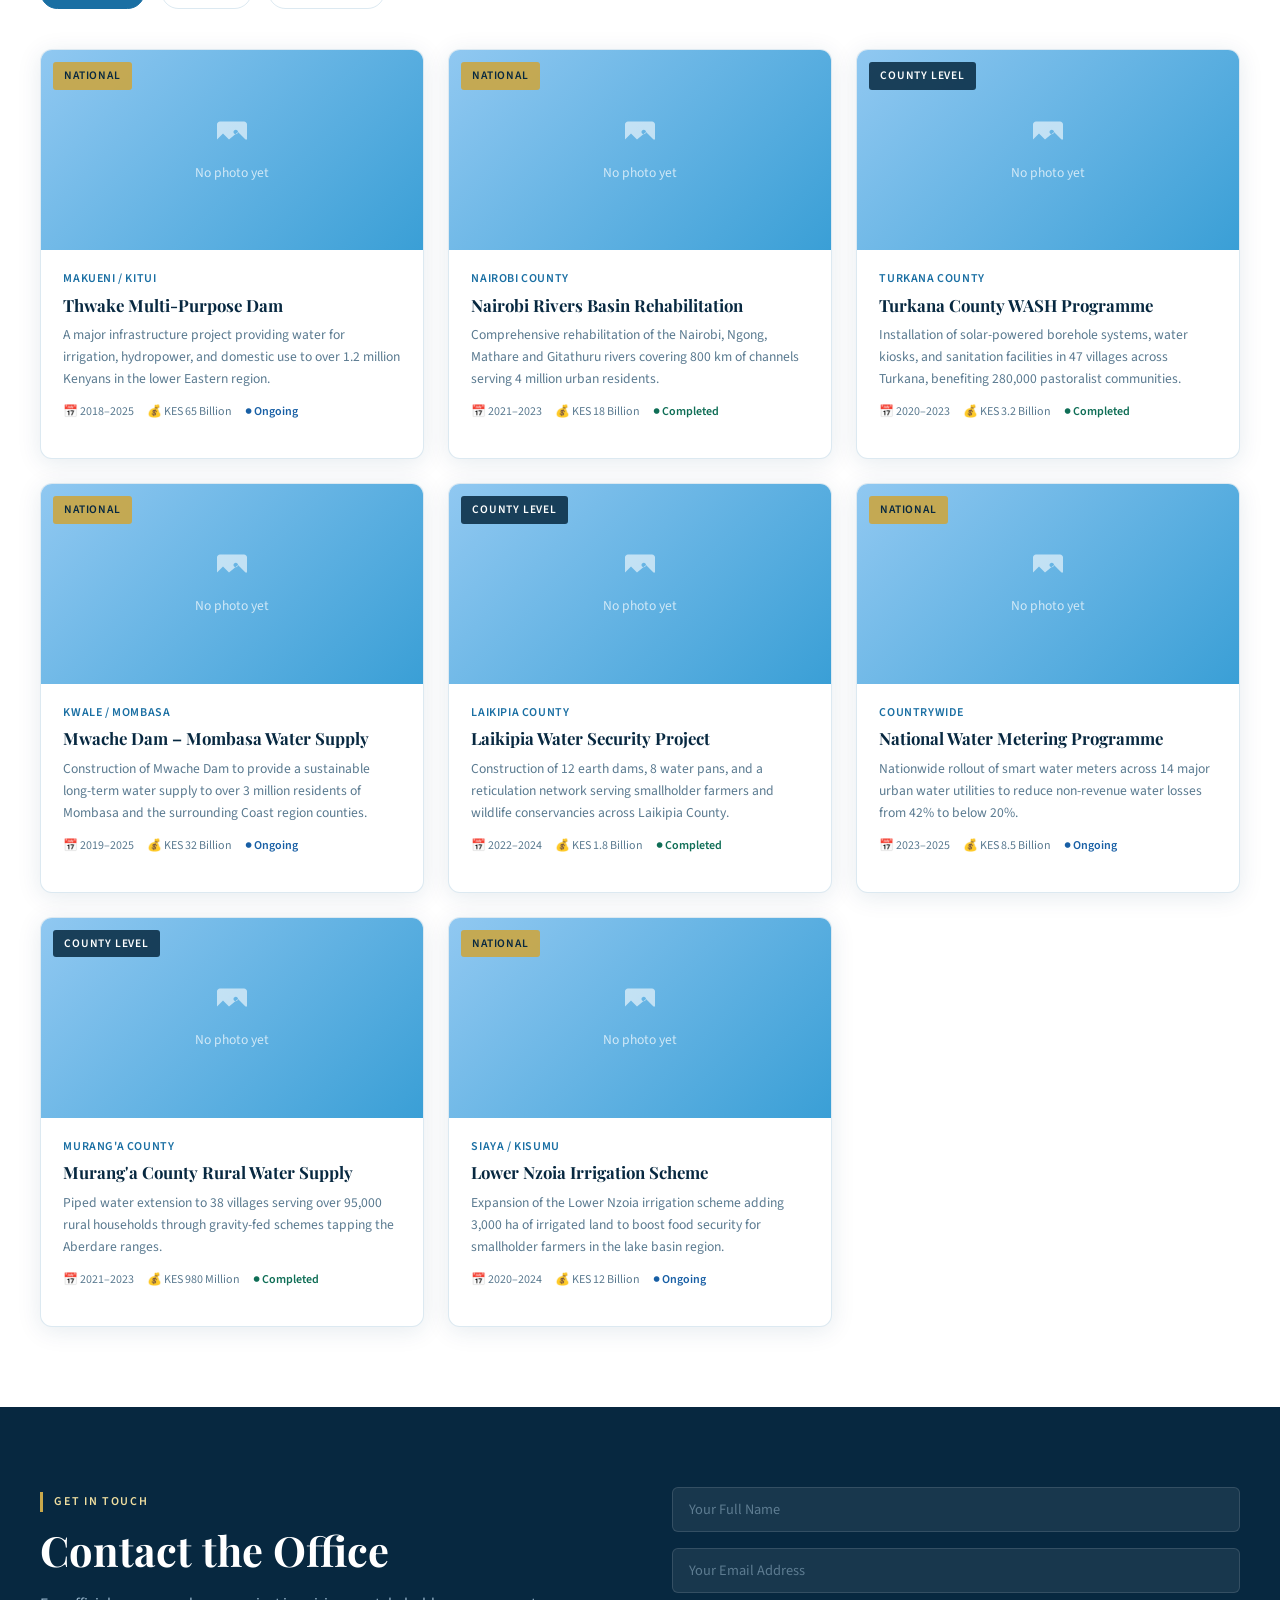
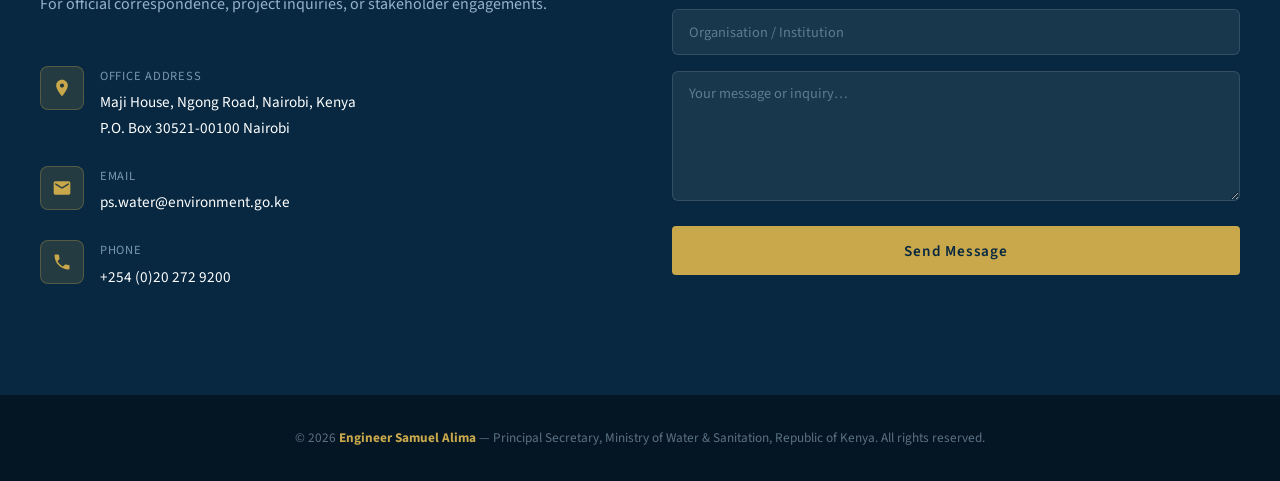
==== commit 089aa22f: "Update index.html" ====
--- a/index.html
+++ b/index.html
@@ -3,8 +3,8 @@
 <head>
   <meta charset="UTF-8">
   <meta name="viewport" content="width=device-width, initial-scale=1.0">
-  <title>Eng. Samuel Alima – Principal Secretary, Ministry of Water</title>
-  <meta name="description" content="Official portfolio of Engineer Samuel Alima, Principal Secretary for Water and Sanitation, Republic of Kenya.">
+  <title>Eng. Samuel Alima – Water Secretary, Ministry of Water</title>
+  <meta name="description" content="Official portfolio of Engineer Samuel Alima, Water Secretary for Water and Sanitation, Republic of Kenya.">
   <link rel="stylesheet" href="css/styles.css">
   <style>
     .no-projects{grid-column:1/-1;text-align:center;padding:4rem;color:var(--txt-mute);}
@@ -17,7 +17,7 @@
 
 <!-- ── NAVIGATION — no admin button ────────────────────────────────────────── -->
 <nav>
-  <div class="nav-logo">Eng. S. Alima</div>
+  <div class="nav-logo">
   <ul class="nav-links">
     <li><a href="#about">About</a></li>
     <li><a href="#cv">CV</a></li>
@@ -32,7 +32,7 @@
   <div class="hero-content">
     <div class="hero-text">
       <h1>Engineer<br>Samuel Alima</h1>
-      <div class="title-role">Principal Secretary — Water &amp; Sanitation | Republic of Kenya</div>
+      <div class="title-role">Water Secretary — Water &amp; Sanitation | Republic of Kenya</div>
       <p class="bio">A seasoned water resources engineer and public administrator dedicated to transforming Kenya's water infrastructure through evidence-based policy, strategic investment, and inclusive community development.</p>
       <div class="hero-stats">
         <div class="stat-item"><div class="num" id="stat-projects">0</div><div class="lbl">Projects Tracked</div></div>
@@ -68,11 +68,11 @@
       <div class="about-info">
         <span class="section-tag">About</span>
         <h2 class="section-title">Driving Kenya's Water Future</h2>
-        <p>Engineer Samuel Alima serves as the Principal Secretary for the State Department of Water and Sanitation under the Ministry of Water, Sanitation and Irrigation of the Republic of Kenya. He brings over two decades of technical expertise and public service leadership to the role.</p>
+        <p>Engineer Samuel Alima serves as the Water Secretary for the State Department of Water and Sanitation under the Ministry of Water, Sanitation and Irrigation of the Republic of Kenya. He brings over two decades of technical expertise and public service leadership to the role.</p>
         <p>His mandate encompasses policy formulation, oversight of major infrastructure projects, coordination with county governments, and implementation of Kenya's Water Security agenda in alignment with Vision 2030 and the Big Four Agenda.</p>
         <p>A registered engineer with a distinguished academic background, Eng. Alima has led transformative interventions in water supply, irrigation, and sanitation across Kenya — from arid and semi-arid regions to rapidly urbanising counties.</p>
         <div class="about-details">
-          <div class="detail-card"><div class="label">Title</div><div class="value">Principal Secretary</div></div>
+          <div class="detail-card"><div class="label">Title</div><div class="value">Water Secretary</div></div>
           <div class="detail-card"><div class="label">Ministry</div><div class="value">Water &amp; Sanitation</div></div>
           <div class="detail-card"><div class="label">Government</div><div class="value">Republic of Kenya</div></div>
           <div class="detail-card"><div class="label">Profession</div><div class="value">Civil / Water Engineer</div></div>
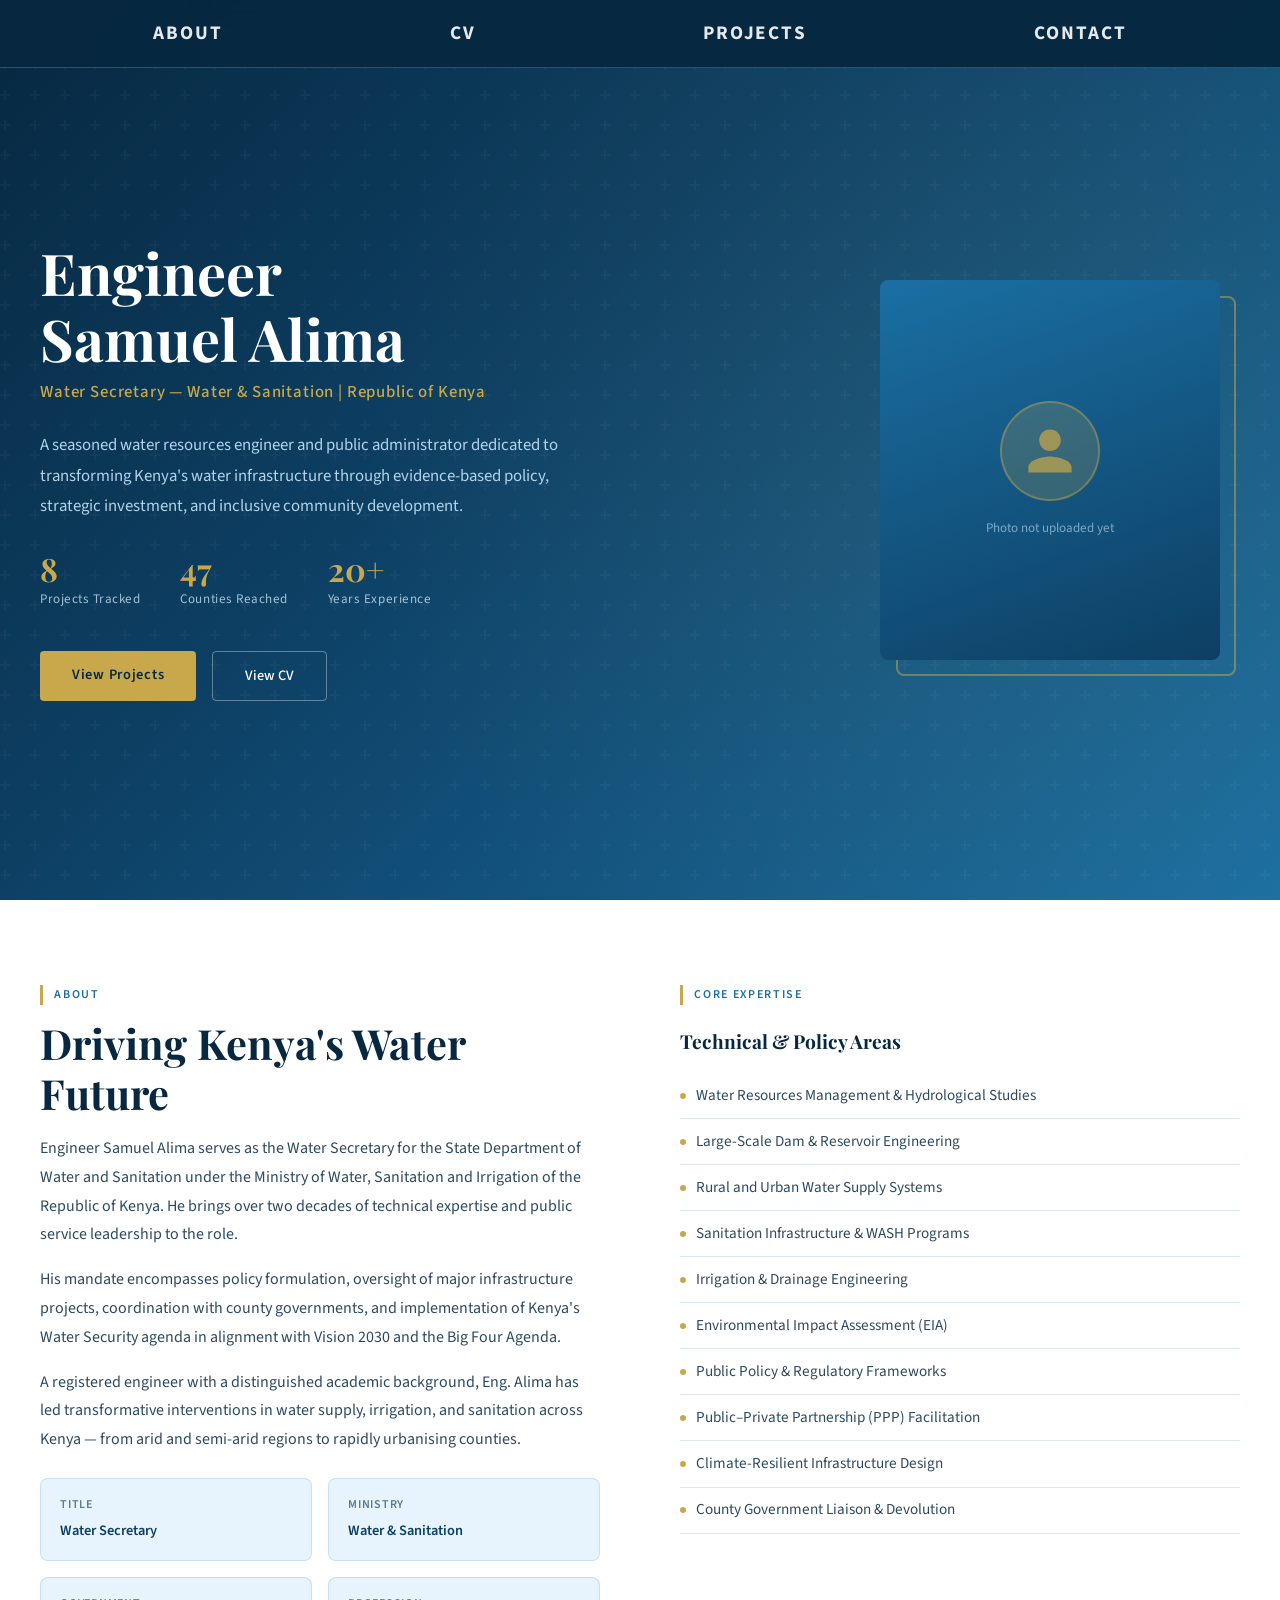
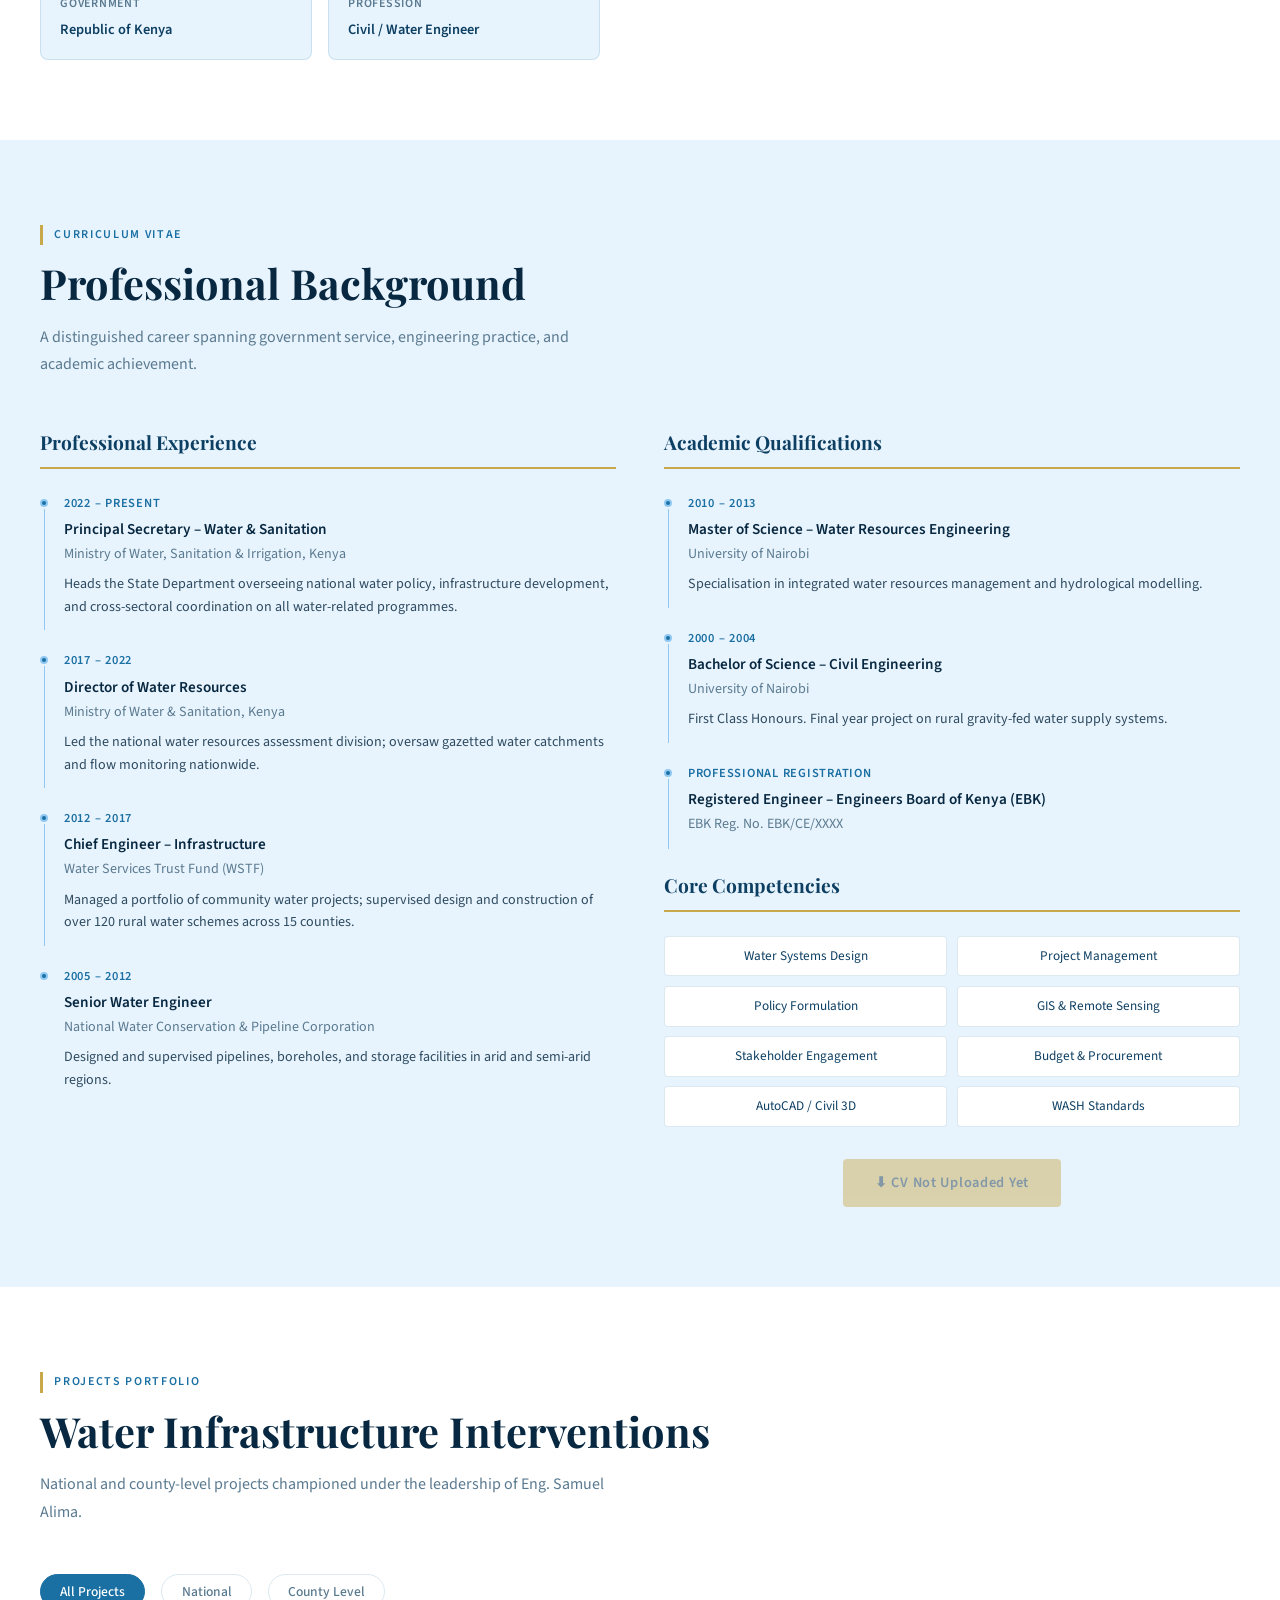
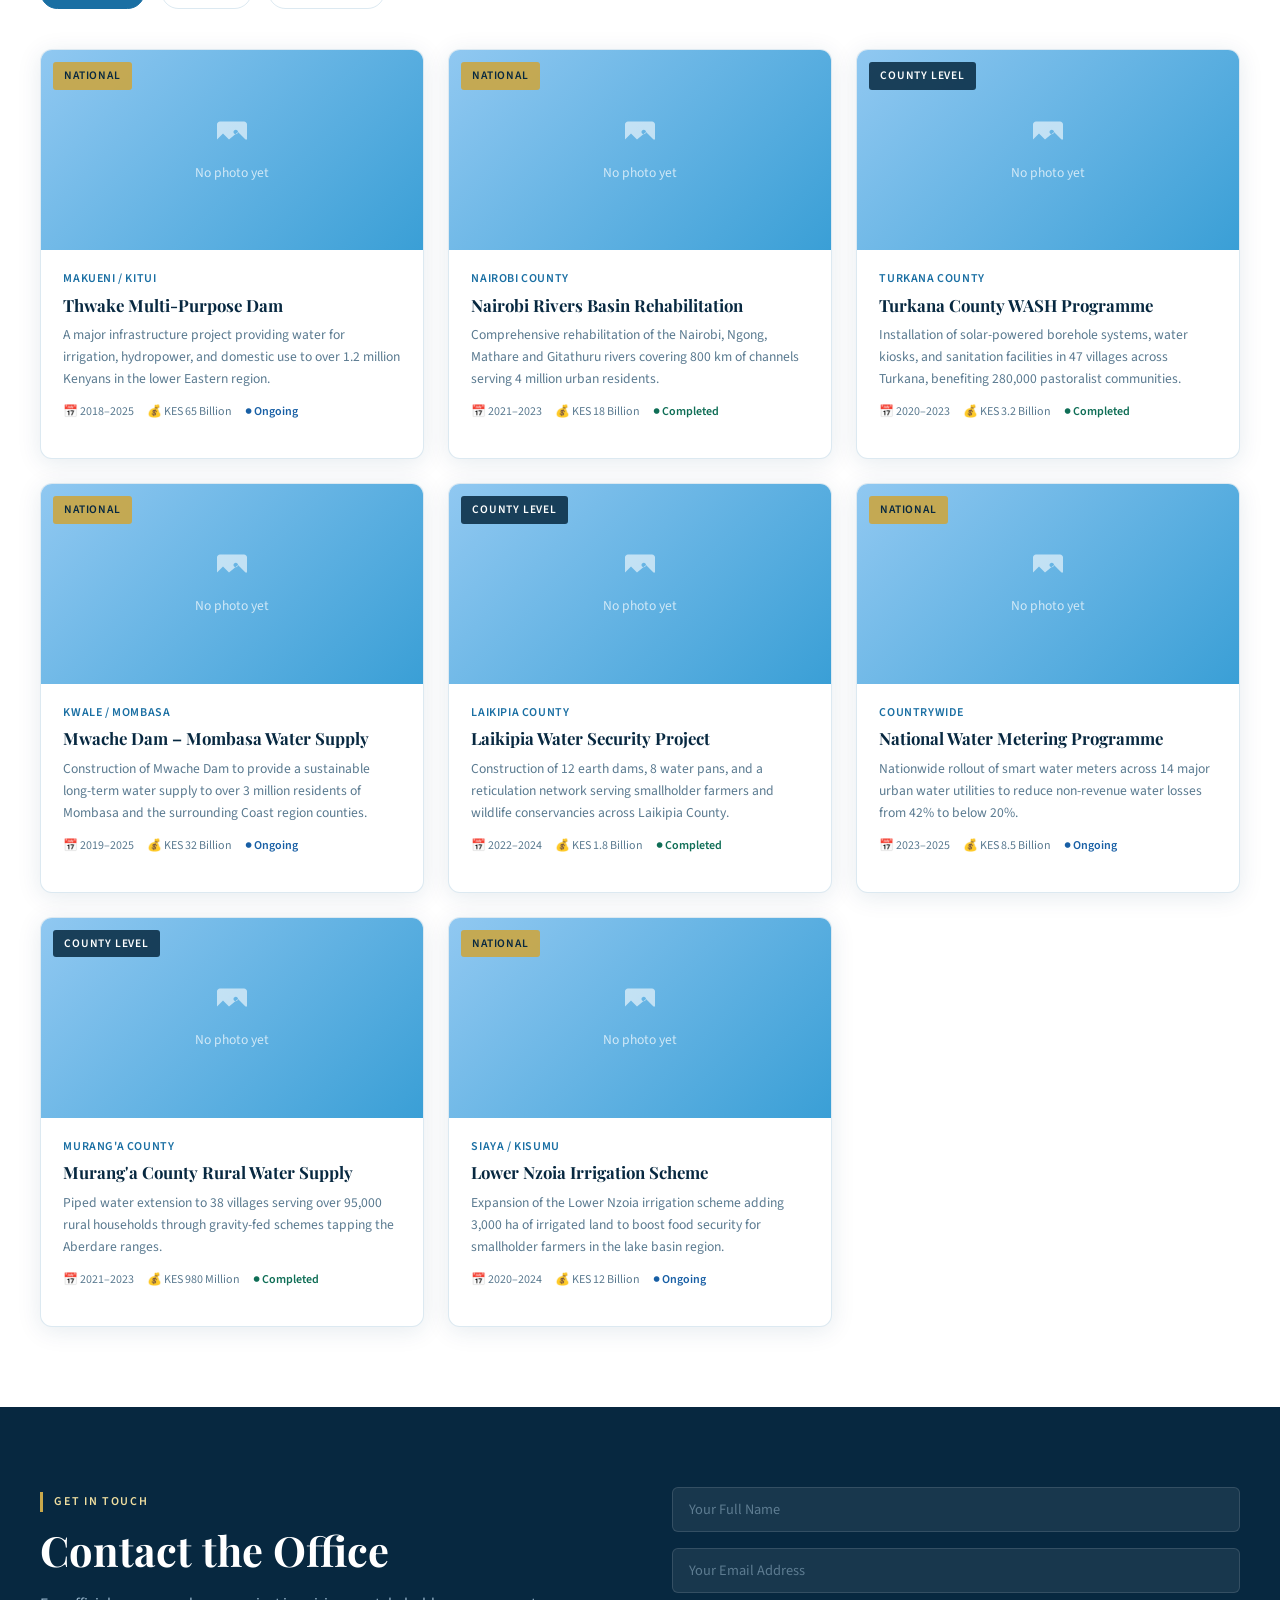
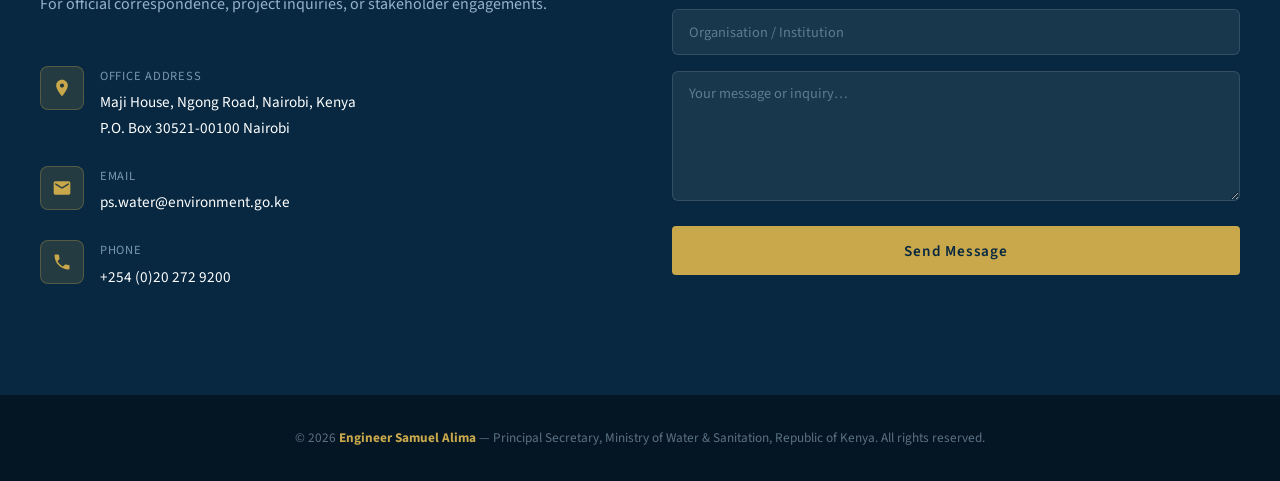
==== commit 0af59ca2: "Update index.html" ====
--- a/index.html
+++ b/index.html
@@ -17,15 +17,15 @@
 
 <!-- ── NAVIGATION — no admin button ────────────────────────────────────────── -->
 <nav>
-  <div class="nav-logo">
   <ul class="nav-links">
     <li><a href="#about">About</a></li>
     <li><a href="#cv">CV</a></li>
     <li><a href="#projects">Projects</a></li>
     <li><a href="#contact">Contact</a></li>
   </ul>
-  <!-- No admin button here intentionally -->
 </nav>
+
+
 
 <!-- ── HERO ────────────────────────────────────────────────────────────────── -->
 <section id="hero">
--- a/css/styles.css
+++ b/css/styles.css
@@ -30,21 +30,32 @@
 nav {
   position: fixed; inset: 0 0 auto; z-index: 1000;
   background: rgba(7,40,64,.96); backdrop-filter: blur(12px);
-  display: flex; align-items: center; justify-content: space-between;
-  padding: 0 2.5rem; height: 64px;
+  display: flex; align-items: center; justify-content: center;
+  padding: 0 2.5rem; height: 68px;
   border-bottom: 1px solid rgba(200,168,75,.3);
 }
-.nav-logo { font-family:'Playfair Display',serif; color:var(--gold); font-size:1.1rem; font-weight:700; letter-spacing:.03em; }
-.nav-links { display:flex; gap:2rem; list-style:none; }
-.nav-links a { color:rgba(255,255,255,.85); text-decoration:none; font-size:.9rem; font-weight:500; letter-spacing:.04em; transition:color .2s; }
-.nav-links a:hover { color:var(--gold); }
-#nav-admin-btn {
-  background:var(--gold); color:var(--blue-900); border:none;
-  padding:.45rem 1.2rem; border-radius:4px;
-  font-family:'Source Sans 3',sans-serif; font-size:.85rem; font-weight:600;
-  letter-spacing:.04em; cursor:pointer; transition:background .2s;
-}
-#nav-admin-btn:hover { background:#d4b05a; }
+.nav-logo { display: none; }
+.nav-links {
+  display: flex; gap: 0; list-style: none;
+  width: 100%; justify-content: space-around;
+}
+.nav-links a {
+  color: rgba(255,255,255,.9); text-decoration: none;
+  font-size: 1.2rem; font-weight: 700;
+  letter-spacing: .1em; text-transform: uppercase;
+  transition: color .2s;
+  position: relative; padding-bottom: 4px;
+}
+.nav-links a::after {
+  content: '';
+  position: absolute; bottom: 0; left: 0; right: 0;
+  height: 2px; background: var(--gold);
+  transform: scaleX(0); transition: transform .2s;
+}
+.nav-links a:hover { color: var(--gold); }
+.nav-links a:hover::after { transform: scaleX(1); }
+.nav-right { display: none; }
+#nav-admin-btn { display: none; }
 
 /* ── HERO ─────────────────────────────────────────────────────────────────── */
 #hero {
@@ -302,8 +313,9 @@
   .form-row { grid-template-columns:1fr; }
 }
 @media(max-width:600px) {
-  nav { padding:0 1.2rem; }
+  nav { padding:0 1.2rem; grid-template-columns:1fr auto; }
   .nav-links { display:none; }
+  .nav-right { display:none; }
   section { padding:60px 1.2rem; }
   #hero { padding:90px 1.2rem 50px; }
   .hero-stats { gap:1.5rem; }
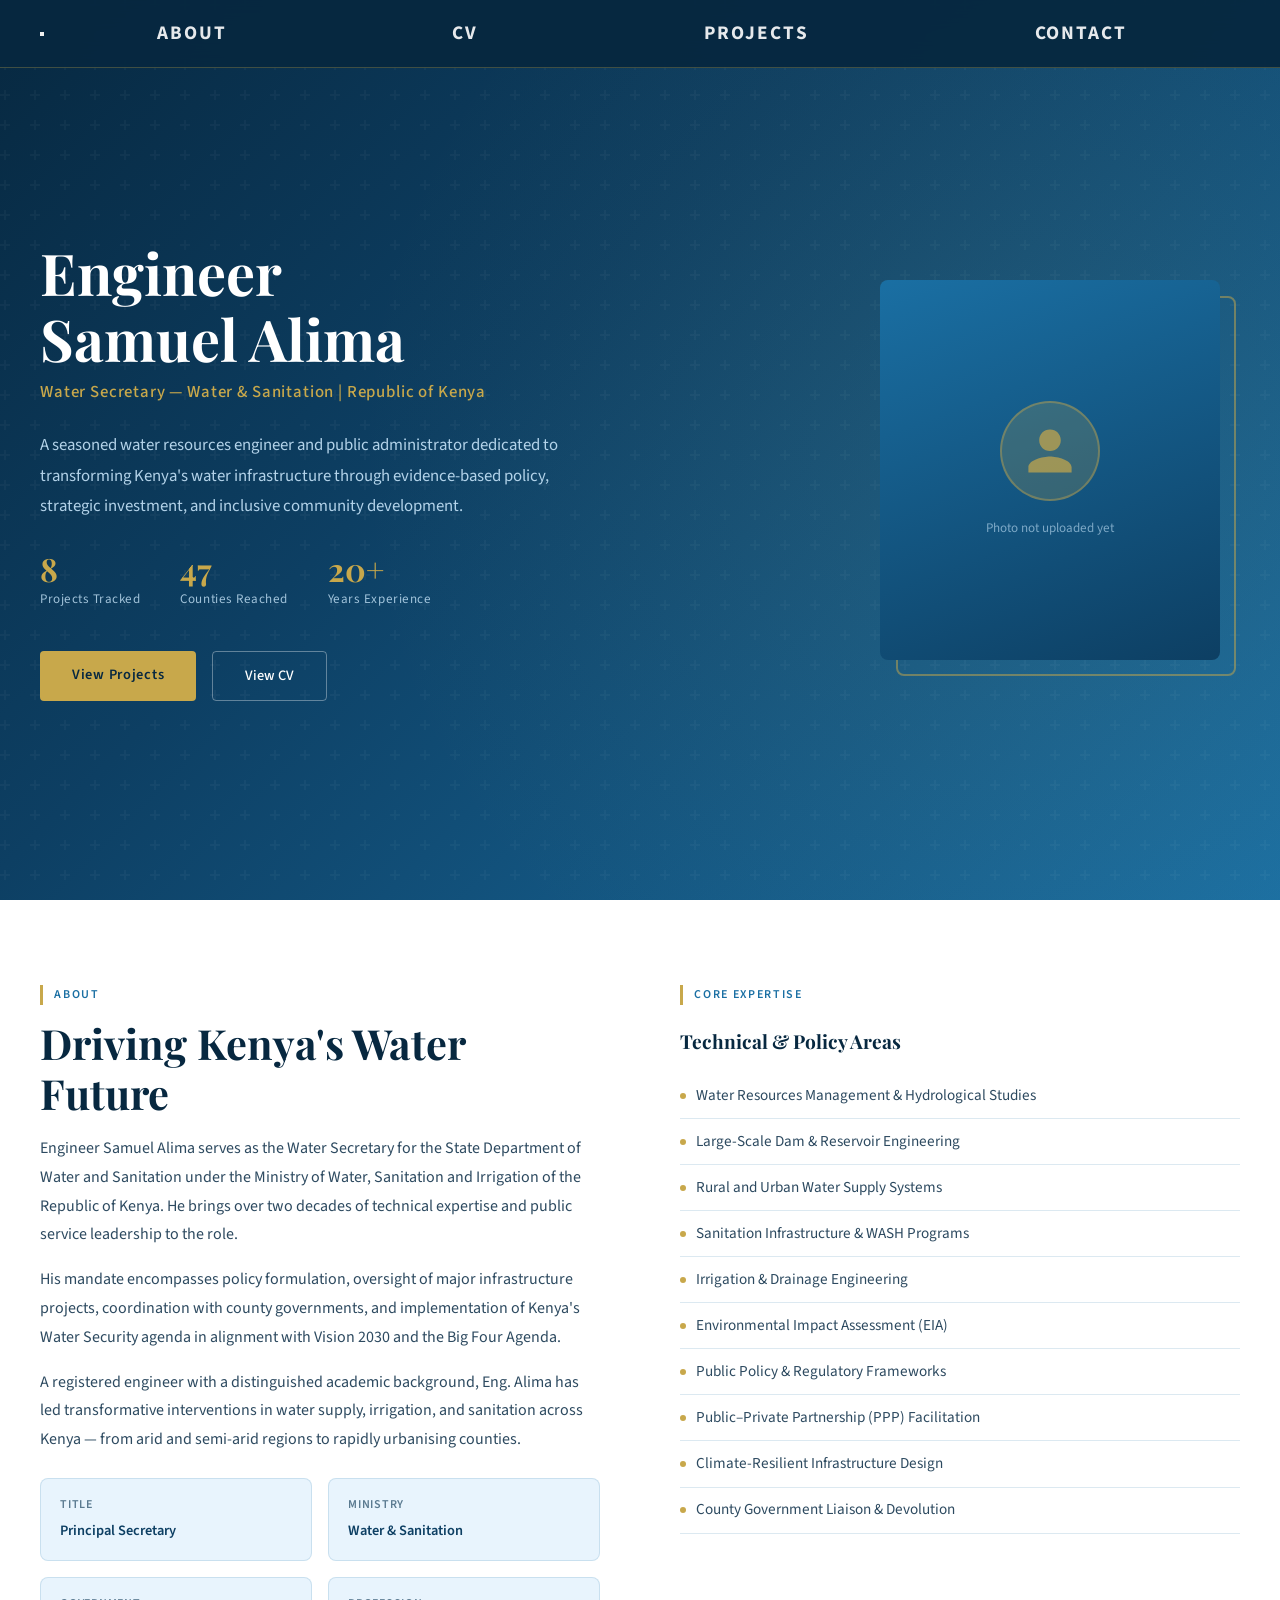
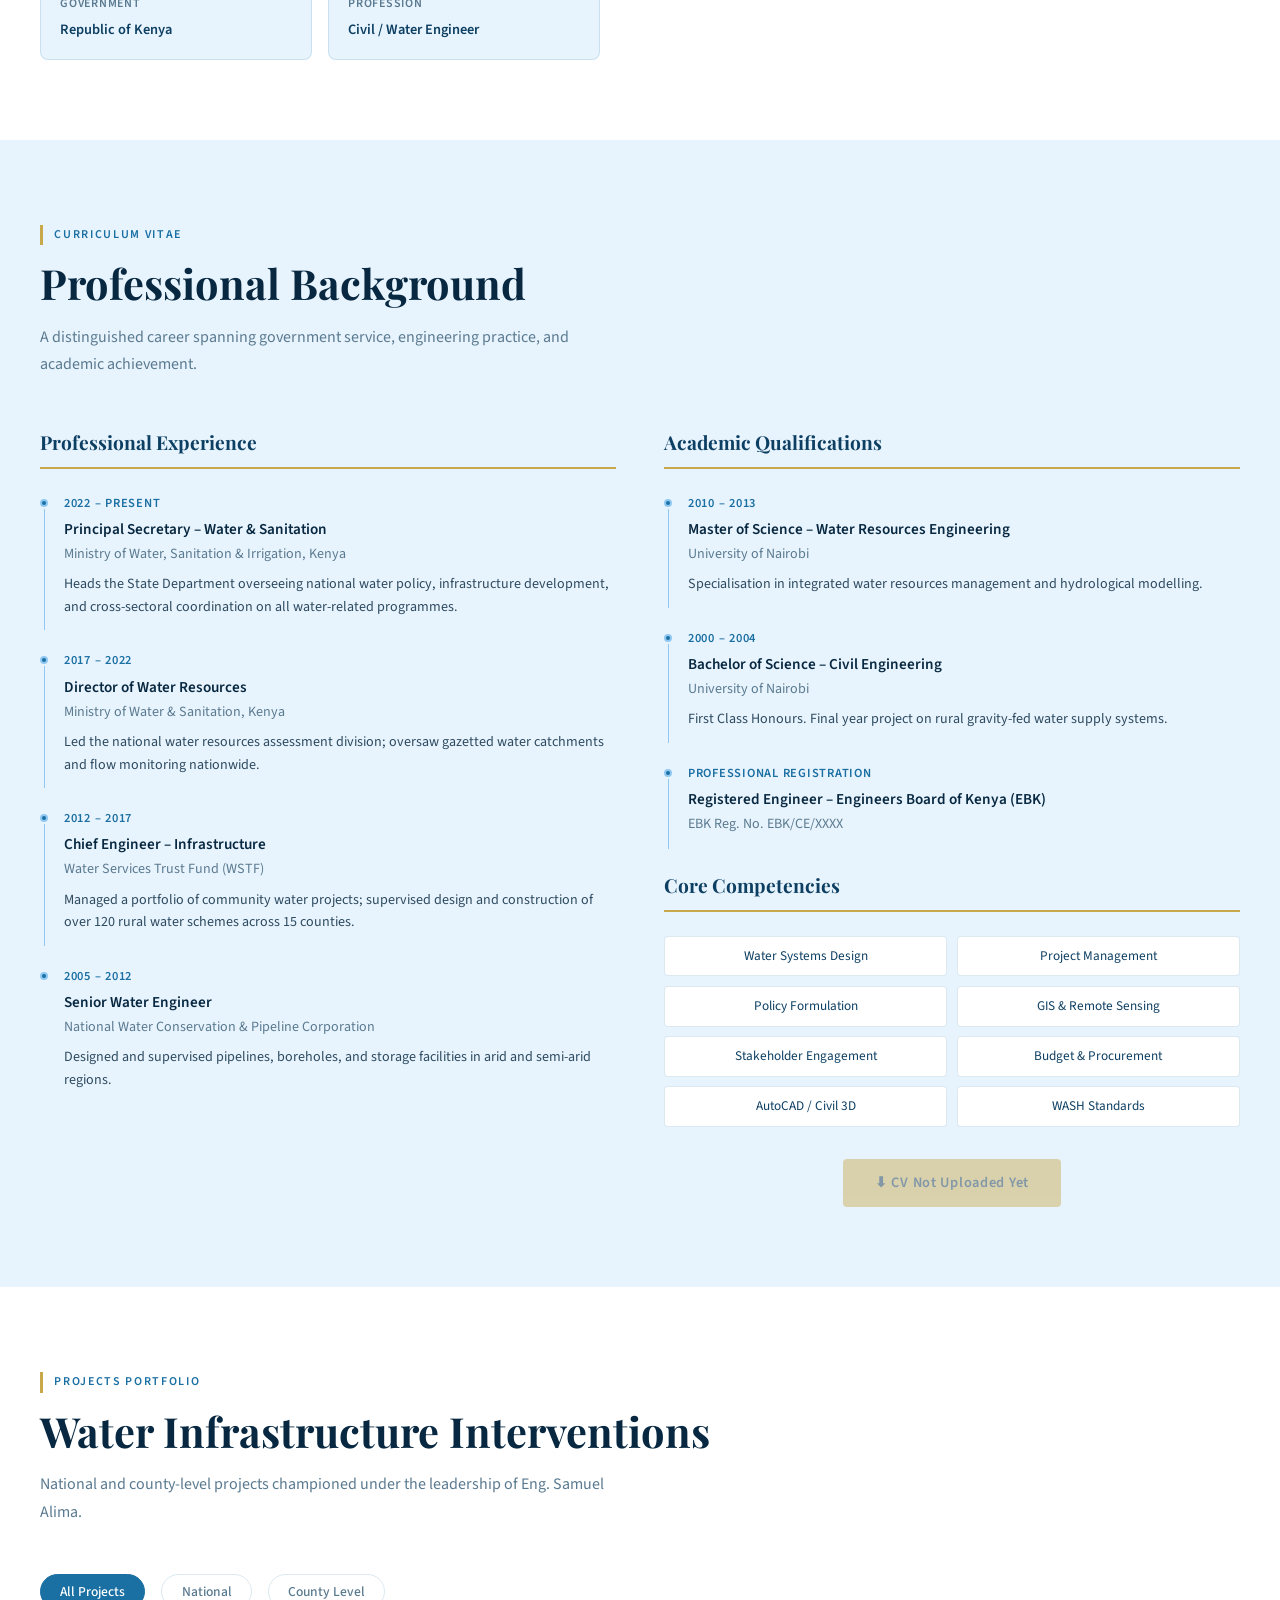
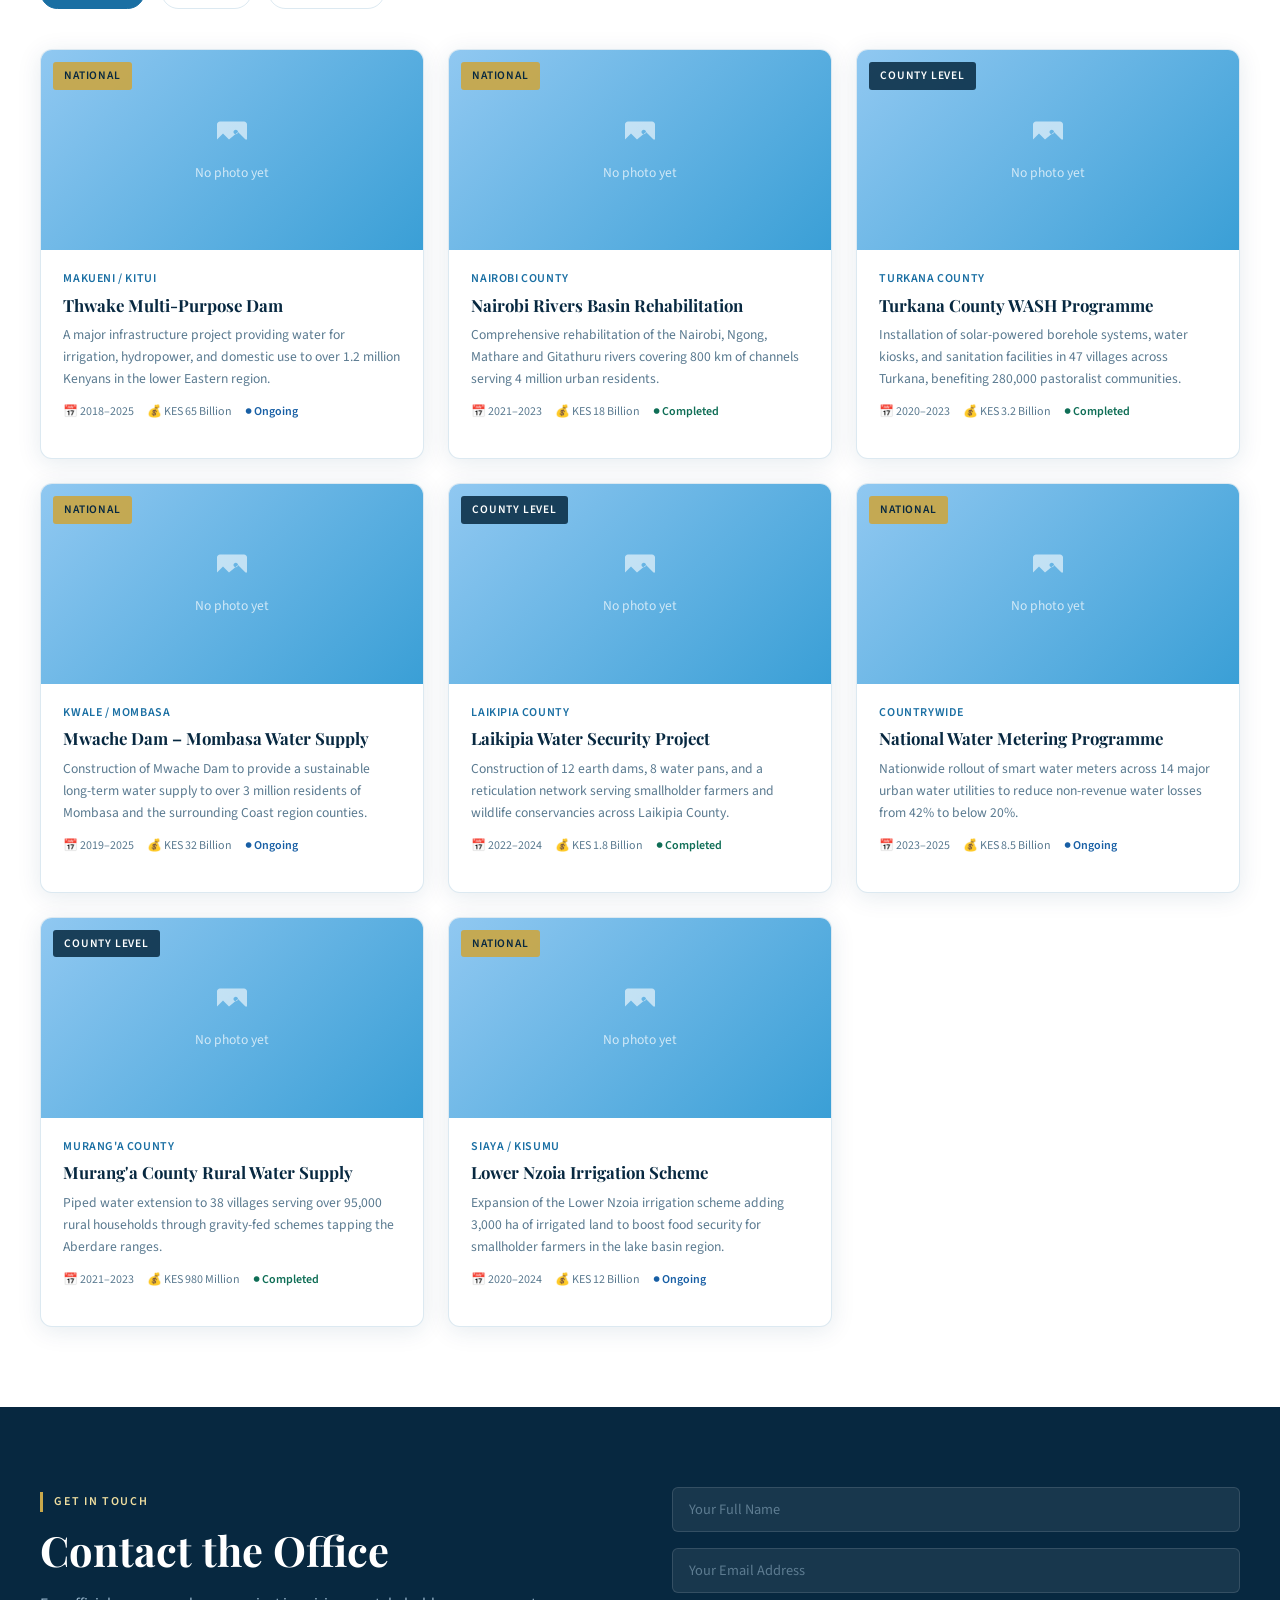
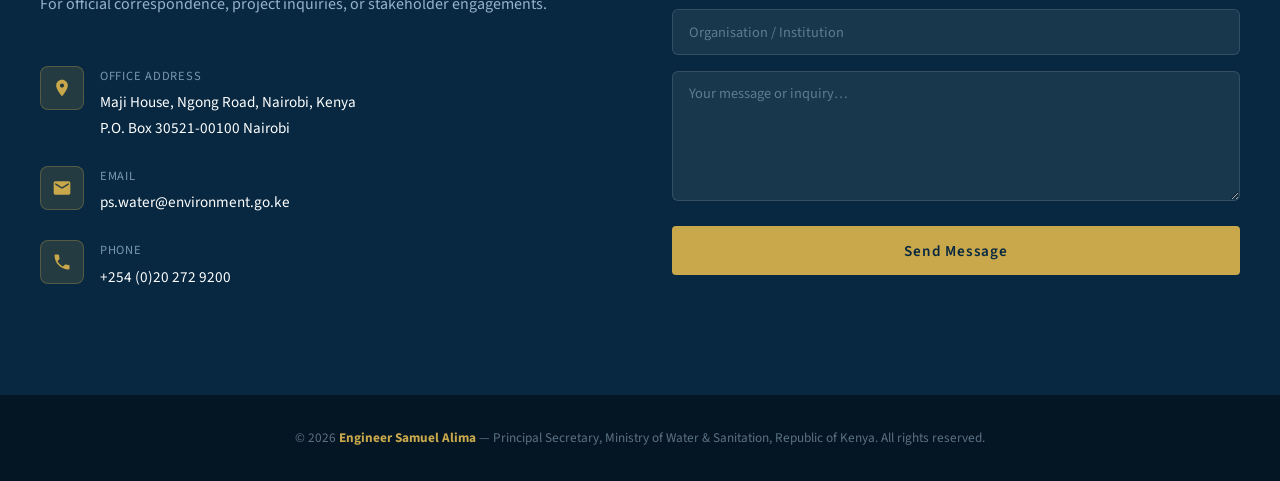
==== commit 3bcf39e6: "Add hamburger menu for navigation" ====
--- a/index.html
+++ b/index.html
@@ -17,15 +17,16 @@
 
 <!-- ── NAVIGATION — no admin button ────────────────────────────────────────── -->
 <nav>
-  <ul class="nav-links">
-    <li><a href="#about">About</a></li>
-    <li><a href="#cv">CV</a></li>
-    <li><a href="#projects">Projects</a></li>
-    <li><a href="#contact">Contact</a></li>
+  <button class="hamburger" id="hamburger" onclick="toggleMenu()" aria-label="Toggle menu">
+    <span></span><span></span><span></span>
+  </button>
+  <ul class="nav-links" id="nav-links">
+    <li><a href="#about"    onclick="closeMenu()">About</a></li>
+    <li><a href="#cv"       onclick="closeMenu()">CV</a></li>
+    <li><a href="#projects" onclick="closeMenu()">Projects</a></li>
+    <li><a href="#contact"  onclick="closeMenu()">Contact</a></li>
   </ul>
 </nav>
-
-
 
 <!-- ── HERO ────────────────────────────────────────────────────────────────── -->
 <section id="hero">
@@ -72,7 +73,7 @@
         <p>His mandate encompasses policy formulation, oversight of major infrastructure projects, coordination with county governments, and implementation of Kenya's Water Security agenda in alignment with Vision 2030 and the Big Four Agenda.</p>
         <p>A registered engineer with a distinguished academic background, Eng. Alima has led transformative interventions in water supply, irrigation, and sanitation across Kenya — from arid and semi-arid regions to rapidly urbanising counties.</p>
         <div class="about-details">
-          <div class="detail-card"><div class="label">Title</div><div class="value">Water Secretary</div></div>
+          <div class="detail-card"><div class="label">Title</div><div class="value">Principal Secretary</div></div>
           <div class="detail-card"><div class="label">Ministry</div><div class="value">Water &amp; Sanitation</div></div>
           <div class="detail-card"><div class="label">Government</div><div class="value">Republic of Kenya</div></div>
           <div class="detail-card"><div class="label">Profession</div><div class="value">Civil / Water Engineer</div></div>
@@ -224,5 +225,34 @@
 </footer>
 
 <script src="js/public.js"></script>
+<script>
+function toggleMenu() {
+  const nav   = document.getElementById('nav-links');
+  const btn   = document.getElementById('hamburger');
+  const open  = nav.classList.toggle('open');
+  btn.setAttribute('aria-expanded', open);
+  // Animate hamburger to X
+  const spans = btn.querySelectorAll('span');
+  if (open) {
+    spans[0].style.cssText = 'transform:rotate(45deg) translate(5px,6px)';
+    spans[1].style.cssText = 'opacity:0';
+    spans[2].style.cssText = 'transform:rotate(-45deg) translate(5px,-6px)';
+  } else {
+    spans.forEach(s => s.style.cssText = '');
+  }
+}
+function closeMenu() {
+  const nav = document.getElementById('nav-links');
+  const btn = document.getElementById('hamburger');
+  nav.classList.remove('open');
+  btn.querySelectorAll('span').forEach(s => s.style.cssText = '');
+}
+// Close menu when clicking outside
+document.addEventListener('click', function(e) {
+  const nav = document.getElementById('nav-links');
+  const btn = document.getElementById('hamburger');
+  if (!nav.contains(e.target) && !btn.contains(e.target)) closeMenu();
+});
+</script>
 </body>
 </html>
